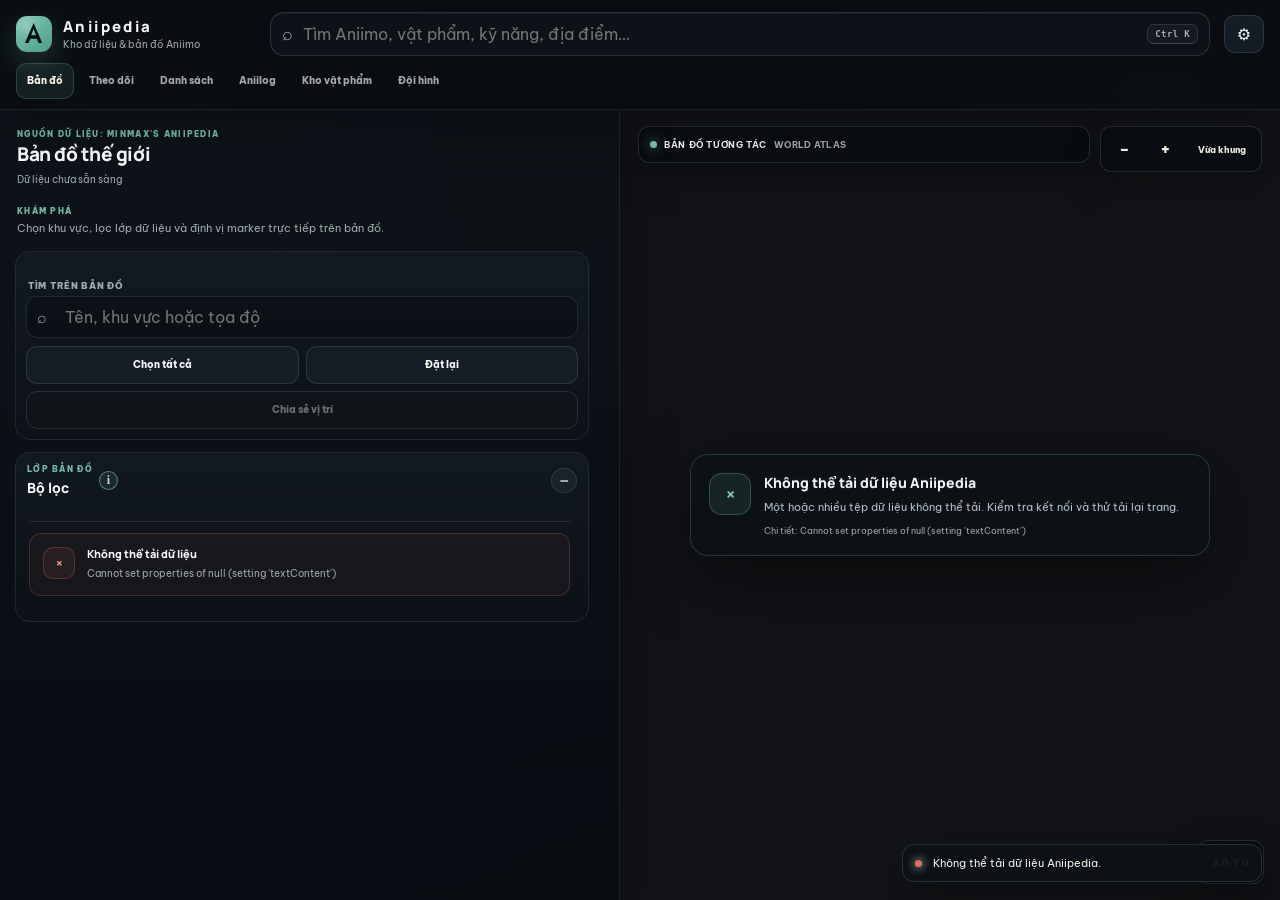
==== index.html @ fdbe6f99 "Add Aniimo Atlas VN" ====
<!doctype html>
<html lang="vi">
  <head>
    <meta charset="utf-8">
    <meta name="viewport" content="width=device-width, initial-scale=1">
    <meta name="theme-color" content="#0b0e13">
    <meta name="description" content="Aniipedia — Kho dữ liệu & bản đồ Aniimo">
    <title>Aniipedia</title>
    <script>
      (() => {
        // Resolve one stable site root for both GitHub Pages project sites
        // (https://owner.github.io/repository/) and root/custom-domain sites.
        // Do not derive the base from the current route: GitHub Pages can
        // serve index.html through 404.html while the browser remains on a
        // deep URL, which would otherwise make data/ and assets/ point at a
        // non-existent nested directory.
        const pathname = window.location.pathname || "/";
        const hostname = window.location.hostname || "";
        let sitePath = "/";

        if (window.location.protocol === "file:") {
          sitePath = pathname.endsWith("/")
            ? pathname
            : pathname.slice(0, pathname.lastIndexOf("/") + 1) || "/";
        } else if (/(^|\.)github\.io$/i.test(hostname)) {
          const firstSegment = pathname.split("/").filter(Boolean)[0] || "";
          sitePath = firstSegment ? `/${firstSegment}/` : "/";
        } else if (pathname.endsWith("/")) {
          sitePath = pathname;
        } else {
          sitePath = pathname.slice(0, pathname.lastIndexOf("/") + 1) || "/";
        }

        const baseHref = new URL(sitePath, window.location.origin).href;
        const base = document.createElement("base");
        base.href = baseHref;
        document.head.prepend(base);
        window.ANIIPEDIA_BASE_URL = baseHref;
        window.ANIIPEDIA_URL = (value) => {
          const raw = String(value ?? "");
          if (!raw || /^(?:[a-z][a-z0-9+.-]*:|\/\/|#|data:|blob:)/i.test(raw)) return raw;
          return new URL(raw.replace(/^\/+/, ""), baseHref).href;
        };
      })();
    </script>
    <link rel="preconnect" href="https://fonts.googleapis.com">
    <link rel="preconnect" href="https://fonts.gstatic.com" crossorigin>
    <link href="https://fonts.googleapis.com/css2?family=Be+Vietnam+Pro:wght@400;500;600;700;800&family=Manrope:wght@500;600;700;800&display=swap" rel="stylesheet">
    <link rel="stylesheet" href="./styles.css?v=20260919-0915-null-safe">
  </head>
  <body>
    <main id="appShell" class="app-shell">
      <header class="app-topbar">
        <div class="brand-lockup">
          <div class="brand-mark" aria-hidden="true">
            <svg viewBox="0 0 48 48" role="img" aria-label="Aniipedia">
              <path d="M24 4 7.5 42h7.1l3.2-8h12.4l3.2 8h7.1L24 4Zm0 11.3 4.6 11.8h-9.2L24 15.3Z" fill="currentColor"/>
            </svg>
          </div>
          <div class="brand-copy">
            <div class="brand-name">Aniipedia</div>
            <div class="brand-subtitle">Kho dữ liệu & bản đồ Aniimo</div>
          </div>
        </div>

        <div class="global-search-shell" id="globalSearchShell">
          <label class="visually-hidden" for="globalSearchInput">Tìm kiếm toàn hệ thống</label>
          <div class="global-search-field">
            <span class="global-search-icon" aria-hidden="true">⌕</span>
            <input id="globalSearchInput" type="search" autocomplete="off" placeholder="Tìm Aniimo, vật phẩm, kỹ năng, địa điểm…">
            <kbd>Ctrl K</kbd>
          </div>
          <div id="globalSearchResults" class="global-search-results" hidden></div>
        </div>

        <nav id="workspaceTabs" class="workspace-tabs" role="tablist" aria-label="Điều hướng chính">
          <button id="mapWorkspaceTab" class="workspace-tab" data-workspace-view="map" type="button" role="tab" aria-controls="mapWorkspace" aria-selected="true">
           <span>Bản đồ</span>
          </button>
          <button id="trackingWorkspaceTab" class="workspace-tab" data-workspace-view="tracking" type="button" role="tab" aria-controls="trackingWorkspace" aria-selected="false">
            <span>Theo dõi</span>
          </button>
          <button id="checklistWorkspaceTab" class="workspace-tab" data-workspace-view="checklist" type="button" role="tab" aria-controls="checklistWorkspace" aria-selected="false">
            <span>Danh sách</span>
          </button>
          <button id="aniilogWorkspaceTab" class="workspace-tab" data-workspace-view="aniilog" type="button" role="tab" aria-controls="catalogWorkspace" aria-selected="false">
            <span>Aniilog</span>
          </button>
          <button id="itemlogWorkspaceTab" class="workspace-tab" data-workspace-view="itemlog" type="button" role="tab" aria-controls="catalogWorkspace" aria-selected="false">
            <span>Kho vật phẩm</span>
          </button>
          <button id="teamWorkspaceTab" class="workspace-tab" data-workspace-view="team" type="button" role="tab" aria-controls="teamWorkspace" aria-selected="false">
            <span>Đội hình</span>
          </button>
        </nav>

        <div class="topbar-actions">
          
          <button id="settingsButton" class="topbar-action topbar-icon-button" type="button" aria-haspopup="dialog" aria-controls="settingsOverlay" aria-expanded="false" aria-label="Mở cài đặt" title="Cài đặt">⚙</button>
        </div>
      </header>

      <div class="app-body">
        <aside id="sidebar" class="sidebar" aria-label="Bảng điều khiển ngữ cảnh">
          <div class="context-head">
            <div>
              <div class="eyebrow">Nguồn dữ liệu: MinMax's Aniipedia</div>
              <h1 id="contextTitle">Bản đồ thế giới</h1>
              <p id="mapMeta" class="database-meta">Đang tải dữ liệu…</p>
            </div>
          </div>

          <div id="mapWorkspace" class="sidebar-workspace" role="tabpanel" aria-labelledby="mapWorkspaceTab">
            <section class="workspace-intro">
              <div class="section-kicker">KHÁM PHÁ</div>
              <p>Chọn khu vực, lọc lớp dữ liệu và định vị marker trực tiếp trên bản đồ.</p>
            </section>
            <section class="panel map-context-panel">
              <div id="mapTabs" class="map-tabs" role="tablist" aria-label="Các bản đồ"></div>
              <label class="search-label" for="searchInput">Tìm trên bản đồ</label>
              <div class="context-search">
                <span aria-hidden="true">⌕</span>
                <input id="searchInput" class="search" type="search" autocomplete="off" placeholder="Tên, khu vực hoặc tọa độ">
              </div>
              <div class="toolbar" aria-label="Bộ chọn marker">
                <button id="selectAllButton" type="button">Chọn tất cả</button>
                <button id="selectNoneButton" type="button">Đặt lại</button>
              </div>
              <button id="sharePinsButton" class="share-pins-button" type="button" disabled>Chia sẻ vị trí</button>
              <span id="sharePinsStatus" class="visually-hidden" role="status" aria-live="polite"></span>
              <p id="sharePinsNotice" class="share-pins-notice" role="status" aria-live="polite" hidden></p>
            </section>

            <section class="panel item-panel">
              <div class="panel-heading">
                <div class="filter-heading-title">
                  <div>
                    <div class="section-kicker">LỚP BẢN ĐỒ</div>
                    <h2>Bộ lọc</h2>
                  </div>
                  <button class="filter-shortcut-info" type="button" aria-label="Hướng dẫn bộ lọc" aria-describedby="filterShortcutTooltip">i</button>
                  <div id="filterShortcutTooltip" class="filter-shortcut-tooltip" role="tooltip">
                    <strong>Phím tắt bản đồ</strong>
                    <span>Nhấp đúp vào một lớp để chọn toàn bộ kết quả đang hiển thị.</span>
                    <span>Nhấp chuột phải vào marker để bỏ chọn và gỡ pin.</span>
                  </div>
                </div>
                <span id="filterCount" class="filter-count" aria-live="polite">Đang tải</span>
              </div>
              <div id="layerTabs" class="layer-tabs" role="tablist" aria-label="Các lớp marker"></div>
              <div id="itemList" class="item-list"><div class="data-state-card" data-state="loading"><div class="data-state-icon" aria-hidden="true">…</div><div><strong>Đang tải dữ liệu bản đồ</strong><p>Đang chuẩn bị các lớp marker và bộ lọc.</p></div></div></div>
            </section>
          </div>

          <section id="trackingWorkspace" class="tracking-workspace" role="tabpanel" aria-labelledby="trackingWorkspaceTab" hidden>
            <div class="workspace-intro">
              <div class="section-kicker">HỒI SINH</div>
              <p>Theo dõi các vật phẩm có thời gian hồi sinh và mở nhanh vị trí của chúng.</p>
            </div>
            <div class="panel-heading">
              <h2>Đang theo dõi</h2>
              <span id="trackingCount" class="filter-count" aria-live="polite">0 mục</span>
            </div>
            <div id="trackingList" class="tracking-list"></div>
          </section>

          <section id="checklistWorkspace" class="checklist-workspace" role="tabpanel" aria-labelledby="checklistWorkspaceTab" hidden>
            <div class="workspace-intro">
              <div class="section-kicker">TIẾN ĐỘ</div>
              <p>Đánh dấu Aniimo, Lumen và các mốc sưu tầm đã hoàn thành.</p>
            </div>
            <div class="panel-heading">
              <h2>Checklist</h2>
              <span id="checklistCount" class="filter-count" aria-live="polite">Đang tải</span>
            </div>
            <div id="checklistCategoryTabs" class="checklist-category-tabs" role="tablist" aria-label="Danh mục checklist"></div>
            <div id="luminChecklistTabs" class="lumin-checklist-tabs" role="tablist" aria-label="Nguồn checklist Lumen" hidden></div>
            <label class="search-label" for="checklistSearchInput">Tìm checklist</label>
            <div class="context-search"><span aria-hidden="true">⌕</span><input id="checklistSearchInput" class="search" type="search" autocomplete="off" placeholder="Aniimo, hình thái hoặc địa điểm"></div>
            <div id="checklistList" class="checklist-list" aria-live="polite"></div>
          </section>

          <section id="catalogWorkspace" class="catalog-workspace" role="tabpanel" aria-labelledby="aniilogWorkspaceTab" hidden>
            <div id="catalogSidebarContent" class="catalog-sidebar-content"></div>
          </section>

          <section id="teamWorkspace" class="team-workspace" role="tabpanel" aria-labelledby="teamWorkspaceTab" hidden>
            <div id="teamSidebarContent" class="team-sidebar-content"></div>
          </section>

          <section id="desktopSelectionPanel" class="panel detail-panel" aria-live="polite" hidden>
            <div class="panel-heading">
              <div>
                <div class="section-kicker">CHI TIẾT</div>
                <h2>Đang chọn</h2>
              </div>
              <div class="selection-heading-actions">
                <button id="selectionCatalogShortcut" class="selection-catalog-shortcut" type="button" hidden></button>
                <button id="desktopSelectionToggle" class="selection-minimize-button" type="button" aria-controls="selectionDetail" aria-expanded="true" aria-label="Thu gọn chi tiết" title="Thu gọn">−</button>
                <button id="selectionCloseButton" class="selection-close-button" type="button" aria-label="Đóng chi tiết" title="Đóng">×</button>
              </div>
            </div>
            <div id="selectionDetail" class="selection empty">Chưa chọn marker</div>
          </section>
        </aside>

        <button id="sidebarRestoreButton" class="sidebar-restore-button" type="button" aria-controls="sidebar" aria-expanded="false" aria-label="Hiện bảng điều khiển" title="Hiện bảng điều khiển" hidden><span aria-hidden="true">›</span></button>

        <section class="map-panel" aria-label="Bản đồ tương tác và thư viện dữ liệu">
          <div id="mapSurface" class="map-surface">
            <div id="appStartupNotice" class="app-startup-notice" role="status" aria-live="polite" hidden></div>
            <div class="map-top-overlay">
              <div class="map-context-chip"><span class="live-dot" aria-hidden="true"></span><strong>BẢN ĐỒ TƯƠNG TÁC</strong><span id="mapWorldLabel">WORLD ATLAS</span></div>
              <div class="map-toolbar">
                <button id="zoomOutButton" type="button" aria-label="Thu nhỏ">−</button>
                <button id="zoomInButton" type="button" aria-label="Phóng to">+</button>
                <button id="fitButton" type="button">Vừa khung</button>
              </div>
            </div>
            <div class="map-readout-cluster">
              <button id="undergroundPlanToggle" class="map-underground-plan-toggle" type="button" aria-label="Chọn khu vực ngầm" title="Chọn khu vực ngầm" hidden><span>Khu vực</span><strong id="undergroundPlanToggleLabel">Tất cả</strong></button>
              <button id="undergroundLayerToggle" class="map-layer-toggle" type="button" aria-pressed="false" aria-label="Hiện bản đồ ngầm" title="Bản đồ ngầm" hidden><img id="undergroundLayerToggleIcon" src="./assets/icons/map-layer-underground-off.png" alt=""></button>
              <div id="coordinateReadout" class="coordinate-readout">X 0, Y 0</div>
            </div>
            <div id="mapViewport" class="map-viewport">
              <div id="mapWorld" class="map-world">
                <div id="mapTiles" class="map-tiles" aria-hidden="true"></div>
                <img id="mapImage" class="map-image" alt="">
                <div id="mapUndergroundLayer" class="map-underground-layer" aria-hidden="true" hidden></div>
              </div>
              <div id="pinLayer" class="pin-layer"></div>
              <canvas id="pinCanvas" class="pin-canvas" aria-hidden="true"></canvas>
              <div id="pinTooltip" class="pin-tooltip" hidden></div>
            </div>
            <section id="mobileSelectionPanel" class="panel mobile-selection-panel is-minimized" aria-live="polite" hidden>
              <div class="panel-heading mobile-selection-heading">
                <h2>Đang chọn</h2>
                <div class="mobile-selection-actions">
                  <button id="mobileSelectionCatalogShortcut" class="selection-catalog-shortcut" type="button" hidden></button>
                  <button id="mobileSelectionToggle" class="mobile-selection-toggle" type="button" aria-controls="mobileSelectionDetail" aria-expanded="false" aria-label="Mở chi tiết" title="Mở chi tiết">+</button>
                  <button id="mobileSelectionCloseButton" class="selection-close-button mobile-selection-close-button" type="button" aria-label="Đóng chi tiết" title="Đóng">×</button>
                </div>
              </div>
              <div id="mobileSelectionDetail" class="selection empty">Chưa chọn marker</div>
            </section>
          </div>
          <section id="catalogPanel" class="catalog-panel" role="region" aria-live="polite" hidden></section>
          <section id="teamPanel" class="team-panel" role="region" aria-live="polite" hidden></section>
        </section>
      </div>
    </main>

    <div id="settingsOverlay" class="settings-overlay" hidden>
      <section class="settings-dialog" role="dialog" aria-modal="true" aria-labelledby="settingsTitle">
        <div class="settings-dialog-heading">
          <div><div class="section-kicker">HỆ THỐNG</div><h2 id="settingsTitle">Cài đặt</h2></div>
          <button id="settingsCloseButton" class="settings-close-button" type="button" aria-label="Đóng cài đặt" title="Đóng">×</button>
        </div>
        <div id="settingsContent" class="settings-content"></div>
      </section>
    </div>

    <div id="changelogOverlay" class="settings-overlay" hidden>
      <section class="settings-dialog changelog-dialog" role="dialog" aria-modal="true" aria-labelledby="changelogTitle">
        <div class="settings-dialog-heading">
          <div><div class="section-kicker">LỊCH SỬ</div><h2 id="changelogTitle">Lịch sử cập nhật</h2></div>
          <button id="changelogCloseButton" class="settings-close-button" type="button" aria-label="Đóng lịch sử cập nhật" title="Đóng">×</button>
        </div>
        <div id="changelogContent" class="changelog-content" aria-live="polite">Đang tải thay đổi từ GitHub…</div>
        <a class="changelog-history-link" href="https://github.com/donneeee/MinMax-Aniipedia/commits/main/" target="_blank" rel="noreferrer">Xem toàn bộ thay đổi trên GitHub</a>
      </section>
    </div>

    <div id="shortcutOverlay" class="shortcut-overlay" hidden>
      <section class="shortcut-dialog" role="dialog" aria-modal="true" aria-labelledby="shortcutTitle">
        <div class="settings-dialog-heading"><div><div class="section-kicker">TRỢ GIÚP</div><h2 id="shortcutTitle">Phím tắt</h2></div><button id="shortcutCloseButton" class="settings-close-button" type="button" aria-label="Đóng">×</button></div>
        <div class="shortcut-grid">
          <div><kbd>Ctrl K</kbd><span>Tìm kiếm toàn hệ thống</span></div>
          <div><kbd>Esc</kbd><span>Đóng bảng / cửa sổ</span></div>
          <div><kbd>+</kbd><span>Phóng to bản đồ</span></div>
          <div><kbd>−</kbd><span>Thu nhỏ bản đồ</span></div>
          <div><kbd>F</kbd><span>Căn vừa bản đồ</span></div>
          <div><kbd>?</kbd><span>Mở bảng phím tắt</span></div>
        </div>
      </section>
    </div>

    <div id="appToastRegion" class="app-toast-region" aria-live="polite" aria-atomic="true"></div>

    <script defer src="./app-config.js?v=20260919-0915-null-safe"></script>
    <script defer src="./localization.js?v=20260919-0915-null-safe"></script>
    <script defer src="./ui-enhancements.js?v=20260919-0915-null-safe"></script>
    <script defer src="./team-builder.js?v=20260919-0915-null-safe"></script>
    <script defer src="./app.js?v=20260919-0915-null-safe"></script>
  </body>
</html>
---- styles.css ----
:root {
  color-scheme: dark;
  font-family:
    Inter, ui-sans-serif, system-ui, -apple-system, BlinkMacSystemFont, "Segoe UI",
    sans-serif;
  --background: #111316;
  --background-2: #181716;
  --background-rgb: 17, 19, 22;
  --panel: #1a1f22;
  --panel-2: #22292d;
  --panel-rgb: 26, 31, 34;
  --line: #384248;
  --muted: #9faaad;
  --text: #f4f1e9;
  --accent: #7fc6b2;
  --accent-strong: #4f9d8c;
  --accent-rgb: 127, 198, 178;
  --accent-2: #e8bf63;
  --accent-2-rgb: 232, 191, 99;
  --danger: #e56f5f;
  --shadow: 0 18px 45px rgba(0, 0, 0, 0.35);
  background: var(--background);
  color: var(--text);
}

* {
  box-sizing: border-box;
}

html,
body {
  position: fixed;
  inset: 0;
  width: 100%;
  height: 100%;
  margin: 0;
  overflow: hidden;
}

body {
  left: 0;
  top: 0;
  overflow: hidden;
  background:
    radial-gradient(circle at 22% 0%, rgba(var(--accent-rgb), 0.13), transparent 28rem),
    radial-gradient(circle at 92% 95%, rgba(var(--accent-2-rgb), 0.07), transparent 34rem),
    linear-gradient(135deg, var(--background), var(--background-2) 48%, var(--background));
}

button,
input {
  font: inherit;
}

button {
  border: 1px solid var(--line);
  background: color-mix(in srgb, var(--panel-2) 88%, var(--text));
  color: var(--text);
  border-radius: 6px;
  min-height: 36px;
  padding: 0 12px;
  cursor: pointer;
}

button:hover,
button[aria-pressed="true"] {
  border-color: var(--accent);
  background: color-mix(in srgb, var(--accent) 18%, var(--panel-2));
}

.visually-hidden {
  position: absolute !important;
  width: 1px !important;
  height: 1px !important;
  overflow: hidden !important;
  clip: rect(0 0 0 0) !important;
  clip-path: inset(50%) !important;
  white-space: nowrap !important;
}

.app-shell {
  position: relative;
  display: grid;
  grid-template-columns: minmax(300px, 360px) minmax(0, 1fr);
  width: 100%;
  height: 100%;
  overflow: hidden;
}

.sidebar {
  position: relative;
  display: flex;
  min-height: 0;
  min-width: 0;
  max-height: 100%;
  flex-direction: column;
  gap: 12px;
  overflow-y: auto;
  overscroll-behavior: contain;
  border-right: 1px solid var(--line);
  background: rgba(var(--panel-rgb), 0.94);
  box-shadow: var(--shadow);
  padding: 16px;
  scrollbar-color: #506067 rgba(var(--background-rgb), 0.75);
  scrollbar-gutter: stable;
  scrollbar-width: thin;
  z-index: 5;
}

.brand {
  position: relative;
  padding-right: 44px;
}

/* Team Builder */
.team-workspace {
  overflow: hidden;
}

.team-sidebar-content {
  display: flex;
  min-height: 0;
  flex: 1 1 auto;
  flex-direction: column;
  gap: 10px;
}

.team-sidebar-heading,
.team-section-heading,
.team-rune-socket-header,
.team-skill-top,
.team-synergy-title {
  display: flex;
  align-items: center;
  justify-content: space-between;
  min-width: 0;
  gap: 10px;
}

.team-sidebar-heading h2,
.team-builder-header h1,
.team-member-copy h2 {
  margin: 0;
}

.team-sidebar-heading h2 {
  font-size: 17px;
}

.team-clear-button {
  width: auto;
  min-height: 30px;
  padding: 4px 10px;
  color: var(--muted);
  font-size: 12px;
}

.team-loadout-controls {
  display: grid;
  gap: 8px;
  padding: 9px;
  border: 1px solid var(--line);
  border-radius: 10px;
  background: rgba(var(--background-rgb), 0.34);
}

.team-loadout-field {
  display: grid;
  min-width: 0;
  gap: 5px;
}

.team-loadout-label {
  color: var(--muted);
  font-size: 10px;
  font-weight: 850;
  letter-spacing: 0.05em;
  text-transform: uppercase;
}

.team-loadout-select {
  width: 100%;
}

.team-loadout-actions {
  display: grid;
  grid-template-columns: repeat(3, minmax(0, 1fr));
  gap: 6px;
}

.team-loadout-action {
  min-width: 0;
  min-height: 31px;
  padding: 5px 7px;
  color: var(--muted);
  font-size: 11px;
  font-weight: 800;
}

.team-mode-switch {
  display: inline-grid;
  grid-template-columns: repeat(2, minmax(0, 1fr));
  min-width: min(100%, 320px);
  gap: 4px;
  padding: 4px;
  border: 1px solid var(--line);
  border-radius: 9px;
  background: rgba(var(--background-rgb), 0.42);
}

.team-mode-switch--compact {
  width: 100%;
}

.team-mode-button {
  min-height: 34px;
  border-color: transparent;
  background: transparent;
  color: var(--muted);
  font-weight: 800;
}

.team-mode-button[aria-selected="true"] {
  border-color: var(--accent);
  background: rgba(var(--accent-rgb), 0.18);
  color: var(--text);
}

.team-sidebar-description,
.team-section-copy,
.team-data-note,
.team-builder-header p,
.team-damage-preview p {
  margin: 0;
  color: var(--muted);
  line-height: 1.45;
}

.team-sidebar-description {
  font-size: 12px;
}

.team-sidebar-slots {
  display: grid;
  min-height: 0;
  gap: 8px;
  overflow: auto;
  overscroll-behavior: contain;
  padding-right: 3px;
}

.team-sidebar-slot {
  display: grid;
  gap: 8px;
  border: 1px solid var(--line);
  border-radius: 8px;
  background: rgba(var(--panel-rgb), 0.78);
  padding: 9px;
  cursor: pointer;
}

.team-sidebar-slot:hover,
.team-sidebar-slot:focus-visible,
.team-sidebar-slot.is-active {
  border-color: var(--accent);
  background: rgba(var(--accent-rgb), 0.13);
  outline: none;
}

.team-sidebar-slot-header,
.team-sidebar-slot-identity {
  display: flex;
  align-items: center;
  min-width: 0;
  gap: 8px;
}

.team-sidebar-slot-header {
  justify-content: space-between;
}

.team-sidebar-slot-role,
.team-sidebar-slot-stage {
  color: var(--muted);
  font-size: 10px;
  font-weight: 800;
  letter-spacing: 0.04em;
  text-transform: uppercase;
}

.team-sidebar-slot-stage {
  color: var(--accent-2);
}

.team-sidebar-slot-icon,
.team-overview-icon {
  display: grid;
  flex: 0 0 auto;
  place-items: center;
  border-radius: 7px;
  background: rgba(var(--background-rgb), 0.62);
  object-fit: contain;
}

.team-sidebar-slot-icon {
  width: 42px;
  height: 42px;
}

.team-sidebar-slot-icon--empty,
.team-overview-icon--empty {
  color: var(--muted);
  font-weight: 800;
}

.team-sidebar-slot-copy {
  display: grid;
  min-width: 0;
  gap: 2px;
}

.team-sidebar-slot-copy strong,
.team-sidebar-slot-copy small {
  overflow: hidden;
  text-overflow: ellipsis;
  white-space: nowrap;
}

.team-sidebar-slot-copy small {
  color: var(--muted);
  font-size: 11px;
}

.team-sidebar-select,
.team-select {
  width: 100%;
  min-width: 0;
  border: 1px solid var(--line);
  border-radius: 7px;
  background: var(--background);
  color: var(--text);
  padding: 8px 10px;
}

.team-panel {
  position: absolute;
  inset: 0;
  display: flex;
  min-width: 0;
  min-height: 0;
  flex: 1 1 auto;
  flex-direction: column;
  gap: 16px;
  overflow: auto;
  overscroll-behavior: contain;
  padding: clamp(16px, 2vw, 30px);
}

.team-panel[hidden] {
  display: none;
}

.team-builder-header {
  display: flex;
  align-items: flex-start;
  justify-content: space-between;
  gap: 24px;
}

.team-builder-header h1 {
  font-size: clamp(24px, 2.4vw, 34px);
}

.team-builder-header p {
  max-width: 800px;
  margin-top: 5px;
}

.team-overview,
.team-config-section,
.team-scenario,
.team-builder-empty,
.team-member-identity {
  border: 1px solid var(--line);
  border-radius: 10px;
  background: rgba(var(--panel-rgb), 0.9);
  padding: 16px;
}

.team-section-heading > div {
  color: var(--text);
  font-size: 16px;
  font-weight: 800;
}

.team-section-heading small {
  color: var(--muted);
  font-weight: 700;
}

.team-overview-grid {
  display: grid;
  grid-template-columns: repeat(4, minmax(0, 1fr));
  gap: 10px;
  margin-top: 12px;
}

.team-overview-card {
  display: flex;
  align-items: center;
  min-width: 0;
  min-height: 76px;
  gap: 10px;
  padding: 10px;
  text-align: left;
}

.team-overview-card.is-active {
  border-color: var(--accent);
  background: rgba(var(--accent-rgb), 0.14);
  box-shadow: inset 3px 0 0 var(--accent);
}

.team-overview-icon {
  width: 52px;
  height: 52px;
}

.team-overview-copy {
  display: grid;
  min-width: 0;
  gap: 2px;
}

.team-overview-copy > * {
  overflow: hidden;
  text-overflow: ellipsis;
  white-space: nowrap;
}

.team-overview-copy small,
.team-overview-copy span {
  color: var(--muted);
  font-size: 11px;
}

.team-member-configuration {
  display: grid;
  gap: 14px;
}

.team-member-identity {
  display: grid;
  grid-template-columns: auto minmax(0, 1fr) minmax(320px, 520px);
  align-items: center;
  gap: 14px;
  border-color: color-mix(in srgb, var(--accent) 55%, var(--line));
}

.team-member-icon {
  width: 70px;
  height: 70px;
  border-radius: 9px;
  background: var(--background);
  object-fit: contain;
}

.team-member-copy {
  min-width: 0;
}

.team-member-copy h2 {
  overflow: hidden;
  font-size: 25px;
  text-overflow: ellipsis;
  white-space: nowrap;
}

.team-eyebrow {
  margin: 0 0 3px;
  color: var(--accent-2);
  font-size: 11px;
  font-weight: 900;
  letter-spacing: 0.08em;
  text-transform: uppercase;
}

.team-member-meta {
  margin: 4px 0 0;
  color: var(--muted);
}

.team-field {
  display: grid;
  min-width: 0;
  gap: 5px;
}

.team-field-label {
  color: var(--muted);
  font-size: 11px;
  font-weight: 800;
  text-transform: uppercase;
}

.team-progression-fields {
  display: grid;
  grid-template-columns: repeat(2, minmax(0, 1fr));
  justify-self: end;
  width: min(100%, 520px);
  gap: 10px;
}

.team-share-wrap {
  display: grid;
  gap: 6px;
  margin-top: auto;
  padding-top: 8px;
}

.team-share-button {
  width: 100%;
  border-color: rgba(var(--accent-rgb), 0.72);
  background: rgba(var(--accent-rgb), 0.16);
  font-weight: 850;
}

.team-share-status {
  margin: 0;
  color: var(--muted);
  font-size: 11px;
  line-height: 1.35;
  overflow-wrap: anywhere;
}

.team-progression-config {
  display: grid;
  gap: 12px;
}

.team-potential-grid {
  display: grid;
  grid-template-columns: repeat(3, minmax(0, 1fr));
  gap: 10px;
}

.team-number-input {
  width: 100%;
}

.team-potential-field .team-field-label {
  display: flex;
  align-items: center;
  justify-content: space-between;
  gap: 8px;
}

.team-potential-result {
  color: var(--accent-2);
  font-size: 12px;
  font-weight: 900;
  letter-spacing: 0;
  text-transform: none;
  white-space: nowrap;
}

.team-derived-potential {
  display: grid;
  gap: 9px;
  border: 1px solid rgba(var(--accent-rgb), 0.55);
  border-radius: 8px;
  background: rgba(var(--accent-rgb), 0.08);
  padding: 11px 12px;
}

.team-derived-potential-heading {
  display: flex;
  align-items: center;
  justify-content: space-between;
  gap: 12px;
}

.team-derived-potential-total {
  color: var(--accent-2);
  font-weight: 850;
  white-space: nowrap;
}

.team-derived-potential-sources {
  display: flex;
  flex-wrap: wrap;
  gap: 7px;
}

.team-derived-potential-note {
  color: var(--muted);
  line-height: 1.4;
}

.team-subsection-heading {
  display: flex;
  align-items: center;
  justify-content: space-between;
  gap: 12px;
  padding-top: 2px;
}

.team-subsection-heading small {
  color: var(--muted);
}

.team-personality-grid {
  display: grid;
  grid-template-columns: repeat(2, minmax(0, 1fr));
  gap: 8px;
}

.team-personality-option {
  display: flex;
  align-items: flex-start;
  min-width: 0;
  gap: 8px;
  border: 1px solid var(--line);
  border-radius: 8px;
  background: rgba(var(--background-rgb), 0.3);
  padding: 9px 10px;
  cursor: pointer;
}

.team-personality-option.is-selected {
  border-color: rgba(var(--accent-rgb), 0.72);
  background: rgba(var(--accent-rgb), 0.12);
}

.team-personality-option input {
  margin-top: 2px;
}

.team-personality-copy {
  display: grid;
  min-width: 0;
  gap: 2px;
}

.team-personality-copy small {
  color: var(--muted);
  line-height: 1.3;
}

.team-level-field,
.team-stage-field {
  width: 100%;
}

.team-builder-columns {
  display: grid;
  grid-template-columns: minmax(0, 1.55fr) minmax(300px, 0.75fr);
  align-items: start;
  gap: 14px;
}

.team-builder-main-column {
  display: grid;
  min-width: 0;
  gap: 14px;
}

.team-field-grid {
  display: grid;
  grid-template-columns: repeat(2, minmax(0, 1fr));
  gap: 10px;
  margin-top: 12px;
}

.team-field--wide {
  grid-column: 1 / -1;
}

.team-skill-cards,
.team-rune-sockets,
.team-synergy-list {
  display: grid;
  gap: 9px;
  margin-top: 12px;
}

.team-skill-cards {
  grid-template-columns: repeat(3, minmax(0, 1fr));
}

.team-skill-summary,
.team-rune-socket,
.team-synergy-card {
  border: 1px solid var(--line);
  border-radius: 8px;
  background: rgba(var(--background-rgb), 0.36);
  padding: 10px;
}

.team-skill-summary {
  display: flex;
  min-width: 0;
  gap: 9px;
}

.team-skill-icon {
  width: 38px;
  height: 38px;
  flex: 0 0 auto;
  border-radius: 6px;
  background: var(--background);
  object-fit: contain;
}

.team-skill-copy {
  display: grid;
  min-width: 0;
  flex: 1 1 auto;
  gap: 5px;
}

.team-skill-top strong {
  overflow: hidden;
  text-overflow: ellipsis;
  white-space: nowrap;
}

.team-skill-copy small {
  color: var(--muted);
}

.team-skill-copy .team-skill-behavior {
  color: color-mix(in srgb, var(--accent) 42%, var(--text));
  font-weight: 750;
  line-height: 1.3;
}

.team-skill-mechanics {
  display: grid;
  gap: 7px;
  margin-top: 4px;
  padding-top: 8px;
  border-top: 1px solid var(--line);
}

.team-skill-mechanics-tags,
.team-skill-operations {
  display: flex;
  flex-wrap: wrap;
  align-items: center;
  gap: 6px;
}

.team-skill-mechanics-summary {
  display: grid;
  gap: 3px;
  margin: 0;
  padding-left: 18px;
  color: var(--muted);
  font-size: 11px;
  line-height: 1.4;
}

.team-skill-operations > strong {
  width: 100%;
  font-size: 11px;
}

.team-skill-operation {
  border: 1px solid var(--line);
  border-radius: 5px;
  background: rgba(var(--background-rgb), 0.36);
  padding: 3px 6px;
  color: var(--muted);
  font-size: 10px;
  font-weight: 750;
}

.team-skill-coefficients {
  display: grid;
  grid-template-columns: minmax(0, 1fr) auto;
  gap: 4px 10px;
  margin: 0;
  font-size: 11px;
}

.team-skill-coefficients dt {
  color: var(--muted);
}

.team-skill-coefficients dd {
  margin: 0;
  font-weight: 800;
  text-align: right;
}

.team-skill-caveat,
.team-skill-variant-note {
  margin: 0;
  color: var(--muted);
  font-size: 10px;
  line-height: 1.4;
}

.team-pill {
  display: inline-flex;
  align-items: center;
  width: fit-content;
  max-width: 100%;
  min-height: 22px;
  border: 1px solid rgba(var(--accent-rgb), 0.48);
  border-radius: 999px;
  background: rgba(var(--accent-rgb), 0.1);
  color: color-mix(in srgb, var(--accent) 30%, var(--text));
  padding: 2px 8px;
  font-size: 10px;
  font-weight: 800;
  line-height: 1.25;
}

.team-pill--stat {
  border-color: rgba(var(--accent-2-rgb), 0.56);
  background: rgba(var(--accent-2-rgb), 0.1);
  color: color-mix(in srgb, var(--accent-2) 34%, var(--text));
}

.team-pill.is-locked {
  border-style: dashed;
  opacity: 0.58;
}

.team-carried-level-field {
  width: min(100%, 240px);
  margin-top: 10px;
}

.team-equipment-effects,
.team-modifier-list,
.team-stage-bonuses {
  display: flex;
  flex-wrap: wrap;
  gap: 7px;
  margin-top: 10px;
}

.team-rune-sockets {
  grid-template-columns: repeat(2, minmax(0, 1fr));
}

.team-rune-socket {
  display: grid;
  min-width: 0;
  gap: 8px;
}

.team-rune-socket-header .team-pill {
  overflow: hidden;
  text-overflow: ellipsis;
  white-space: nowrap;
}

.team-rune-main {
  margin: 0;
  color: var(--accent-2);
  font-size: 12px;
  font-weight: 800;
}

.team-rune-roll-row {
  display: grid;
  grid-template-columns: minmax(0, 1fr) 92px;
  gap: 7px;
}

.team-stat-grid {
  display: grid;
  grid-template-columns: repeat(4, minmax(0, 1fr));
  gap: 8px;
  margin-top: 12px;
}

.team-stat-card {
  display: grid;
  gap: 3px;
  border-left: 3px solid var(--accent);
  border-radius: 5px;
  background: rgba(var(--background-rgb), 0.42);
  padding: 8px 10px;
}

.team-stat-label,
.team-stat-card small {
  color: var(--muted);
  font-size: 10px;
}

.team-stat-card .team-stat-range {
  color: var(--accent-2);
  font-weight: 800;
}

.team-stat-card strong {
  font-size: 18px;
}

.team-stage-bonuses {
  align-items: center;
}

.team-potential-summary {
  display: flex;
  flex-wrap: wrap;
  align-items: center;
  gap: 7px;
  margin-top: 10px;
}

.team-data-note {
  margin-top: 12px;
  font-size: 11px;
}

.team-scenario {
  position: sticky;
  top: 0;
}

.team-section-copy {
  margin-top: 7px;
  font-size: 12px;
}

.team-synergy-list {
  max-height: 58vh;
  overflow: auto;
  padding-right: 3px;
}

.team-synergy-card {
  display: grid;
  grid-template-columns: auto minmax(0, 1fr);
  align-items: start;
  gap: 9px;
  cursor: pointer;
}

.team-synergy-card.is-enabled {
  border-color: var(--accent);
  background: rgba(var(--accent-rgb), 0.13);
}

.team-synergy-card input {
  width: 17px;
  height: 17px;
  margin: 2px 0 0;
  accent-color: var(--accent);
}

.team-synergy-copy {
  display: grid;
  min-width: 0;
  gap: 6px;
}

.team-synergy-title strong {
  font-size: 12px;
}

.team-synergy-title small {
  color: var(--muted);
  font-size: 10px;
  text-align: right;
}

.team-synergy-description {
  color: var(--muted);
  font-size: 11px;
  line-height: 1.4;
}

.team-synergy-scope {
  width: fit-content;
  border: 1px solid rgba(var(--accent-rgb), 0.42);
  border-radius: 999px;
  background: rgba(var(--accent-rgb), 0.08);
  padding: 2px 7px;
  color: color-mix(in srgb, var(--accent) 36%, var(--text));
  font-size: 9px;
  font-weight: 800;
  line-height: 1.3;
}

.team-synergy-note {
  border-left: 2px solid color-mix(in srgb, var(--accent) 68%, transparent);
  padding-left: 7px;
  color: var(--text);
  font-size: 10px;
  line-height: 1.4;
}

.team-damage-preview {
  display: grid;
  gap: 5px;
  margin-top: 14px;
  border: 1px dashed color-mix(in srgb, var(--accent-2) 55%, var(--line));
  border-radius: 8px;
  background: rgba(var(--accent-2-rgb), 0.07);
  padding: 12px;
}

.team-damage-preview p:last-child {
  font-size: 11px;
}

.team-empty-copy,
.team-builder-empty p {
  margin: 6px 0 0;
  color: var(--muted);
}

.team-builder-empty {
  display: grid;
  min-height: 240px;
  place-content: center;
  text-align: center;
}

.team-loading {
  margin: auto;
  color: var(--muted);
  padding: 20px;
  text-align: center;
}

@media (max-width: 1180px) {
  .team-overview-grid {
    grid-template-columns: repeat(2, minmax(0, 1fr));
  }

  .team-builder-columns {
    grid-template-columns: 1fr;
  }

  .team-scenario {
    position: static;
  }

  .team-synergy-list {
    max-height: none;
  }
}

@media (max-width: 820px), (max-height: 540px) and (pointer: coarse) {
  .team-workspace {
    flex: 0 0 auto;
    overflow: visible;
  }

  .team-sidebar-content,
  .team-sidebar-slots {
    overflow: visible;
  }

  .team-sidebar-slots {
    grid-template-columns: repeat(2, minmax(0, 1fr));
  }

  .team-panel {
    overflow: visible;
    padding: 14px;
  }

  .team-builder-header,
  .team-member-identity {
    grid-template-columns: auto minmax(0, 1fr);
  }

  .team-builder-header {
    display: grid;
  }

  .team-member-identity {
    display: grid;
  }

  .team-progression-fields {
    grid-column: 1 / -1;
    justify-self: stretch;
    width: 100%;
  }

  .team-overview-grid,
  .team-field-grid,
  .team-rune-sockets,
  .team-stat-grid {
    grid-template-columns: repeat(2, minmax(0, 1fr));
  }

  .team-skill-cards {
    grid-template-columns: 1fr;
  }
}

@media (max-width: 560px) {
  .team-sidebar-slots,
  .team-overview-grid,
  .team-field-grid,
  .team-rune-sockets,
  .team-potential-grid,
  .team-personality-grid {
    grid-template-columns: 1fr;
  }

  .team-stat-grid {
    grid-template-columns: repeat(2, minmax(0, 1fr));
  }

  .team-member-identity {
    grid-template-columns: 56px minmax(0, 1fr);
  }

  .team-member-icon {
    width: 56px;
    height: 56px;
  }

  .team-member-copy h2 {
    font-size: 21px;
  }

  .team-progression-fields {
    grid-template-columns: 1fr;
  }

  .team-rune-roll-row {
    grid-template-columns: 1fr;
  }
}

.brand-copy {
  min-width: 0;
}

.brand h1 {
  margin: 0;
  font-size: 22px;
  line-height: 1.1;
  letter-spacing: 0;
}

.brand p {
  margin: 5px 0 0;
  color: var(--muted);
  font-size: 13px;
}

.brand .app-version {
  color: var(--accent-2);
  font-size: 12px;
  font-weight: 700;
}

.app-version-button {
  display: block;
  width: fit-content;
  min-width: 0;
  min-height: 0;
  margin: 5px 0 0;
  padding: 0;
  border: 0;
  border-radius: 2px;
  background: transparent;
  box-shadow: none;
  line-height: 1.2;
  cursor: pointer;
}

.app-version-button:hover,
.app-version-button:focus-visible {
  color: #ffe59a;
  text-decoration: underline;
  outline: none;
}

.brand .database-meta {
  max-width: 280px;
  line-height: 1.35;
}

.settings-gear-button {
  position: absolute;
  top: 0;
  right: -8px;
  display: inline-grid;
  width: 38px;
  min-width: 38px;
  min-height: 38px;
  flex: 0 0 auto;
  place-items: center;
  border-color: transparent;
  background: transparent;
  color: var(--muted);
  line-height: 0;
  padding: 0;
}

.sidebar-collapse-button {
  position: absolute;
  top: 50%;
  left: 0;
  z-index: 90;
  display: none;
  width: 42px;
  min-width: 42px;
  min-height: 74px;
  place-items: center;
  transform: translateY(-50%);
  border: 1px solid var(--accent);
  border-left: 0;
  border-radius: 0 10px 10px 0;
  background: color-mix(in srgb, var(--panel) 92%, var(--accent));
  box-shadow: 8px 0 24px rgba(0, 0, 0, 0.32);
  color: var(--text);
  padding: 0;
  font-size: 34px;
  line-height: 1;
}

.sidebar-collapse-button:hover,
.sidebar-collapse-button:focus-visible {
  border-color: var(--accent);
  background: rgba(var(--accent-rgb), 0.14);
  color: color-mix(in srgb, var(--accent) 28%, var(--text));
  outline: none;
}

.sidebar-restore-button {
  position: fixed;
  left: 0;
  top: 50%;
  z-index: 90;
  display: none;
  width: 42px;
  min-width: 42px;
  min-height: 74px;
  place-items: center;
  transform: translateY(-50%);
  border: 1px solid var(--accent);
  border-left: 0;
  border-radius: 0 10px 10px 0;
  background: color-mix(in srgb, var(--panel) 92%, var(--accent));
  box-shadow: 8px 0 24px rgba(0, 0, 0, 0.32);
  color: var(--text);
  padding: 0;
  font-size: 34px;
  line-height: 1;
}

@media (min-width: 821px) and (pointer: fine) {
  .app-shell {
    transition: grid-template-columns 180ms ease;
  }

  .sidebar {
    transition:
      opacity 140ms ease,
      transform 180ms ease;
  }

  .sidebar-collapse-button {
    display: inline-grid;
  }

  .app-shell.is-sidebar-collapsed {
    grid-template-columns: 0 minmax(0, 1fr);
  }

  .app-shell.is-sidebar-collapsed .sidebar-collapse-button {
    display: none;
  }

  .app-shell.is-sidebar-collapsed .sidebar {
    visibility: hidden;
    overflow: hidden;
    border-right: 0;
    opacity: 0;
    padding-right: 0;
    padding-left: 0;
    pointer-events: none;
    transform: translateX(-100%);
  }

  .app-shell.is-sidebar-collapsed .sidebar-restore-button:not([hidden]) {
    display: inline-grid;
  }
}

@media (prefers-reduced-motion: reduce) {
  .app-shell,
  .sidebar {
    transition: none !important;
  }
}

.settings-icon {
  width: 22px;
  height: 22px;
  stroke-width: 2.15;
}

.settings-gear-button:hover,
.settings-gear-button:focus-visible,
.settings-gear-button[aria-expanded="true"] {
  border-color: var(--accent);
  background: rgba(var(--accent-rgb), 0.14);
  color: color-mix(in srgb, var(--accent) 28%, var(--text));
  outline: none;
}

.panel {
  border: 1px solid var(--line);
  border-radius: 8px;
  background: rgba(var(--panel-rgb), 0.9);
  padding: 12px;
}

.workspace-tabs {
  display: flex;
  align-items: center;
  min-width: 0;
  gap: 3px;
  border-bottom: 1px solid rgba(80, 96, 103, 0.72);
  padding-bottom: 7px;
}

.workspace-tab {
  width: auto;
  min-width: 0;
  min-height: 38px;
  padding: 0 5px;
  border-color: transparent;
  background: transparent;
  color: var(--muted);
  font-size: 12px;
  font-weight: 700;
  white-space: nowrap;
}

.workspace-tab[aria-selected="true"] {
  border-color: var(--accent);
  background: rgba(var(--accent-rgb), 0.18);
  color: color-mix(in srgb, var(--accent) 28%, var(--text));
}

.workspace-tab:hover:not([aria-selected="true"]) {
  border-color: rgba(var(--accent-rgb), 0.62);
  background: rgba(var(--accent-rgb), 0.1);
}

.sidebar-workspace,
.tracking-workspace,
.checklist-workspace,
.catalog-workspace,
.team-workspace {
  display: flex;
  min-height: 0;
  flex: 1 1 auto;
  flex-direction: column;
  gap: 12px;
}

.sidebar-workspace[hidden],
.tracking-workspace[hidden],
.checklist-workspace[hidden],
.catalog-workspace[hidden],
.team-workspace[hidden] {
  display: none;
}

.search-label {
  display: block;
  margin-bottom: 6px;
  color: var(--muted);
  font-size: 12px;
  text-transform: uppercase;
}

.search {
  width: 100%;
  height: 40px;
  border: 1px solid var(--line);
  border-radius: 6px;
  background: var(--background);
  color: var(--text);
  padding: 0 11px;
  outline: none;
}

.search:focus {
  border-color: var(--accent);
}

.map-tabs {
  display: grid;
  grid-template-columns: repeat(2, minmax(0, 1fr));
  gap: 6px;
  margin-bottom: 10px;
}

.map-tab {
  width: 100%;
  min-width: 0;
  height: 44px;
  padding: 0 6px;
  border-color: rgba(80, 96, 103, 0.9);
  background: rgba(var(--background-rgb), 0.82);
  font-weight: 700;
  line-height: 1.15;
  white-space: normal;
}

.map-tab[aria-selected="true"] {
  border-color: var(--accent);
  background: rgba(var(--accent-rgb), 0.18);
  color: color-mix(in srgb, var(--accent) 28%, var(--text));
}

.toolbar,
.map-toolbar {
  display: flex;
  gap: 8px;
}

.toolbar {
  margin-top: 10px;
}

.toolbar button {
  flex: 1 1 0;
}

.share-pins-button {
  width: 100%;
  min-height: 34px;
  margin-top: 8px;
  border-color: rgba(var(--accent-rgb), 0.52);
  background: rgba(var(--accent-rgb), 0.12);
  color: color-mix(in srgb, var(--accent) 34%, var(--text));
  font-weight: 750;
}

.share-pins-button:hover:not(:disabled),
.share-pins-button:focus-visible:not(:disabled) {
  border-color: var(--accent);
  background: rgba(var(--accent-rgb), 0.22);
}

.share-pins-button:disabled {
  border-color: var(--line);
  background: rgba(var(--panel-rgb), 0.28);
  color: var(--muted);
  cursor: not-allowed;
  opacity: 0.62;
}

.share-pins-notice {
  margin: 7px 2px 0;
  color: var(--muted);
  font-size: 0.72rem;
  line-height: 1.35;
}

.share-pins-notice[data-tone="success"] {
  color: color-mix(in srgb, var(--accent) 65%, var(--text));
}

.share-pins-notice[data-tone="error"] {
  color: #ff9c9c;
}

.panel-heading {
  display: flex;
  align-items: center;
  justify-content: space-between;
  gap: 10px;
  margin-bottom: 10px;
}

.panel-heading h2 {
  margin: 0;
  font-size: 14px;
  letter-spacing: 0;
}

.filter-heading-title {
  position: relative;
  display: inline-flex;
  align-items: center;
  gap: 6px;
}

.filter-shortcut-info {
  display: grid;
  width: 19px;
  height: 19px;
  min-height: 0;
  place-items: center;
  border: 1px solid rgba(var(--accent-rgb), 0.58);
  border-radius: 50%;
  background: rgba(var(--accent-rgb), 0.1);
  color: color-mix(in srgb, var(--accent) 42%, var(--text));
  cursor: help;
  font-family: Georgia, serif;
  font-size: 12px;
  font-weight: 800;
  line-height: 1;
  padding: 0;
}

.filter-shortcut-info:hover,
.filter-shortcut-info:focus-visible {
  border-color: var(--accent);
  background: rgba(var(--accent-rgb), 0.2);
  outline: none;
}

.filter-shortcut-tooltip {
  position: absolute;
  z-index: 12;
  top: calc(100% + 8px);
  left: 0;
  display: none;
  width: min(244px, calc(100vw - 40px));
  gap: 7px;
  border: 1px solid rgba(var(--accent-rgb), 0.56);
  border-radius: 7px;
  background: color-mix(in srgb, var(--panel) 96%, black);
  box-shadow: var(--shadow);
  padding: 10px;
  color: var(--text);
  line-height: 1.35;
}

.filter-shortcut-tooltip strong {
  color: var(--accent);
  font-size: 12px;
}

.panel-heading .filter-shortcut-tooltip span {
  color: var(--muted);
  font-size: 11px;
}

.filter-shortcut-info:hover + .filter-shortcut-tooltip,
.filter-shortcut-info:focus-visible + .filter-shortcut-tooltip {
  display: grid;
}

.panel-heading span {
  color: var(--muted);
  font-size: 12px;
}

.filter-count {
  font-variant-numeric: tabular-nums;
  white-space: nowrap;
}

.item-panel {
  display: flex;
  min-height: min(260px, 34svh);
  flex-direction: column;
  flex: 1 1 auto;
}

.item-list {
  display: flex;
  min-height: 0;
  flex-direction: column;
  flex: 1 1 auto;
  gap: 7px;
  overflow: auto;
  padding-right: 2px;
}

.tracking-list {
  display: flex;
  min-height: 0;
  flex: 1 1 auto;
  flex-direction: column;
  gap: 8px;
  overflow: auto;
  padding-right: 2px;
}

.checklist-workspace {
  display: flex;
  min-height: 0;
  flex: 1 1 auto;
  flex-direction: column;
  gap: 10px;
}

.checklist-category-tabs {
  display: grid;
  grid-template-columns: repeat(2, minmax(0, 1fr));
  gap: 8px;
  margin-bottom: 12px;
}

.checklist-category-tab {
  display: grid;
  grid-template-columns: minmax(0, 1fr) auto;
  min-width: 0;
  min-height: 54px;
  align-items: center;
  gap: 8px;
  border-color: rgba(97, 124, 132, 0.9);
  background: rgba(39, 48, 52, 0.86);
  padding: 8px 10px;
  text-align: left;
}

.checklist-category-tab span {
  min-width: 0;
  overflow-wrap: normal;
  white-space: normal;
  line-height: 1.08;
  font-size: 14px;
  font-weight: 800;
}

.checklist-category-tab small {
  min-width: max-content;
  white-space: nowrap;
  color: var(--muted);
  font-size: 12px;
  font-variant-numeric: tabular-nums;
}

.checklist-category-tab[aria-selected="true"] {
  border-color: var(--accent);
  box-shadow: inset 0 -3px 0 rgba(var(--accent-rgb), 0.66);
  background: rgba(var(--accent-rgb), 0.2);
  color: color-mix(in srgb, var(--accent) 28%, var(--text));
}

.lumin-checklist-tabs {
  display: grid;
  grid-template-columns: repeat(3, minmax(0, 1fr));
  gap: 6px;
  border-top: 1px solid rgba(80, 96, 103, 0.66);
  padding-top: 10px;
}

.lumin-checklist-tab {
  display: flex;
  min-width: 0;
  min-height: 34px;
  align-items: center;
  justify-content: space-between;
  gap: 5px;
  border-color: rgba(80, 96, 103, 0.76);
  border-radius: 5px;
  background: rgba(18, 24, 27, 0.45);
  padding: 5px 8px;
  text-align: left;
}

.lumin-checklist-tab span,
.lumin-checklist-tab small {
  overflow: hidden;
  text-overflow: ellipsis;
  white-space: nowrap;
}

.lumin-checklist-tab span {
  font-size: 11px;
  font-weight: 750;
}

.lumin-checklist-tab small {
  color: var(--muted);
  font-size: 10px;
  font-variant-numeric: tabular-nums;
}

.lumin-checklist-tab[aria-selected="true"] {
  border-color: var(--accent);
  background: rgba(var(--accent-rgb), 0.13);
  color: color-mix(in srgb, var(--accent) 28%, var(--text));
}

.checklist-list {
  display: flex;
  min-height: 0;
  flex: 1 1 auto;
  flex-direction: column;
  gap: 10px;
  overflow: auto;
  overscroll-behavior: contain;
  padding-right: 2px;
}

.checklist-empty {
  color: var(--muted);
  font-size: 13px;
  padding: 10px 0;
}

.checklist-section,
.checklist-special-section {
  display: grid;
  gap: 7px;
}

.checklist-special-section {
  border-bottom: 1px solid rgba(80, 96, 103, 0.72);
  padding-bottom: 10px;
}

.checklist-section-heading {
  display: flex;
  align-items: center;
  justify-content: space-between;
  gap: 10px;
}

.checklist-section-heading strong {
  font-size: 13px;
}

.checklist-section-heading span,
.checklist-special-section p {
  color: var(--muted);
  font-size: 11px;
}

.checklist-special-section p {
  margin: 0;
  line-height: 1.35;
}

.checklist-section-rows {
  display: flex;
  flex-direction: column;
  gap: 6px;
}

.checklist-row {
  display: grid;
  grid-template-columns: 34px minmax(0, 1fr) auto;
  align-items: center;
  gap: 8px;
  border: 1px solid rgba(80, 96, 103, 0.72);
  border-radius: 7px;
  background: rgba(255, 255, 255, 0.025);
  padding: 6px;
}

.checklist-lumin-row {
  grid-template-columns: 34px minmax(0, 1fr);
  align-items: start;
  padding: 8px;
}

.checklist-lumin-row .checklist-icon {
  margin-top: 1px;
}

.checklist-lumin-row .checklist-text strong,
.checklist-lumin-row .checklist-text small {
  overflow: visible;
  text-overflow: clip;
  white-space: normal;
}

.checklist-lumin-row .checklist-text strong {
  line-height: 1.3;
}

.checklist-lumin-row .checklist-text small {
  margin-top: 2px;
  line-height: 1.35;
}

.checklist-lumin-row .checklist-states {
  grid-column: 2;
  justify-content: flex-start;
  margin-top: 3px;
}

.checklist-special-row {
  border-color: rgba(var(--accent-2-rgb), 0.42);
  background: rgba(var(--accent-2-rgb), 0.06);
}

.checklist-icon {
  width: 30px;
  height: 30px;
  object-fit: contain;
  border-radius: 5px;
  background: rgba(0, 0, 0, 0.24);
}

.checklist-text {
  min-width: 0;
}

.checklist-text strong,
.checklist-text small {
  display: block;
  overflow: hidden;
  text-overflow: ellipsis;
  white-space: nowrap;
}

.checklist-text strong {
  font-size: 12px;
}

.checklist-text small {
  color: var(--muted);
  font-size: 10px;
}

.checklist-states {
  display: flex;
  align-items: center;
  justify-content: flex-end;
  gap: 5px;
}

.checklist-toggle {
  display: inline-flex;
  min-height: 28px;
  align-items: center;
  gap: 4px;
  border: 1px solid rgba(80, 96, 103, 0.9);
  border-radius: 5px;
  background: rgba(var(--background-rgb), 0.72);
  color: var(--muted);
  cursor: pointer;
  font-size: 10px;
  font-weight: 700;
  padding: 0 6px;
  white-space: nowrap;
}

.checklist-toggle:has(input:checked) {
  border-color: var(--accent);
  background: rgba(var(--accent-rgb), 0.16);
  color: color-mix(in srgb, var(--accent) 28%, var(--text));
}

.checklist-toggle input {
  width: 14px;
  height: 14px;
  margin: 0;
  accent-color: var(--accent);
}

.checklist-locate {
  min-height: 28px;
  border: 1px solid rgba(105, 142, 153, 0.92);
  border-radius: 5px;
  background: rgba(31, 48, 54, 0.9);
  color: var(--text);
  cursor: pointer;
  font-size: 10px;
  font-weight: 700;
  padding: 0 7px;
  white-space: nowrap;
}

.checklist-locate:hover {
  border-color: var(--accent);
  background: rgba(var(--accent-rgb), 0.14);
  color: color-mix(in srgb, var(--accent) 28%, var(--text));
}

.tracking-empty {
  color: var(--muted);
  font-size: 13px;
  padding: 10px 0;
}

.sync-callout,
.settings-card {
  display: grid;
  gap: 9px;
  border: 1px solid var(--line);
  border-radius: 8px;
  background: rgba(var(--panel-rgb), 0.9);
  padding: 12px;
}

.sync-callout strong,
.settings-card strong {
  font-size: 14px;
}

.sync-callout p,
.settings-card p {
  margin: 0;
  color: var(--muted);
  font-size: 13px;
  line-height: 1.4;
}

.sync-callout button,
.settings-card button {
  width: 100%;
}

.sync-guide-link {
  display: inline-flex;
  min-height: 36px;
  align-items: center;
  justify-content: center;
  border: 1px solid var(--accent);
  border-radius: 6px;
  background: rgba(var(--accent-rgb), 0.13);
  color: color-mix(in srgb, var(--accent) 28%, var(--text));
  font-size: 13px;
  font-weight: 700;
  text-decoration: none;
  padding: 0 12px;
}

.sync-guide-link:hover,
.sync-guide-link:focus-visible {
  border-color: color-mix(in srgb, var(--accent) 70%, white);
  background: rgba(var(--accent-rgb), 0.22);
  outline: none;
}

.sync-error {
  border-color: rgba(229, 111, 95, 0.65);
}

.sync-error p {
  color: #ffc3ba;
}

.settings-content {
  display: grid;
  grid-template-rows: auto minmax(0, 1fr) auto;
  gap: 10px;
  min-height: 0;
  overflow: hidden;
}

.settings-tabs {
  z-index: 3;
  display: grid;
  grid-template-columns: repeat(2, minmax(0, 1fr));
  gap: 6px;
  margin: -4px -4px 2px;
  border-bottom: 1px solid var(--line);
  background: color-mix(in srgb, var(--panel) 96%, transparent);
  padding: 4px 4px 10px;
  backdrop-filter: blur(12px);
}

.settings-tab {
  min-height: 40px;
  border-color: transparent;
  background: transparent;
  color: var(--muted);
  font-size: 13px;
  font-weight: 800;
}

.settings-tab:hover,
.settings-tab:focus-visible {
  border-color: color-mix(in srgb, var(--accent) 55%, var(--line));
  background: color-mix(in srgb, var(--accent) 9%, var(--panel-2));
  color: var(--text);
}

.settings-tab[aria-selected="true"] {
  border-color: var(--accent);
  background: color-mix(in srgb, var(--accent) 16%, var(--panel-2));
  color: var(--text);
  box-shadow: inset 0 -3px 0 var(--accent);
}

.settings-tab-panel {
  display: grid;
  gap: 10px;
  min-width: 0;
  min-height: 0;
  overflow-y: auto;
  padding-right: 4px;
  scrollbar-gutter: stable;
}

.settings-overlay {
  position: fixed;
  z-index: 20;
  inset: 0;
  display: grid;
  place-items: center;
  background: rgba(5, 8, 9, 0.74);
  padding: 24px;
}

.settings-overlay[hidden] {
  display: none;
}

.settings-dialog {
  width: min(760px, 100%);
  max-height: min(720px, calc(100dvh - 48px));
  overflow: auto;
  border: 1px solid var(--line);
  border-radius: 8px;
  background: var(--panel);
  box-shadow: var(--shadow);
  padding: 16px;
}

#settingsOverlay .settings-dialog {
  display: grid;
  grid-template-rows: auto minmax(0, 1fr);
  width: min(820px, 100%);
  height: min(760px, calc(100dvh - 48px));
  max-height: calc(100dvh - 48px);
  overflow: hidden;
}

.settings-dialog-heading {
  display: flex;
  align-items: center;
  justify-content: space-between;
  gap: 16px;
  margin-bottom: 14px;
}

.settings-dialog-heading h2 {
  margin: 0;
  font-size: 18px;
}

.changelog-dialog {
  width: min(620px, 100%);
}

.changelog-content {
  display: grid;
  gap: 14px;
}

.changelog-release {
  border: 1px solid var(--line);
  border-radius: 7px;
  background: var(--panel-2);
  padding: 14px;
}

.changelog-release header {
  display: flex;
  align-items: baseline;
  justify-content: space-between;
  gap: 16px;
  color: var(--accent-2);
}

.changelog-release header a {
  color: var(--accent-2);
  font-weight: 700;
  text-decoration: none;
}

.changelog-release header a:hover,
.changelog-release header a:focus-visible {
  text-decoration: underline;
}

.changelog-release time {
  color: var(--muted);
  font-size: 12px;
}

.changelog-commit-sha {
  margin: 8px 0 0;
  color: var(--muted);
  font-family: ui-monospace, SFMono-Regular, Consolas, monospace;
  font-size: 12px;
}

.changelog-history-link {
  display: inline-block;
  margin-top: 14px;
  color: var(--accent);
}

.changelog-error {
  color: #ffc3ba;
}

.settings-close-button {
  display: inline-grid;
  width: 34px;
  min-width: 34px;
  min-height: 34px;
  place-items: center;
  padding: 0;
  font-size: 26px;
  line-height: 1;
}

.settings-account {
  display: grid;
  gap: 3px;
}

.settings-account small,
.settings-stat {
  color: var(--muted);
  font-size: 12px;
}

.settings-stats {
  display: grid;
  grid-template-columns: repeat(2, minmax(0, 1fr));
  gap: 7px;
}

.settings-stat {
  display: grid;
  gap: 2px;
  border: 1px solid rgba(80, 96, 103, 0.72);
  border-radius: 6px;
  padding: 8px;
}

.settings-stat strong {
  color: var(--text);
  font-size: 16px;
}

.settings-actions {
  display: grid;
  gap: 8px;
}

.settings-display-card {
  gap: 12px;
}

.settings-language-card {
  gap: 12px;
}

.settings-selection-placement-card {
  gap: 12px;
}

.settings-language-field {
  display: grid;
  grid-template-columns: minmax(0, 1fr) minmax(150px, auto);
  align-items: center;
  gap: 12px;
  color: var(--muted);
  font-size: 13px;
}

.settings-language-field select {
  min-height: 36px;
  border: 1px solid var(--line);
  border-radius: 6px;
  background: var(--panel-2);
  color: var(--text);
  padding: 0 30px 0 10px;
}

.settings-selection-placement-field {
  display: grid;
  grid-template-columns: minmax(0, 1fr) minmax(190px, auto);
  align-items: center;
  gap: 12px;
  color: var(--muted);
  font-size: 13px;
}

.settings-selection-placement-field select {
  min-height: 36px;
  border: 1px solid var(--line);
  border-radius: 6px;
  background: var(--panel-2);
  color: var(--text);
  padding: 0 30px 0 10px;
}

.settings-language-note {
  color: var(--muted);
  font-size: 12px;
  line-height: 1.35;
}

.settings-toggle {
  display: grid;
  grid-template-columns: 18px minmax(0, 1fr);
  align-items: center;
  gap: 10px;
  cursor: pointer;
}

.settings-toggle input {
  width: 18px;
  height: 18px;
  margin: 0;
  accent-color: var(--accent);
}

.settings-toggle span {
  display: grid;
  gap: 2px;
  min-width: 0;
}

.settings-toggle small {
  color: var(--muted);
  font-size: 12px;
  line-height: 1.35;
}

.settings-danger {
  border-color: rgba(229, 111, 95, 0.7);
  color: #ffc3ba;
}

.settings-danger:hover {
  border-color: var(--danger);
  background: rgba(229, 111, 95, 0.12);
}

.settings-theme-card {
  gap: 10px;
}

.theme-preset-grid {
  display: grid;
  grid-template-columns: repeat(2, minmax(0, 1fr));
  gap: 8px;
}

.theme-preset {
  display: grid;
  grid-template-columns: 48px minmax(0, 1fr);
  min-height: 62px;
  align-items: center;
  gap: 10px;
  background: color-mix(in srgb, var(--panel-2) 88%, var(--background));
  padding: 9px;
  text-align: left;
}

.theme-preset[aria-pressed="true"] {
  border-color: var(--accent);
  background: color-mix(in srgb, var(--accent) 15%, var(--panel-2));
  box-shadow: inset 3px 0 0 var(--accent);
}

.theme-preset img,
.theme-preview-assets img {
  filter: none !important;
  mix-blend-mode: normal !important;
  object-fit: contain;
}

.theme-preset img {
  width: 42px;
  height: 42px;
}

.theme-preset > span:last-child {
  display: grid;
  gap: 3px;
  min-width: 0;
}

.theme-preset small {
  color: var(--muted);
  font-size: 11px;
  line-height: 1.3;
}

.theme-preset-glyph {
  display: grid;
  width: 42px;
  height: 42px;
  place-items: center;
  border: 1px solid var(--line);
  border-radius: 50%;
  background: conic-gradient(from 45deg, var(--accent), var(--accent-2), var(--panel-2), var(--accent));
}

.theme-preset-glyph--default::after {
  content: "M";
  color: var(--text);
  font-weight: 900;
}

.theme-preset-glyph--custom::after {
  content: "+";
  display: grid;
  width: 24px;
  height: 24px;
  place-items: center;
  border-radius: 50%;
  background: var(--panel);
  color: var(--text);
  font-size: 20px;
}

.theme-preview {
  display: grid;
  gap: 7px;
  overflow: hidden;
  border: 1px solid var(--line);
  border-radius: 10px;
  background:
    radial-gradient(circle at 92% 0%, rgba(var(--accent-rgb), 0.2), transparent 13rem),
    linear-gradient(145deg, var(--background), var(--background-2));
  color: var(--text);
  padding: 10px;
  box-shadow: 0 12px 28px rgba(0, 0, 0, 0.2);
}

.theme-preview-header,
.theme-preview-nav,
.theme-preview-actions,
.theme-custom-heading {
  display: flex;
  align-items: center;
}

.theme-preview-header {
  justify-content: space-between;
  gap: 12px;
}

.theme-preview-header > div:first-child,
.theme-custom-heading {
  display: grid;
  gap: 2px;
}

.theme-preview-header small,
.theme-custom-heading small,
.theme-color-field small {
  color: var(--muted);
  font-size: 11px;
  line-height: 1.35;
}

.theme-preview-assets {
  display: flex;
  align-items: end;
}

.theme-preview-assets img {
  width: 42px;
  height: 42px;
  border-radius: 50%;
  background: var(--surfaceRaised, var(--panel-2));
}

.theme-preview-assets img + img {
  margin-left: -9px;
}

.theme-preview-nav {
  gap: 8px;
  border: 1px solid var(--line);
  border-radius: 8px;
  background: var(--panel);
  padding: 6px 9px;
}

.theme-preview-active {
  margin-left: auto;
  border-radius: 999px;
  background: color-mix(in srgb, var(--accent) 20%, var(--panel-2));
  color: var(--accent);
  font-size: 11px;
  font-weight: 800;
  padding: 4px 8px;
}

.theme-preview-motif {
  width: 22px;
  height: 22px;
  background: var(--accent);
  mask-position: center;
  mask-repeat: no-repeat;
  mask-size: contain;
}

.theme-preview[data-theme-motif="paw"] .theme-preview-motif,
html[data-theme-motif="paw"] .brand::after {
  mask-image: url("data:image/svg+xml,%3Csvg xmlns='http://www.w3.org/2000/svg' viewBox='0 0 64 64'%3E%3Cellipse cx='32' cy='42' rx='17' ry='14'/%3E%3Cellipse cx='13' cy='27' rx='7' ry='9' transform='rotate(-24 13 27)'/%3E%3Cellipse cx='26' cy='17' rx='7' ry='9' transform='rotate(-8 26 17)'/%3E%3Cellipse cx='39' cy='17' rx='7' ry='9' transform='rotate(8 39 17)'/%3E%3Cellipse cx='52' cy='27' rx='7' ry='9' transform='rotate(24 52 27)'/%3E%3C/svg%3E");
}

.theme-preview[data-theme-motif="armor"] .theme-preview-motif,
html[data-theme-motif="armor"] .brand::after {
  clip-path: polygon(50% 0, 92% 18%, 84% 72%, 50% 100%, 16% 72%, 8% 18%);
  mask-image: none;
}

.theme-preview[data-theme-motif="signal"] .theme-preview-motif,
.theme-preview[data-theme-motif="custom"] .theme-preview-motif {
  border-radius: 50%;
  box-shadow: inset 0 0 0 6px var(--panel), 0 0 12px rgba(var(--accent-rgb), 0.7);
}

.theme-preview-card {
  display: grid;
  grid-template-columns: minmax(0, 1fr) auto;
  gap: 5px 10px;
  border: 1px solid var(--line);
  border-radius: 8px;
  background: var(--panel-2);
  padding: 8px;
  box-shadow: 0 0 18px rgba(var(--accent-rgb), 0.08);
}

.theme-preview-card > strong,
.theme-preview-card > p,
.theme-preview-card > .theme-preview-divider,
.theme-preview-card > .theme-preview-actions {
  grid-column: 1 / -1;
}

.theme-preview-card p {
  margin: 0;
  color: var(--muted);
  font-size: 12px;
}

.theme-preview-badge {
  grid-column: 2;
  grid-row: 1;
  border: 1px solid color-mix(in srgb, var(--accent-2) 58%, var(--line));
  border-radius: 999px;
  background: color-mix(in srgb, var(--accent-2) 16%, var(--panel));
  color: var(--accent-2);
  font-size: 10px;
  font-weight: 800;
  padding: 3px 7px;
}

.theme-preview-divider {
  height: 2px;
  margin: 5px 0 2px;
  border-radius: 999px;
  background: linear-gradient(90deg, var(--line), var(--accent), var(--accent-strong), transparent);
}

.theme-preview-actions {
  gap: 7px;
}

.theme-preview-actions button {
  min-height: 30px;
  border-color: var(--accent);
  background: color-mix(in srgb, var(--accent) 20%, var(--panel));
  color: var(--text);
  font-size: 11px;
}

.theme-preview-actions .theme-preview-hover {
  border-color: var(--accent-strong);
  background: linear-gradient(135deg, var(--accent), var(--accent-strong));
  color: var(--background);
  font-weight: 800;
}

.theme-preview-swatches {
  display: grid;
  grid-template-columns: repeat(10, minmax(0, 1fr));
  gap: 4px;
}

.theme-preview-swatches span {
  height: 8px;
  border: 1px solid rgba(255, 255, 255, 0.16);
  border-radius: 999px;
}

.theme-preview-rarity {
  display: grid;
  gap: 6px;
  border-top: 1px solid var(--line);
  padding-top: 8px;
}

.theme-preview-rarity > small {
  color: var(--muted);
  font-size: 10px;
  font-weight: 800;
  letter-spacing: 0.04em;
  text-transform: uppercase;
}

.theme-preview-rarity > div {
  display: grid;
  grid-template-columns: repeat(4, minmax(0, 1fr));
  gap: 6px;
}

.theme-preview-rarity-chip {
  border: 1px solid rgb(var(--rarity-rgb));
  border-radius: 6px;
  background: rgba(var(--rarity-rgb), 0.11);
  color: var(--rarity-text);
  font-size: 10px;
  font-weight: 800;
  padding: 5px 3px;
  text-align: center;
  box-shadow: 0 0 10px rgba(var(--rarity-rgb), 0.22);
}

.theme-preview-rarity-chip--grey {
  --rarity-rgb: 188, 197, 204;
  --rarity-text: #e0e5e8;
}

.theme-preview-rarity-chip--blue {
  --rarity-rgb: 107, 184, 255;
  --rarity-text: #d9efff;
}

.theme-preview-rarity-chip--purple {
  --rarity-rgb: 193, 140, 255;
  --rarity-text: #f0e1ff;
}

.theme-preview-rarity-chip--gold {
  --rarity-rgb: 240, 199, 101;
  --rarity-text: #ffebb3;
}

.theme-custom-heading {
  align-items: start;
}

.theme-starter-actions,
.theme-apply-actions {
  display: grid;
  gap: 7px;
}

.theme-starter-actions {
  grid-template-columns: repeat(3, minmax(0, 1fr));
}

.theme-starter-actions button {
  min-height: 32px;
  padding: 0 8px;
  font-size: 11px;
}

.theme-color-editor {
  display: grid;
  grid-template-columns: repeat(2, minmax(0, 1fr));
  gap: 7px;
}

.theme-color-field {
  display: grid;
  grid-template-columns: minmax(0, 1fr) auto;
  align-items: center;
  gap: 8px;
  border: 1px solid var(--line);
  border-radius: 7px;
  background: color-mix(in srgb, var(--panel-2) 82%, var(--background));
  padding: 8px;
}

.theme-color-field > span:first-child {
  display: grid;
  gap: 2px;
  min-width: 0;
}

.theme-color-field strong {
  font-size: 12px;
}

.theme-color-controls {
  display: grid;
  grid-template-columns: 32px 78px;
  align-items: center;
  gap: 6px;
}

.theme-color-controls input[type="color"] {
  width: 32px;
  height: 32px;
  border: 0;
  border-radius: 6px;
  background: transparent;
  padding: 0;
  cursor: pointer;
}

.theme-color-controls input[type="text"] {
  width: 78px;
  min-height: 32px;
  border: 1px solid var(--line);
  border-radius: 6px;
  background: var(--panel);
  color: var(--text);
  font-family: ui-monospace, SFMono-Regular, Consolas, monospace;
  font-size: 11px;
  padding: 0 6px;
}

.theme-color-controls input[aria-invalid="true"] {
  border-color: var(--danger);
}

.theme-apply-actions {
  grid-template-columns: minmax(0, 1fr) minmax(0, 1.35fr);
}

.settings-theme-footer {
  position: relative;
  z-index: 4;
  border-top: 1px solid var(--line);
  background: var(--panel);
  padding-top: 10px;
}

.settings-theme-footer button {
  width: 100%;
}

.theme-apply-button {
  border-color: var(--accent);
  background: linear-gradient(135deg, color-mix(in srgb, var(--accent) 78%, var(--panel)), var(--accent-strong));
  color: var(--background);
  font-weight: 900;
}

.theme-apply-button:hover:not(:disabled) {
  border-color: var(--accent-2);
  background: linear-gradient(135deg, var(--accent), var(--accent-strong));
}

.theme-apply-actions button:disabled {
  cursor: default;
  opacity: 0.62;
}

.brand::after {
  content: "";
  position: absolute;
  top: 2px;
  right: 46px;
  display: none;
  width: 20px;
  height: 20px;
  background: var(--accent);
  opacity: 0.75;
  pointer-events: none;
}

html[data-theme-motif="paw"] .brand::after,
html[data-theme-motif="armor"] .brand::after {
  display: block;
}

html[data-theme="emberpup"] .sidebar {
  background-image:
    radial-gradient(circle at 22px 32px, rgba(var(--accent-2-rgb), 0.18) 0 2px, transparent 3px),
    radial-gradient(circle at 54px 68px, rgba(var(--accent-rgb), 0.12) 0 1px, transparent 3px);
  background-size: 86px 112px;
}

html[data-theme="pawney"] .sidebar {
  background-image:
    linear-gradient(150deg, transparent 0 74%, rgba(var(--accent-rgb), 0.07) 75% 76%, transparent 77%),
    linear-gradient(30deg, transparent 0 74%, rgba(var(--accent-2-rgb), 0.05) 75% 76%, transparent 77%);
  background-size: 84px 84px;
}

.tracking-card {
  display: grid;
  gap: 9px;
  border: 1px solid var(--line);
  border-radius: 8px;
  background: rgba(var(--panel-rgb), 0.9);
  padding: 10px;
}

.tracking-card-header {
  display: grid;
  grid-template-columns: 32px minmax(0, 1fr) auto;
  align-items: center;
  gap: 9px;
}

.tracking-icon {
  width: 32px;
  height: 32px;
  object-fit: contain;
}

.tracking-card-title {
  min-width: 0;
}

.tracking-card-title strong,
.tracking-card-title small {
  display: block;
  min-width: 0;
  overflow: hidden;
  text-overflow: ellipsis;
  white-space: nowrap;
}

.tracking-card-title small,
.tracking-status-label {
  color: var(--muted);
  font-size: 12px;
}

.tracking-remove {
  min-height: 28px;
  padding: 0 8px;
  color: var(--muted);
  font-size: 12px;
}

.tracking-status {
  display: grid;
  gap: 3px;
}

.tracking-countdown {
  color: var(--text);
  font-size: 15px;
  font-variant-numeric: tabular-nums;
  font-weight: 700;
}

.tracking-actions {
  display: flex;
  gap: 8px;
}

.tracking-actions button {
  flex: 1 1 0;
}

.track-selection-button {
  width: 100%;
}

 .layer-tabs {
  display: flex;
  gap: 8px;
  margin: 0 0 10px;
  padding: 2px 2px 8px;
  overflow-x: auto;
  overflow-y: hidden;
  overscroll-behavior-inline: contain;
  scrollbar-width: thin;
  scrollbar-color: rgba(var(--accent-rgb), .45) transparent;
  scroll-snap-type: x proximity;
}

.layer-tabs::-webkit-scrollbar {
  height: 6px;
}

.layer-tabs::-webkit-scrollbar-track {
  background: transparent;
}

.layer-tabs::-webkit-scrollbar-thumb {
  border-radius: 999px;
  background: rgba(var(--accent-rgb), .42);
}

.layer-tab {
  position: relative;
  flex: 0 0 auto;
  width: auto;
  min-width: 132px;
  min-height: 42px;
  display: flex;
  align-items: center;
  justify-content: flex-start;
  gap: 9px;
  border: 1px solid rgba(80, 96, 103, .9);
  border-radius: 12px;
  background: rgba(var(--background-rgb), .82);
  padding: 8px 12px;
  text-align: left;
  scroll-snap-align: start;
  white-space: nowrap;
}

.layer-tab::before {
  content: "";
  width: 8px;
  height: 8px;
  flex: 0 0 8px;
  border-radius: 50%;
  background: var(--accent);
  box-shadow: 0 0 0 3px rgba(var(--accent-rgb), .10);
}

.layer-tab::after {
  content: attr(data-layer-id);
  margin-left: auto;
  color: var(--muted);
  font-size: 10px;
  font-weight: 800;
  letter-spacing: .04em;
  text-transform: uppercase;
}

.layer-tab[aria-selected="true"] {
  border-color: var(--accent);
  background: rgba(var(--accent-rgb), .14);
  color: color-mix(in srgb, var(--accent) 28%, var(--text));
  box-shadow: inset 0 0 0 1px rgba(var(--accent-rgb), .08);
}

.layer-tab[hidden] {
  display: none;
}

.layer-tab > span:first-child {
  display: block;
  min-width: 0;
  overflow: hidden;
  font-size: 13px;
  font-weight: 700;
  text-overflow: ellipsis;
  white-space: nowrap;
}

.item-list {
  max-height: min(62vh, 720px);
  min-height: 180px;
  overflow-y: auto;
  overflow-x: hidden;
  padding: 2px 6px 10px 2px;
  scrollbar-gutter: stable;
  overscroll-behavior: contain;
  scrollbar-width: thin;
  scrollbar-color: rgba(var(--accent-rgb), .38) transparent;
}

.item-list::-webkit-scrollbar {
  width: 7px;
}

.item-list::-webkit-scrollbar-track {
  background: transparent;
}

.item-list::-webkit-scrollbar-thumb {
  border-radius: 999px;
  background: rgba(var(--accent-rgb), .36);
}

.layer-panel {
  display: flex;
  flex-direction: column;
  gap: 7px;
}

.layer-panel[hidden] {
  display: none;
}

.misc-group-section {
  display: grid;
  gap: 7px;
}

.misc-group-section[hidden] {
  display: none;
}

.misc-group-heading {
  display: flex;
  align-items: center;
  gap: 6px;
  width: 100%;
  margin: 4px 0 0;
  border: 0;
  border-radius: 4px;
  background: transparent;
  color: #b9c7ca;
  cursor: pointer;
  padding: 3px 2px;
  font-size: 10px;
  font-weight: 800;
  letter-spacing: 0.09em;
  line-height: 1;
  text-align: left;
  text-transform: uppercase;
}

.misc-group-heading::after {
  content: "";
  height: 1px;
  flex: 1 1 auto;
  background: rgba(105, 127, 133, 0.42);
  transition: background 120ms ease, height 120ms ease;
}

.misc-group-heading:hover,
.misc-group-heading:focus-visible {
  color: var(--text);
}

.misc-group-heading:hover::after,
.misc-group-heading:focus-visible::after {
  height: 2px;
  background: rgba(var(--accent-rgb), 0.74);
}

.misc-group-heading:focus-visible {
  outline: 1px solid rgba(var(--accent-rgb), 0.5);
  outline-offset: 1px;
}

.misc-group-heading-marker {
  width: 11px;
  flex: 0 0 11px;
  color: var(--accent);
  font-size: 13px;
  line-height: 0.8;
  text-align: center;
}

.misc-group-heading-title {
  flex: 0 0 auto;
}

.misc-group-content {
  display: grid;
  gap: 7px;
}

.misc-group-content[hidden] {
  display: none;
}

.item-row {
  position: relative;
  display: grid;
  grid-template-columns: 34px 1fr auto;
  align-items: center;
  gap: 9px;
  border: 1px solid transparent;
  border-radius: 7px;
  background: rgba(255, 255, 255, 0.035);
  color: var(--text);
  padding: 7px;
  text-align: left;
}

.item-row[hidden] {
  display: none;
}

.item-row-actions {
  display: inline-flex;
  align-items: center;
  justify-content: flex-end;
  gap: 4px;
}

.map-group-toggle {
  display: grid;
  width: 28px;
  height: 28px;
  place-items: center;
  border: 0;
  border-radius: 5px;
  background: transparent;
  color: var(--text);
  cursor: pointer;
  font-size: 22px;
  line-height: 1;
  padding: 0;
}

.map-group-toggle:hover,
.map-group-toggle:focus-visible {
  background: rgba(var(--accent-rgb), 0.12);
  color: var(--accent);
  outline: 1px solid rgba(var(--accent-rgb), 0.42);
}

.map-item-group {
  display: grid;
  gap: 7px;
}

.map-item-group[hidden] {
  display: none;
}

.map-group-row,
.item-spawn-child-row {
  position: relative;
  display: grid;
  grid-template-columns: 34px minmax(0, 1fr) auto;
  align-items: center;
  gap: 9px;
  width: 100%;
  border: 1px solid transparent;
  border-radius: 7px;
  background: rgba(255, 255, 255, 0.035);
  color: var(--text);
  cursor: pointer;
  padding: 7px;
  text-align: left;
}

.map-group-row:hover,
.item-spawn-child-row:hover {
  border-color: rgba(var(--accent-rgb), 0.5);
}

.map-group-row:not(.enabled):not(.partially-enabled),
.item-spawn-child-row:not(.enabled),
.item-row:not(.enabled):not(.partially-enabled) {
  opacity: 0.45;
}

.map-group-row.enabled,
.map-group-row.partially-enabled,
.item-spawn-child-row.enabled,
.item-row.partially-enabled {
  border-color: rgba(var(--accent-rgb), 0.62);
  background: rgba(var(--accent-rgb), 0.12);
}

.item-row.partially-enabled,
.map-group-row.partially-enabled {
  box-shadow: inset 3px 0 0 rgba(var(--accent-2-rgb), 0.82);
}

.map-item-children {
  display: grid;
  grid-template-columns: 12px minmax(0, 1fr);
  gap: 5px;
  min-width: 0;
  margin-left: 22px;
}

.map-group-collapse-rail {
  position: relative;
  width: 12px;
  min-height: 34px;
  border: 0;
  border-radius: 5px;
  background: transparent;
  cursor: pointer;
  padding: 0;
}

.map-group-collapse-rail::before {
  position: absolute;
  top: 0;
  bottom: 0;
  left: 5px;
  width: 2px;
  border-radius: 999px;
  background: rgba(var(--accent-rgb), 0.3);
  content: "";
  transition: width 120ms ease, background 120ms ease, left 120ms ease;
}

.map-group-collapse-rail:hover::before,
.map-group-collapse-rail:focus-visible::before {
  left: 4px;
  width: 4px;
  background: var(--accent);
}

.map-group-collapse-rail:focus-visible {
  outline: 1px solid rgba(var(--accent-rgb), 0.55);
}

.map-item-children-list {
  display: grid;
  gap: 7px;
  min-width: 0;
}

.item-icon-stack {
  position: relative;
  display: block;
  width: 30px;
  height: 30px;
}

.item-icon-stacked {
  position: absolute;
  width: 22px;
  height: 22px;
  border-radius: 5px;
  background: rgba(0, 0, 0, 0.32);
  object-fit: contain;
}

.item-icon-stacked:first-child {
  top: 0;
  left: 0;
}

.item-icon-stacked:last-child {
  right: 0;
  bottom: 0;
  box-shadow: 0 0 0 1px rgba(var(--panel-rgb), 0.9);
}

.map-group-child-row,
.item-spawn-child-row {
  min-width: 0;
}

.item-spawn-child-row[hidden] {
  display: none;
}

.item-row:hover {
  border-color: rgba(var(--accent-rgb), 0.5);
}

.item-row.elite-egg,
.map-group-row.elite-egg {
  border-color: rgba(214, 106, 240, 0.34);
  background: rgba(214, 106, 240, 0.08);
}

.item-row.alpha-egg,
.map-group-row.alpha-egg {
  border-color: rgba(123, 190, 255, 0.42);
  background: rgba(123, 190, 255, 0.08);
}

.item-row.aniimo-row {
  border-color: rgba(111, 199, 232, 0.34);
  background: rgba(111, 199, 232, 0.08);
}

.item-row.item-tier-grey {
  --item-tier-rgb: 188, 197, 204;
  --item-tier-text: #e0e5e8;
}

.item-row.item-tier-blue {
  --item-tier-rgb: 107, 184, 255;
  --item-tier-text: #d9efff;
}

.item-row.item-tier-purple {
  --item-tier-rgb: 193, 140, 255;
  --item-tier-text: #f0e1ff;
}

.item-row.item-tier-gold {
  --item-tier-rgb: 240, 199, 101;
  --item-tier-text: #ffebb3;
}

.item-row.item-tier-grey,
.item-row.item-tier-blue,
.item-row.item-tier-purple,
.item-row.item-tier-gold {
  border-color: rgba(var(--item-tier-rgb), 0.46);
  background: rgba(var(--item-tier-rgb), 0.075);
  box-shadow: inset 3px 0 0 rgba(var(--item-tier-rgb), 0.82);
}

.item-row.item-tier-grey:hover,
.item-row.item-tier-blue:hover,
.item-row.item-tier-purple:hover,
.item-row.item-tier-gold:hover {
  border-color: rgba(var(--item-tier-rgb), 0.84);
}

.item-row.item-tier-grey .item-icon,
.item-row.item-tier-blue .item-icon,
.item-row.item-tier-purple .item-icon,
.item-row.item-tier-gold .item-icon {
  box-shadow: 0 0 0 1px rgba(var(--item-tier-rgb), 0.44);
}

.item-row.item-tier-grey .item-count,
.item-row.item-tier-blue .item-count,
.item-row.item-tier-purple .item-count,
.item-row.item-tier-gold .item-count {
  background: rgba(var(--item-tier-rgb), 0.18);
  color: var(--item-tier-text);
}

.item-row.unplaced .item-count {
  min-width: 48px;
  background: rgba(159, 170, 173, 0.14);
  color: #d4dbdc;
}

.item-icon {
  width: 30px;
  height: 30px;
  object-fit: contain;
  border-radius: 5px;
  background: rgba(0, 0, 0, 0.25);
}

.icon-missing {
  border: 1px solid rgba(126, 148, 157, 0.42);
  background: rgba(126, 148, 157, 0.18);
}

.item-text {
  min-width: 0;
}

.item-text strong,
.item-text small {
  display: block;
  overflow: hidden;
  text-overflow: ellipsis;
  white-space: nowrap;
}

.item-text strong {
  font-size: 13px;
}

.item-text small {
  color: var(--muted);
  font-size: 11px;
}

.item-count {
  min-width: 28px;
  border-radius: 999px;
  background: rgba(var(--accent-2-rgb), 0.16);
  color: #ffe0a0;
  font-size: 12px;
  text-align: center;
  padding: 3px 6px;
}

.detail-panel {
  min-height: 0;
  max-height: min(280px, 34svh);
  flex: 0 0 auto;
  overflow-y: auto;
  overscroll-behavior: contain;
}

.detail-panel[hidden] {
  display: none;
}

.selection-heading-actions {
  display: flex;
  min-width: 0;
  align-items: center;
  justify-content: flex-end;
  gap: 7px;
}

.selection-close-button {
  display: grid;
  width: 28px;
  height: 28px;
  min-height: 0;
  flex: 0 0 auto;
  place-items: center;
  border-color: var(--line);
  background: rgba(var(--background-rgb), 0.48);
  color: var(--muted);
  padding: 0;
  font-size: 20px;
  line-height: 1;
}

.selection-minimize-button {
  display: grid;
  width: 28px;
  height: 28px;
  min-height: 0;
  flex: 0 0 auto;
  place-items: center;
  border-color: var(--line);
  background: rgba(var(--background-rgb), 0.48);
  color: var(--muted);
  padding: 0;
  font-size: 18px;
  line-height: 1;
}

.selection-minimize-button:hover,
.selection-minimize-button:focus-visible {
  border-color: var(--accent);
  background: rgba(var(--accent-rgb), 0.16);
  color: var(--text);
}

.selection-close-button:hover,
.selection-close-button:focus-visible {
  border-color: var(--accent);
  background: rgba(var(--accent-rgb), 0.16);
  color: var(--text);
}

.selection-catalog-shortcut {
  min-height: 28px;
  padding: 0 9px;
  border-color: color-mix(in srgb, var(--accent) 68%, var(--line));
  background: color-mix(in srgb, var(--accent) 15%, var(--panel-2));
  color: color-mix(in srgb, var(--accent) 28%, var(--text));
  font-size: 11px;
  font-weight: 800;
  line-height: 1;
  white-space: nowrap;
}

.selection-catalog-shortcut:hover,
.selection-catalog-shortcut:focus-visible {
  border-color: var(--accent);
  background: color-mix(in srgb, var(--accent) 25%, var(--panel-2));
}

.selection-catalog-shortcut[hidden] {
  display: none;
}

.mobile-selection-actions {
  display: flex;
  align-items: center;
  gap: 7px;
}

.mobile-selection-panel {
  display: none;
}

.desktop-selection-panel.is-map-overlay,
#desktopSelectionPanel.is-map-overlay {
  position: absolute;
  z-index: 6;
  width: clamp(360px, 25vw, 380px);
  max-width: calc(100% - 32px);
  max-height: min(68%, 540px);
  margin: 0;
  overflow-y: auto;
  background: rgba(var(--panel-rgb), 0.96);
  box-shadow: var(--shadow);
  backdrop-filter: blur(12px);
}

#desktopSelectionPanel.is-map-overlay[data-placement="top-left"],
#desktopSelectionPanel.is-map-overlay[data-placement="top-right"] {
  top: 62px;
}

#desktopSelectionPanel.is-map-overlay[data-placement="bottom-left"],
#desktopSelectionPanel.is-map-overlay[data-placement="bottom-right"] {
  bottom: 16px;
}

#desktopSelectionPanel.is-map-overlay[data-placement="top-left"],
#desktopSelectionPanel.is-map-overlay[data-placement="bottom-left"] {
  left: 16px;
}

#desktopSelectionPanel.is-map-overlay[data-placement="top-right"],
#desktopSelectionPanel.is-map-overlay[data-placement="bottom-right"] {
  right: 16px;
}

#desktopSelectionPanel.is-map-overlay[data-placement="floating"] {
  right: auto;
  bottom: auto;
}

#desktopSelectionPanel.is-floating-placement .panel-heading {
  cursor: grab;
  touch-action: none;
  user-select: none;
}

#desktopSelectionPanel.is-floating-placement .panel-heading button,
#desktopSelectionPanel.is-floating-placement .panel-heading a {
  cursor: pointer;
}

#desktopSelectionPanel.is-floating-placement.is-dragging .panel-heading {
  cursor: grabbing;
}

#desktopSelectionPanel.is-minimized {
  max-height: none;
  overflow: hidden;
}

#desktopSelectionPanel.is-minimized .panel-heading {
  margin-bottom: 8px;
}

#desktopSelectionPanel.is-minimized .selection > :not(.selection-title) {
  display: none;
}

#desktopSelectionPanel.is-minimized .selection-title {
  grid-template-columns: 36px minmax(0, 1fr) auto;
}

.selection-minimized-coordinates {
  display: none;
  grid-template-columns: repeat(3, minmax(44px, auto));
  align-items: center;
  gap: 0;
}

#desktopSelectionPanel.is-minimized .selection-minimized-coordinates {
  display: grid;
}

.selection-minimized-coordinate {
  display: grid;
  min-width: 44px;
  min-height: 40px;
  align-content: center;
  justify-items: center;
  gap: 4px;
  margin: 0;
  padding: 0 6px;
  border: 0;
  border-left: 1px solid color-mix(in srgb, var(--line) 72%, transparent);
  background: transparent;
  color: var(--text);
  font: inherit;
  line-height: 1;
}

.selection-minimized-coordinate:first-child {
  border-left: 0;
}

button.selection-minimized-coordinate {
  cursor: copy;
}

.selection-minimized-coordinate-label,
.selection-minimized-coordinate-value {
  min-width: 0;
  text-align: center;
}

.selection-minimized-coordinate-label {
  padding: 0;
  color: var(--muted);
  font-size: 10px;
  font-weight: 800;
  text-transform: uppercase;
}

.selection-minimized-coordinate-value {
  padding: 0;
  font-size: 12px;
}

button.selection-minimized-coordinate:hover .selection-minimized-coordinate-label,
button.selection-minimized-coordinate:hover .selection-minimized-coordinate-value,
button.selection-minimized-coordinate:focus-visible .selection-minimized-coordinate-label,
button.selection-minimized-coordinate:focus-visible .selection-minimized-coordinate-value {
  color: var(--accent);
}

button.selection-minimized-coordinate:focus-visible {
  outline: 1px solid var(--accent);
  outline-offset: -3px;
}

#desktopSelectionPanel.is-minimized .selection-title-copy {
  min-width: 0;
  overflow: hidden;
}

#desktopSelectionPanel.is-minimized .selection-name,
#desktopSelectionPanel.is-minimized .selection-subtitle-text {
  display: block;
  overflow: hidden;
  text-overflow: ellipsis;
  white-space: nowrap;
}

#desktopSelectionPanel.is-minimized .selection-subtitle {
  min-width: 0;
  flex-wrap: nowrap;
  overflow: hidden;
}

#desktopSelectionPanel.is-sidebar-placement.is-minimized .selection-title {
  grid-template-columns: 36px minmax(0, 1fr);
}

#desktopSelectionPanel.is-sidebar-placement.is-minimized .selection-minimized-coordinates {
  grid-column: 1 / -1;
  width: 100%;
}

.selection {
  display: grid;
  gap: 8px;
  font-size: 13px;
}

.selection.empty {
  color: var(--muted);
}

.selection-title {
  display: grid;
  grid-template-columns: 36px 1fr;
  gap: 10px;
  align-items: center;
}

.selection-title img {
  width: 36px;
  height: 36px;
  object-fit: contain;
}

.selection-title strong {
  display: block;
}

.selection-name {
  justify-self: start;
  max-width: 100%;
}

.selection-title small {
  color: var(--muted);
}

.selection-subtitle {
  display: flex;
  align-items: center;
  flex-wrap: wrap;
  gap: 6px;
  min-height: 20px;
  line-height: 1.2;
}

.selection-subtitle-text {
  min-width: 0;
}

.selection-underground {
  display: inline-flex;
  align-items: center;
  gap: 5px;
  white-space: nowrap;
}

.selection-title .selection-underground-icon {
  box-sizing: border-box;
  width: 20px;
  height: 20px;
  flex: 0 0 20px;
  margin: 0;
  padding: 2px;
  border: 1px solid rgba(176, 181, 191, 0.92);
  border-radius: 50%;
  background: rgba(52, 57, 67, 0.96);
  object-fit: contain;
  filter:
    drop-shadow(0 0 1px rgba(0, 0, 0, 0.9))
    drop-shadow(0 1px 1px rgba(0, 0, 0, 0.75));
}

.detail-grid {
  display: grid;
  grid-template-columns: auto 1fr;
  gap: 5px 12px;
  color: var(--muted);
}

.detail-grid span:nth-child(even) {
  color: var(--text);
  text-align: right;
}

.detail-value {
  justify-self: end;
}

.copyable-detail {
  margin: -2px -4px;
  border-radius: 4px;
  cursor: copy;
  padding: 2px 4px;
  transition:
    background 120ms ease,
    color 120ms ease,
    opacity 130ms ease;
}

.copyable-detail:hover,
.copyable-detail:focus-visible {
  background: rgba(var(--accent-rgb), 0.14);
  color: color-mix(in srgb, var(--accent) 28%, var(--text));
  outline: none;
}

.copyable-detail.copied {
  background: rgba(var(--accent-2-rgb), 0.2);
  color: #ffe0a0;
}

.copyable-detail.returning {
  opacity: 0.35;
}

.map-panel {
  position: relative;
  min-width: 0;
  min-height: 0;
  contain: layout paint;
  overflow: hidden;
  background: var(--background);
}

.map-surface {
  position: absolute;
  inset: 0;
}

.map-surface[hidden] {
  display: none;
}

.catalog-panel {
  position: absolute;
  inset: 0;
  display: grid;
  grid-template-rows: auto auto;
  align-content: start;
  gap: 18px;
  overflow: auto;
  overscroll-behavior: contain;
  background: var(--background);
  padding: clamp(20px, 3vw, 40px);
}

.catalog-panel[hidden] {
  display: none;
}

.catalog-heading {
  display: flex;
  align-items: flex-start;
  justify-content: space-between;
  gap: 16px;
}

.catalog-heading h1 {
  margin: 0;
  font-size: clamp(24px, 3vw, 34px);
  line-height: 1;
}

.catalog-heading p {
  margin: 7px 0 0;
  color: var(--muted);
  font-size: 13px;
}

.catalog-preview-badge,
.catalog-quality {
  border: 1px solid rgba(var(--accent-rgb), 0.55);
  border-radius: 999px;
  background: rgba(var(--accent-rgb), 0.12);
  color: color-mix(in srgb, var(--accent) 28%, var(--text));
  font-size: 12px;
  font-weight: 700;
  padding: 6px 9px;
  white-space: nowrap;
}

.catalog-workspace {
  overflow: hidden;
}

.catalog-sidebar-content {
  display: flex;
  min-height: 0;
  flex: 1 1 auto;
  flex-direction: column;
  gap: 10px;
  overflow: hidden;
}

.catalog-sidebar-heading {
  margin-bottom: 0;
}

.catalog-heading-actions {
  align-items: center;
  display: inline-flex;
  gap: 8px;
}

.catalog-filter-toggle {
  display: grid;
  place-items: center;
  width: 32px;
  height: 32px;
  padding: 0;
  border: 0;
  border-radius: 50%;
  outline: none;
  background: transparent;
  color: var(--text);
  cursor: pointer;
}

.catalog-filter-toggle:hover,
.catalog-filter-toggle:focus-visible {
  background: rgba(var(--accent-rgb), 0.1);
  color: color-mix(in srgb, var(--accent) 28%, var(--text));
}

.catalog-filter-toggle-symbol {
  position: relative;
  display: block;
  width: 16px;
  height: 16px;
}

.catalog-filter-toggle-symbol::before,
.catalog-filter-toggle-symbol::after {
  position: absolute;
  top: 50%;
  left: 50%;
  width: 14px;
  height: 2px;
  border-radius: 1px;
  background: currentColor;
  content: "";
  transform: translate(-50%, -50%);
  transition: opacity 120ms ease, transform 120ms ease;
}

.catalog-filter-toggle-symbol::after {
  transform: translate(-50%, -50%) rotate(90deg);
}

.catalog-filter-toggle-symbol.is-open::after {
  opacity: 0;
  transform: translate(-50%, -50%) rotate(90deg) scaleX(0);
}

.catalog-workspace .catalog-index {
  min-height: 0;
  flex: 1 1 0;
  grid-template-columns: 1fr;
  scrollbar-gutter: stable;
}

.catalog-sidebar-empty {
  margin: 0;
}

.catalog-category-group {
  display: grid;
  gap: 6px;
}

.catalog-category-label {
  margin: 0;
  color: var(--muted);
  font-size: 12px;
  font-weight: 700;
  text-transform: uppercase;
}

.catalog-category-label--source {
  margin-top: 8px;
  padding-top: 12px;
  border-top: 1px solid rgba(80, 96, 103, 0.56);
}

.catalog-category-toolbar {
  display: grid;
  grid-template-columns: repeat(2, minmax(0, 1fr));
  gap: 6px;
}

.catalog-category-button {
  align-items: center;
  display: inline-flex;
  gap: 6px;
  justify-content: center;
  min-height: 32px;
  border-color: rgba(80, 96, 103, 0.9);
  background: rgba(var(--background-rgb), 0.82);
  font-size: 12px;
  font-weight: 700;
  overflow: hidden;
  padding: 0 8px;
  text-overflow: ellipsis;
  white-space: nowrap;
}

.catalog-category-button-icon {
  width: 18px;
  height: 18px;
  flex: 0 0 18px;
  padding: 3px;
  border-radius: 50%;
  background: color-mix(in srgb, var(--catalog-role-color, var(--accent)) 64%, #101719);
  object-fit: contain;
}

.catalog-category-button[aria-pressed="true"] {
  border-color: var(--accent);
  background: rgba(var(--accent-rgb), 0.18);
  color: color-mix(in srgb, var(--accent) 28%, var(--text));
}

.catalog-category-select,
.catalog-sort-select {
  width: 100%;
  min-height: 36px;
  border: 1px solid rgba(80, 96, 103, 0.9);
  border-radius: 6px;
  outline: none;
  background: rgba(var(--background-rgb), 0.82);
  color: var(--text);
  font: inherit;
  font-size: 13px;
  font-weight: 700;
  padding: 0 9px;
}

.catalog-category-select:focus,
.catalog-sort-select:focus {
  border-color: var(--accent);
}

.aniilog-filter-panel {
  display: grid;
  min-height: 0;
  align-content: start;
  gap: 2px;
  max-height: min(46dvh, 460px);
  overflow-x: hidden;
  overflow-y: scroll;
  overscroll-behavior: contain;
  -webkit-overflow-scrolling: touch;
  touch-action: pan-y;
  padding: 0 5px 2px 0;
  scrollbar-gutter: stable;
  scrollbar-color: #60737c var(--background);
  scrollbar-width: thin;
}

.aniilog-filter-panel::-webkit-scrollbar {
  width: 10px;
}

.aniilog-filter-panel::-webkit-scrollbar-track {
  background: var(--background);
  border-radius: 5px;
}

.aniilog-filter-panel::-webkit-scrollbar-thumb {
  background: #60737c;
  border: 2px solid var(--background);
  border-radius: 5px;
}

.aniilog-filter-panel::-webkit-scrollbar-thumb:hover {
  background: #79909a;
}

.aniilog-filter-section {
  display: grid;
  border-bottom: 1px solid rgba(67, 79, 85, 0.62);
  padding: 2px 0;
}

.aniilog-filter-section:last-of-type {
  border-bottom: 0;
}

.aniilog-filter-section-toggle {
  display: grid;
  grid-template-columns: minmax(0, 1fr) auto 22px;
  align-items: center;
  gap: 6px;
  width: 100%;
  min-height: 34px;
  border: 0;
  border-radius: 5px;
  background: transparent;
  color: var(--text);
  cursor: pointer;
  padding: 0 4px;
  text-align: left;
}

.aniilog-filter-section-toggle:hover,
.aniilog-filter-section-toggle:focus-visible {
  background: rgba(var(--accent-rgb), 0.08);
  outline: none;
}

.aniilog-filter-section-title {
  color: var(--muted);
  font-size: 12px;
  font-weight: 800;
  text-transform: uppercase;
}

.aniilog-filter-section-count {
  color: var(--accent);
  font-size: 11px;
  font-weight: 800;
}

.aniilog-filter-section-symbol {
  position: relative;
  display: block;
  width: 22px;
  height: 22px;
  color: var(--text);
}

.aniilog-filter-section-symbol::before,
.aniilog-filter-section-symbol::after {
  position: absolute;
  top: 50%;
  left: 50%;
  width: 12px;
  height: 2px;
  border-radius: 1px;
  background: currentColor;
  content: "";
  transform: translate(-50%, -50%);
  transition: opacity 120ms ease, transform 120ms ease;
}

.aniilog-filter-section-symbol::after {
  transform: translate(-50%, -50%) rotate(90deg);
}

.aniilog-filter-section-symbol.is-open::after {
  opacity: 0;
  transform: translate(-50%, -50%) rotate(90deg) scaleX(0);
}

.aniilog-filter-section-body,
.aniilog-filter-builder {
  display: grid;
  gap: 6px;
}

.aniilog-filter-section-body {
  padding: 1px 4px 7px;
}

.aniilog-filter-add-row {
  display: grid;
  grid-template-columns: minmax(0, 1fr) minmax(76px, 0.62fr) auto;
  gap: 6px;
}

.aniilog-filter-add-row--simple {
  grid-template-columns: minmax(0, 1fr) auto;
}

.aniilog-filter-add {
  min-width: 48px;
  min-height: 32px;
  border: 1px solid rgba(var(--accent-rgb), 0.75);
  border-radius: 6px;
  background: rgba(var(--accent-rgb), 0.12);
  color: color-mix(in srgb, var(--accent) 28%, var(--text));
  cursor: pointer;
  font: inherit;
  font-size: 11px;
  font-weight: 800;
}

.aniilog-filter-add:disabled {
  border-color: rgba(80, 96, 103, 0.65);
  background: rgba(var(--background-rgb), 0.55);
  color: var(--muted);
  cursor: default;
  opacity: 0.6;
}

.aniilog-filter-active-rules {
  display: flex;
  flex-wrap: wrap;
  gap: 5px;
}

.aniilog-filter-active-rules:empty {
  display: none;
}

.aniilog-filter-rule {
  align-items: center;
  display: inline-flex;
  gap: 5px;
  max-width: 100%;
  min-height: 27px;
  border: 1px solid var(--aniilog-filter-color, var(--accent));
  border-radius: 999px;
  outline: none;
  background: color-mix(in srgb, var(--aniilog-filter-color, var(--accent)) 17%, rgba(var(--background-rgb), 0.9));
  color: #f4fffc;
  cursor: pointer;
  font: inherit;
  font-size: 11px;
  font-weight: 700;
  overflow: hidden;
  padding: 0 5px 0 7px;
  text-overflow: ellipsis;
  white-space: nowrap;
}

.aniilog-filter-rule:hover,
.aniilog-filter-rule:focus-visible {
  border-color: color-mix(in srgb, var(--aniilog-filter-color, var(--accent)) 72%, #ffffff);
}

.aniilog-filter-rule-icon {
  width: 15px;
  height: 15px;
  flex: 0 0 15px;
  padding: 2px;
  border-radius: 50%;
  background: color-mix(in srgb, var(--aniilog-filter-color, var(--accent)) 28%, rgba(var(--background-rgb), 0.85));
  object-fit: contain;
}

.aniilog-filter-rule-remove {
  display: grid;
  place-items: center;
  width: 17px;
  height: 17px;
  border-radius: 50%;
  background: rgba(0, 0, 0, 0.22);
  font-size: 11px;
  line-height: 1;
}

.aniilog-stat-filter-add-row {
  display: grid;
  grid-template-columns: minmax(0, 1fr) 48px minmax(58px, 0.55fr) auto;
  gap: 6px;
}

.aniilog-filter-select,
.aniilog-filter-input {
  width: 100%;
  min-height: 32px;
  border: 1px solid rgba(80, 96, 103, 0.9);
  border-radius: 6px;
  outline: none;
  background: rgba(var(--background-rgb), 0.82);
  color: var(--text);
  font: inherit;
  font-size: 12px;
  font-weight: 700;
  padding: 0 8px;
}

.aniilog-filter-select:focus,
.aniilog-filter-input:focus {
  border-color: var(--accent);
}

.aniilog-filter-input {
  font-weight: 600;
}

.aniilog-filter-clear {
  min-height: 32px;
  border: 1px solid rgba(var(--accent-rgb), 0.75);
  border-radius: 6px;
  background: rgba(var(--accent-rgb), 0.12);
  color: color-mix(in srgb, var(--accent) 28%, var(--text));
  cursor: pointer;
  font: inherit;
  font-size: 12px;
  font-weight: 800;
}

.aniilog-filter-clear:hover,
.aniilog-filter-clear:focus-visible {
  border-color: var(--accent);
}

@media (max-width: 820px) {
  .aniilog-filter-panel {
    max-height: min(52dvh, 460px);
  }
}

.catalog-search-label,
.catalog-sort-label {
  display: grid;
  gap: 6px;
  color: var(--muted);
  font-size: 12px;
  font-weight: 700;
  text-transform: uppercase;
}

.catalog-search {
  width: 100%;
  min-height: 38px;
  border: 1px solid var(--line);
  border-radius: 6px;
  outline: none;
  background: var(--background);
  color: var(--text);
  padding: 0 10px;
}

.catalog-search:focus {
  border-color: var(--accent);
}

.catalog-index {
  display: block;
  position: relative;
  min-height: 0;
  overflow-y: auto;
  overscroll-behavior: contain;
  padding-right: 4px;
}

.catalog-index-virtual {
  position: relative;
  width: 100%;
  min-height: 64px;
}

.catalog-index-row {
  display: grid;
  grid-template-columns: 42px minmax(0, 1fr);
  align-items: center;
  min-height: 64px;
  gap: 10px;
  width: 100%;
  border-color: var(--line);
  background: rgba(var(--panel-rgb), 0.72);
  padding: 8px;
  text-align: left;
}

.catalog-index-row--virtual {
  position: absolute;
  top: 0;
  right: 4px;
  left: 0;
  height: 64px;
  min-height: 64px;
}

.catalog-index-row[aria-pressed="true"] {
  border-color: var(--accent);
  background: rgba(var(--accent-rgb), 0.15);
}

.catalog-index-row--tier-grey {
  --catalog-tier-rgb: 188, 197, 204;
  --catalog-tier-text: #e0e5e8;
}

.catalog-index-row--tier-blue {
  --catalog-tier-rgb: 107, 184, 255;
  --catalog-tier-text: #d9efff;
}

.catalog-index-row--tier-purple {
  --catalog-tier-rgb: 193, 140, 255;
  --catalog-tier-text: #f0e1ff;
}

.catalog-index-row--tier-gold {
  --catalog-tier-rgb: 240, 199, 101;
  --catalog-tier-text: #ffebb3;
}

.catalog-index-row--tier-green {
  --catalog-tier-rgb: 123, 198, 107;
  --catalog-tier-text: #d7f8d0;
}

.catalog-index-row--tier-prismatic {
  --catalog-tier-rgb: 120, 220, 216;
  --catalog-tier-text: #d4fffc;
}

.catalog-index-row--tiered {
  border-color: rgba(var(--catalog-tier-rgb), 0.46);
  background: rgba(var(--catalog-tier-rgb), 0.075);
  box-shadow: inset 3px 0 0 rgba(var(--catalog-tier-rgb), 0.82);
}

.catalog-index-row--tiered:hover,
.catalog-index-row--tiered[aria-pressed="true"] {
  border-color: rgba(var(--catalog-tier-rgb), 0.84);
}

.catalog-index-row--tiered[aria-pressed="true"] {
  background: rgba(var(--catalog-tier-rgb), 0.16);
}

.catalog-index-row--tiered .catalog-index-icon {
  box-shadow: 0 0 0 1px rgba(var(--catalog-tier-rgb), 0.44);
}

.catalog-index-row--tiered .catalog-index-copy small {
  color: var(--catalog-tier-text);
}

.catalog-index-icon {
  width: 42px;
  height: 42px;
  border-radius: 6px;
  background: rgba(var(--background-rgb), 0.45);
  object-fit: contain;
}

.catalog-index-copy {
  display: grid;
  min-width: 0;
  gap: 3px;
}

.catalog-index-copy strong,
.catalog-index-copy small {
  overflow: hidden;
  text-overflow: ellipsis;
  white-space: nowrap;
}

.catalog-index-copy strong {
  font-size: 14px;
}

.catalog-index-copy small {
  color: var(--muted);
  font-size: 12px;
}

body.catalog-view-active .sidebar .detail-panel {
  display: none;
}

.catalog-record {
  display: grid;
  min-width: 0;
  gap: 18px;
  border: 1px solid var(--line);
  background: rgba(var(--panel-rgb), 0.9);
  padding: clamp(16px, 2vw, 24px);
}

/* Carry preset motifs through the workspace while keeping game art unobscured. */
html[data-theme="emberpup"] .map-panel,
html[data-theme="emberpup"] .catalog-panel {
  background-color: var(--background);
  background-image:
    radial-gradient(circle at 28px 38px, rgba(var(--accent-2-rgb), 0.09) 0 1.5px, transparent 2.75px),
    radial-gradient(circle at 76px 94px, rgba(var(--accent-rgb), 0.065) 0 1px, transparent 2.5px);
  background-size: 112px 142px;
}

html[data-theme="emberpup"] .catalog-record {
  background-color: rgba(var(--panel-rgb), 0.92);
  background-image:
    radial-gradient(circle at 30px 42px, rgba(var(--accent-2-rgb), 0.055) 0 1.25px, transparent 2.5px),
    radial-gradient(circle at 82px 104px, rgba(var(--accent-rgb), 0.04) 0 1px, transparent 2.25px);
  background-size: 124px 156px;
}

html[data-theme="pawney"] .map-panel,
html[data-theme="pawney"] .catalog-panel {
  background-color: var(--background);
  background-image:
    linear-gradient(150deg, transparent 0 74%, rgba(var(--accent-rgb), 0.055) 75% 76%, transparent 77%),
    linear-gradient(30deg, transparent 0 74%, rgba(var(--accent-2-rgb), 0.04) 75% 76%, transparent 77%);
  background-size: 118px 118px;
}

html[data-theme="pawney"] .catalog-record {
  background-color: rgba(var(--panel-rgb), 0.92);
  background-image:
    linear-gradient(150deg, transparent 0 74%, rgba(var(--accent-rgb), 0.035) 75% 76%, transparent 77%),
    linear-gradient(30deg, transparent 0 74%, rgba(var(--accent-2-rgb), 0.025) 75% 76%, transparent 77%);
  background-size: 132px 132px;
}

.catalog-itemlog-record {
  align-self: start;
  align-content: start;
  gap: 14px;
}

.catalog-identity {
  display: flex;
  align-items: center;
  min-width: 0;
  gap: 14px;
}

.catalog-sticky-indicator {
  display: none;
}

.catalog-identity > div {
  min-width: 0;
}

.catalog-hero-icon {
  width: 76px;
  height: 76px;
  flex: 0 0 auto;
  border-radius: 8px;
  background: var(--background);
  object-fit: contain;
  padding: 6px;
}

.catalog-eyebrow {
  margin: 0;
  color: var(--accent-2);
  font-size: 13px;
  font-weight: 700;
}

.catalog-identity h2 {
  margin: 3px 0 0;
  font-size: 24px;
  line-height: 1.1;
}

.catalog-subtitle {
  margin: 5px 0 0;
  color: var(--muted);
  font-size: 14px;
}

.catalog-quality {
  margin-left: auto;
}

.catalog-quality--legendary {
  border-color: rgba(var(--accent-2-rgb), 0.75);
  background: rgba(var(--accent-2-rgb), 0.16);
  color: #ffe0a0;
}

.catalog-quality--rare {
  border-color: rgba(142, 184, 244, 0.75);
  background: rgba(142, 184, 244, 0.16);
  color: #d9e7ff;
}

.catalog-quality--epic {
  border-color: rgba(193, 140, 255, 0.78);
  background: rgba(193, 140, 255, 0.16);
  color: #e4ccff;
}

.catalog-quality--prismatic {
  border-color: rgba(120, 220, 216, 0.78);
  background: rgba(120, 220, 216, 0.15);
  color: #d4fffc;
}

.catalog-quality--uncommon {
  border-color: rgba(123, 198, 107, 0.76);
  background: rgba(123, 198, 107, 0.14);
  color: #d7f8d0;
}

.catalog-quality--normal {
  border-color: rgba(159, 170, 173, 0.65);
  background: rgba(159, 170, 173, 0.12);
  color: #d8e0e1;
}

.catalog-description {
  max-width: 72ch;
  margin: 0;
  color: #d6ddde;
  font-size: 15px;
  line-height: 1.55;
}

.catalog-itemlog-record .catalog-description {
  max-width: 90ch;
}

.catalog-aniilog-record .catalog-description {
  width: 100%;
  max-width: none;
  white-space: normal;
  word-break: normal;
  overflow-wrap: normal;
}

.catalog-core-effect {
  max-width: 72ch;
  margin: 0;
  color: #d6ddde;
  font-size: 15px;
  line-height: 1.55;
}

.catalog-obtain-list,
.catalog-requirements-list,
.catalog-carried-effects {
  display: grid;
  gap: 8px;
  max-width: 72ch;
}

.catalog-expedition-list {
  display: grid;
  gap: 8px;
}

.catalog-expedition-row {
  display: grid;
  grid-template-columns: minmax(130px, 1.2fr) minmax(100px, 0.9fr) minmax(115px, 1fr) auto;
  align-items: center;
  gap: 8px 12px;
  padding: 10px 12px;
  border: 1px solid rgba(104, 149, 157, 0.48);
  border-radius: 7px;
  background: rgba(34, 50, 53, 0.48);
}

.catalog-expedition-row strong {
  color: var(--text);
}

.catalog-expedition-trip,
.catalog-expedition-kind {
  color: var(--muted);
}

.catalog-expedition-kind {
  display: flex;
  flex-wrap: wrap;
  align-items: center;
  gap: 5px 8px;
}

.catalog-expedition-confidence {
  padding: 2px 6px;
  border: 1px solid rgba(130, 175, 181, 0.5);
  border-radius: 999px;
  color: #c8dadd;
  font-size: 0.68rem;
  font-weight: 750;
  line-height: 1.2;
  white-space: nowrap;
}

.catalog-expedition-confidence.is-in-game-observed {
  border-color: rgba(91, 203, 164, 0.72);
  color: #baf5df;
}

.catalog-expedition-confidence.is-tier-rule-inferred {
  border-color: rgba(217, 172, 85, 0.62);
  color: #efd598;
}

.catalog-expedition-quantity {
  justify-self: end;
  color: color-mix(in srgb, var(--accent) 28%, var(--text));
  font-weight: 800;
  white-space: nowrap;
}

@media (max-width: 980px) {
  .catalog-expedition-row {
    grid-template-columns: minmax(0, 1fr) auto;
  }

  .catalog-expedition-kind {
    grid-column: 1;
  }

  .catalog-expedition-quantity {
    grid-column: 2;
    grid-row: 2;
  }
}

.catalog-itemlog-record .catalog-obtain-list,
.catalog-itemlog-record .catalog-requirements-list,
.catalog-itemlog-record .catalog-carried-effects {
  grid-template-columns: repeat(auto-fit, minmax(220px, 1fr));
  max-width: none;
}

.catalog-itemlog-record .catalog-facts {
  grid-template-columns: repeat(auto-fit, minmax(180px, 1fr));
  max-width: 1100px;
}

.catalog-obtain-row,
.catalog-requirement-row,
.catalog-carried-effect {
  display: grid;
  min-width: 0;
  gap: 4px;
  border-left: 2px solid rgba(var(--accent-rgb), 0.55);
  background: rgba(var(--background-rgb), 0.42);
  padding: 8px 10px;
}

.catalog-requirement-row {
  border-left-color: rgba(236, 190, 91, 0.75);
}

.catalog-obtain-row strong,
.catalog-requirement-row strong,
.catalog-carried-effect strong {
  font-size: 14px;
}

.catalog-obtain-row p,
.catalog-requirement-row p,
.catalog-carried-effect p {
  margin: 0;
  color: #d6ddde;
  font-size: 14px;
  line-height: 1.45;
}

.catalog-enrichment-note {
  margin: -3px 0 0;
  color: var(--muted);
  font-size: 13px;
}

.catalog-item-reference-grid,
.catalog-choice-grid,
.catalog-quality-rate-grid,
.catalog-shop-grid,
.catalog-recipe-grid,
.catalog-used-in-grid,
.catalog-progression-use-grid {
  display: grid;
  grid-template-columns: repeat(auto-fit, minmax(min(100%, 220px), 1fr));
  gap: 8px;
}

.catalog-item-reference-grid--costs {
  grid-template-columns: repeat(auto-fit, minmax(min(100%, 145px), 1fr));
}

.catalog-item-reference {
  display: flex;
  align-items: center;
  gap: 6px;
  min-width: 0;
  min-height: 34px;
  border: 1px solid rgba(var(--accent-rgb), 0.32);
  border-radius: 6px;
  background: rgba(var(--background-rgb), 0.46);
  padding: 7px 9px;
  overflow-wrap: anywhere;
  color: var(--text);
  font: inherit;
  font-size: 13px;
  font-weight: 700;
  text-align: left;
}

.catalog-item-reference-amount {
  flex: 0 0 auto;
  color: var(--accent-2);
  font-variant-numeric: tabular-nums;
}

.catalog-item-reference-name {
  min-width: 0;
  overflow-wrap: anywhere;
}

button.catalog-item-reference {
  width: 100%;
}

.catalog-item-reference.is-linked {
  cursor: pointer;
}

.catalog-item-reference.is-linked:hover,
.catalog-item-reference.is-linked:focus-visible {
  border-color: rgba(var(--accent-rgb), 0.8);
  background: rgba(var(--accent-rgb), 0.13);
  color: var(--accent);
}

.catalog-choice-card,
.catalog-shop-card,
.catalog-recipe-card,
.catalog-used-in-row,
.catalog-progression-use-card {
  display: grid;
  align-content: start;
  min-width: 0;
  gap: 7px;
  border-left: 3px solid rgba(var(--accent-rgb), 0.58);
  border-radius: 7px;
  background: rgba(var(--panel-rgb), 0.52);
  padding: 10px 11px;
}

.catalog-choice-card > strong,
.catalog-shop-card > strong,
.catalog-recipe-card > strong,
.catalog-used-in-row > strong,
.catalog-progression-use-card > strong {
  color: var(--accent-2);
  font-size: 13px;
}

.catalog-choice-card .catalog-item-reference {
  margin-top: 1px;
}

.catalog-shop-card p,
.catalog-progression-use-card p {
  margin: 0;
  color: var(--muted);
  font-size: 13px;
  line-height: 1.4;
}

.catalog-shop-card small,
.catalog-recipe-card small,
.catalog-used-in-row small {
  color: var(--muted);
  font-size: 11px;
  line-height: 1.35;
}

.catalog-quality-rate {
  display: flex;
  align-items: center;
  justify-content: space-between;
  gap: 12px;
  min-width: 0;
  border: 1px solid rgba(159, 170, 173, 0.55);
  border-radius: 6px;
  background: rgba(var(--background-rgb), 0.46);
  padding: 8px 10px;
}

.catalog-quality-rate--rare { border-color: rgba(87, 173, 230, 0.78); }
.catalog-quality-rate--epic { border-color: rgba(174, 105, 224, 0.78); }
.catalog-quality-rate--legendary { border-color: rgba(224, 183, 77, 0.82); }

.catalog-quality-rate span {
  color: var(--text);
  font-weight: 800;
}

.catalog-recipe-output,
.catalog-recipe-ingredients {
  display: grid;
  min-width: 0;
  gap: 5px;
}

.catalog-recipe-output > span,
.catalog-recipe-ingredients > span {
  color: var(--muted);
  font-size: 11px;
  font-weight: 750;
  text-transform: uppercase;
  letter-spacing: 0.04em;
}

.catalog-recipe-ingredients .catalog-item-reference + .catalog-item-reference {
  margin-top: 2px;
}

.catalog-used-in {
  border: 1px solid rgba(var(--accent-rgb), 0.32);
  border-radius: 7px;
  background: rgba(var(--background-rgb), 0.32);
  overflow: clip;
}

.catalog-used-in > summary,
.catalog-progression-use-card summary {
  cursor: pointer;
  color: var(--text);
  font-size: 13px;
  font-weight: 800;
}

.catalog-used-in > summary {
  padding: 10px 12px;
}

.catalog-used-in[open] > summary {
  border-bottom: 1px solid rgba(var(--accent-rgb), 0.25);
}

.catalog-used-in-grid {
  padding: 10px;
}

.catalog-progression-use-card > span {
  color: var(--muted);
  font-size: 13px;
}

.catalog-progression-use-card details p {
  margin-top: 6px;
}

.catalog-carried-effect-heading {
  display: flex;
  align-items: baseline;
  justify-content: space-between;
  gap: 10px;
}

.catalog-carried-effect-heading span {
  flex: 0 0 auto;
  color: var(--accent-2);
  font-size: 12px;
  font-weight: 700;
}

.catalog-rune-section {
  display: grid;
  gap: 12px;
}

.catalog-rune-layout-intro {
  display: flex;
  flex-wrap: wrap;
  align-items: baseline;
  gap: 5px 12px;
  color: var(--muted);
}

.catalog-rune-layout-intro strong {
  color: var(--text);
}

.catalog-rune-slots {
  display: grid;
  grid-template-columns: repeat(6, minmax(104px, 1fr));
  gap: 8px;
}

.catalog-rune-slot {
  position: relative;
  display: grid;
  min-width: 0;
  min-height: 112px;
  align-content: start;
  justify-items: center;
  gap: 5px;
  padding: 10px 8px;
  overflow: hidden;
  border: 1px solid rgba(var(--accent-rgb), 0.34);
  border-radius: 8px;
  background: rgba(var(--background-rgb), 0.48);
  text-align: center;
}

.catalog-rune-slot.is-random {
  border-style: dashed;
  background: linear-gradient(145deg, rgba(var(--accent-rgb), 0.12), rgba(var(--background-rgb), 0.46));
}

.catalog-rune-slot.is-unavailable {
  opacity: 0.46;
  filter: grayscale(0.55);
}

.catalog-rune-slot-number {
  justify-self: start;
  color: var(--muted);
  font-size: 11px;
  font-weight: 800;
  letter-spacing: 0.04em;
  text-transform: uppercase;
}

.catalog-rune-slot-marks {
  display: flex;
  min-height: 28px;
  align-items: center;
  justify-content: center;
  gap: 7px;
}

.catalog-rune-slot strong {
  overflow-wrap: anywhere;
  font-size: 13px;
}

.catalog-rune-slot small {
  color: var(--muted);
  font-size: 11px;
}

.catalog-rune-slot-lock {
  display: grid;
  width: 27px;
  height: 27px;
  place-items: center;
  border: 1px solid var(--line);
  border-radius: 50%;
  color: var(--muted);
  font-weight: 900;
}

.catalog-rune-shape {
  display: inline-block;
  width: 25px;
  height: 25px;
  flex: 0 0 auto;
  border: 2px solid color-mix(in srgb, var(--accent) 70%, white);
  background: color-mix(in srgb, var(--accent) 34%, transparent);
  box-shadow: 0 0 9px rgba(var(--accent-rgb), 0.2);
}

.catalog-rune-shape--diamond {
  width: 20px;
  height: 20px;
  margin: 3px;
  transform: rotate(45deg);
  border-radius: 3px;
}

.catalog-rune-shape--square {
  border-radius: 5px;
}

.catalog-rune-shape--circle {
  border-radius: 50%;
}

.catalog-rune-shape.is-small {
  width: 20px;
  height: 20px;
}

.catalog-rune-shape--diamond.is-small {
  width: 16px;
  height: 16px;
}

.catalog-rune-shape.is-tiny {
  width: 13px;
  height: 13px;
  border-width: 1px;
  box-shadow: none;
}

.catalog-rune-shape--diamond.is-tiny {
  width: 10px;
  height: 10px;
  margin: 2px;
}

.catalog-rune-counts {
  display: flex;
  flex-wrap: wrap;
  gap: 6px;
}

.catalog-rune-counts > span {
  display: inline-flex;
  align-items: center;
  gap: 7px;
  padding: 5px 9px;
  border: 1px solid rgba(var(--accent-rgb), 0.35);
  border-radius: 999px;
  color: var(--text);
  background: rgba(var(--background-rgb), 0.4);
  font-size: 12px;
  font-weight: 750;
}

.catalog-rune-reference {
  border-top: 1px solid var(--line);
  padding-top: 10px;
}

.catalog-rune-reference summary {
  width: fit-content;
  cursor: pointer;
  color: var(--accent-2);
  font-size: 13px;
  font-weight: 850;
}

.catalog-rune-reference[open] summary {
  margin-bottom: 10px;
}

.catalog-rune-pools {
  display: grid;
  grid-template-columns: repeat(auto-fit, minmax(250px, 1fr));
  gap: 8px;
}

.catalog-rune-pool {
  display: grid;
  align-content: start;
  grid-template-rows: max-content max-content;
  gap: 9px;
  min-width: 0;
  padding: 10px;
  border: 1px solid rgba(var(--accent-rgb), 0.3);
  border-radius: 8px;
  background: rgba(var(--background-rgb), 0.42);
}

.catalog-rune-pool > header {
  display: flex;
  flex-wrap: wrap;
  align-items: center;
  justify-content: space-between;
  gap: 6px 12px;
}

.catalog-rune-pool > header > span {
  color: var(--muted);
  font-size: 11px;
  font-weight: 700;
}

.catalog-rune-pool-identity {
  display: flex;
  align-items: center;
  gap: 10px;
}

.catalog-rune-pool-identity > div {
  display: grid;
  gap: 2px;
}

.catalog-rune-pool-identity small {
  color: var(--muted);
}

.catalog-rune-rolls {
  display: flex;
  flex-wrap: wrap;
  gap: 5px;
}

.catalog-rune-rolls > span {
  display: inline-flex;
  align-items: center;
  gap: 6px;
  padding: 4px 7px;
  border-radius: 5px;
  background: rgba(var(--surface-rgb), 0.72);
  color: var(--muted);
  font-size: 11px;
}

.catalog-rune-rolls > span.is-rare {
  border: 1px solid rgba(122, 184, 255, 0.72);
  background: linear-gradient(115deg, rgba(55, 179, 244, 0.2), rgba(195, 91, 245, 0.2));
  box-shadow: 0 0 8px rgba(114, 179, 255, 0.14);
}

.catalog-rune-roll-rarity {
  border-radius: 999px;
  background: linear-gradient(115deg, #4fc8ff, #bf68f0);
  color: #101722;
  font-size: 9px;
  font-weight: 900;
  letter-spacing: 0.04em;
  line-height: 1;
  padding: 3px 5px;
  text-transform: uppercase;
}

.catalog-rune-rolls strong {
  color: var(--text);
  font-size: inherit;
}

.catalog-rune-roll-availability {
  padding-left: 6px;
  border-left: 1px solid rgba(var(--accent-rgb), 0.3);
  color: var(--muted);
  font-size: 9px;
  font-weight: 750;
  white-space: nowrap;
}

.catalog-rune-note {
  margin: 8px 0 0;
  color: var(--muted);
  font-size: 12px;
  line-height: 1.45;
}

.catalog-rune-facts {
  max-width: none;
  grid-template-columns: repeat(auto-fit, minmax(150px, 1fr));
}

.catalog-gizmo-section {
  gap: 12px;
}

.catalog-gizmo-intro {
  display: flex;
  flex-wrap: wrap;
  align-items: baseline;
  gap: 5px 12px;
  color: var(--muted);
  font-size: 13px;
}

.catalog-gizmo-intro strong {
  color: var(--accent-2);
  font-size: 14px;
}

.catalog-gizmo-stages {
  display: grid;
  grid-template-columns: minmax(0, 1fr);
  gap: 8px;
  max-width: 1180px;
}

.catalog-gizmo-stage {
  position: relative;
  display: grid;
  grid-template-columns: minmax(112px, 0.22fr) minmax(0, 1fr);
  min-width: 0;
  gap: 12px;
  border: 1px solid rgba(var(--accent-rgb), 0.3);
  border-radius: 8px;
  background: rgba(var(--background-rgb), 0.48);
  padding: 11px 13px;
}

.catalog-gizmo-stage::before {
  position: absolute;
  top: -9px;
  left: 27px;
  width: 2px;
  height: 9px;
  background: rgba(var(--accent-rgb), 0.55);
  content: "";
}

.catalog-gizmo-stage:first-child::before {
  content: none;
}

.catalog-gizmo-stage.is-final {
  border-color: rgba(var(--accent-2-rgb), 0.64);
  background: linear-gradient(115deg, rgba(var(--accent-2-rgb), 0.12), rgba(var(--background-rgb), 0.52));
  box-shadow: 0 0 12px rgba(var(--accent-2-rgb), 0.08);
}

.catalog-gizmo-stage > header {
  display: flex;
  align-items: center;
  align-self: start;
  gap: 9px;
}

.catalog-gizmo-stage h4 {
  margin: 0;
  font-size: 14px;
}

.catalog-gizmo-layer {
  display: grid;
  width: 28px;
  height: 28px;
  flex: 0 0 auto;
  place-items: center;
  border: 1px solid rgba(var(--accent-rgb), 0.58);
  border-radius: 50%;
  background: rgba(var(--accent-rgb), 0.12);
  color: var(--text);
  font-size: 12px;
  font-weight: 850;
}

.catalog-gizmo-stage.is-final .catalog-gizmo-layer {
  border-color: rgba(var(--accent-2-rgb), 0.72);
  background: rgba(var(--accent-2-rgb), 0.16);
  color: var(--accent-2);
}

.catalog-gizmo-stage ul {
  display: grid;
  gap: 5px;
  margin: 0;
  padding-left: 20px;
  color: #d6ddde;
  font-size: 13px;
  line-height: 1.45;
}

.catalog-gizmo-alpha {
  display: grid;
  max-width: 1180px;
  gap: 10px;
  border-top: 1px solid rgba(var(--accent-rgb), 0.24);
  padding-top: 12px;
}

.catalog-gizmo-alpha > header,
.catalog-gizmo-modifier-header {
  display: flex;
  flex-wrap: wrap;
  align-items: baseline;
  justify-content: space-between;
  gap: 5px 12px;
}

.catalog-gizmo-alpha h4,
.catalog-gizmo-alpha h5 {
  margin: 0;
}

.catalog-gizmo-alpha > header span,
.catalog-gizmo-modifier-header span {
  color: var(--muted);
  font-size: 12px;
}

.catalog-gizmo-alpha-levels {
  display: grid;
  grid-template-columns: repeat(4, minmax(0, 1fr));
  gap: 7px;
}

.catalog-gizmo-alpha-level {
  display: grid;
  gap: 3px;
  border: 1px solid rgba(var(--accent-rgb), 0.3);
  border-radius: 7px;
  background: rgba(var(--accent-rgb), 0.07);
  padding: 9px 10px;
}

.catalog-gizmo-alpha-level strong {
  color: var(--accent-2);
  font-size: 13px;
}

.catalog-gizmo-alpha-level span {
  color: var(--text);
  font-size: 12px;
  line-height: 1.35;
}

.catalog-gizmo-modifiers {
  display: grid;
  grid-template-columns: repeat(3, minmax(0, 1fr));
  gap: 7px;
}

.catalog-gizmo-modifier {
  display: grid;
  align-content: start;
  gap: 5px;
  border-left: 3px solid rgba(var(--accent-2-rgb), 0.72);
  border-radius: 6px;
  background: rgba(var(--panel-rgb), 0.56);
  padding: 9px 11px;
}

.catalog-gizmo-modifier h5 {
  color: var(--accent-2);
  font-size: 13px;
}

.catalog-gizmo-modifier p {
  margin: 0;
  color: var(--text);
  font-size: 12px;
  line-height: 1.4;
}

@media (max-width: 720px) {
  .catalog-gizmo-stage {
    grid-template-columns: minmax(0, 1fr);
  }

  .catalog-gizmo-alpha-levels,
  .catalog-gizmo-modifiers {
    grid-template-columns: minmax(0, 1fr);
  }
}

@media (max-width: 1100px) {
  .catalog-rune-slots {
    grid-template-columns: repeat(3, minmax(104px, 1fr));
  }
}

@media (max-width: 620px) {
  .catalog-rune-slots {
    grid-template-columns: repeat(2, minmax(0, 1fr));
  }

  .catalog-rune-pools {
    grid-template-columns: minmax(0, 1fr);
  }
}

.catalog-facts {
  display: grid;
  grid-template-columns: repeat(auto-fit, minmax(150px, 1fr));
  gap: 8px;
  margin: 0;
}

.catalog-fact {
  display: grid;
  min-width: 0;
  gap: 3px;
  border-left: 2px solid rgba(var(--accent-rgb), 0.55);
  padding: 4px 8px;
}

.catalog-fact dt {
  color: var(--muted);
  font-size: 12px;
}

.catalog-fact dd {
  margin: 0;
  overflow-wrap: anywhere;
  color: var(--text);
  font-size: 14px;
  font-weight: 700;
}

.catalog-section {
  display: grid;
  min-width: 0;
  gap: 10px;
}

.catalog-utility-grid {
  display: grid;
  grid-template-columns: repeat(auto-fit, minmax(min(100%, 260px), 1fr));
  align-items: start;
  gap: 14px;
}

.catalog-section h3 {
  margin: 0;
  font-size: 15px;
}

.catalog-section-heading {
  position: relative;
  display: flex;
  min-width: 0;
  align-items: center;
  gap: 7px;
}

.catalog-section-info {
  position: relative;
  flex: 0 0 auto;
}

.catalog-section-info-button {
  display: grid;
  width: 19px;
  height: 19px;
  place-items: center;
  border: 1px solid rgba(var(--accent-rgb), 0.58);
  border-radius: 50%;
  background: rgba(var(--accent-rgb), 0.1);
  color: color-mix(in srgb, var(--accent) 42%, var(--text));
  cursor: help;
  font-family: Georgia, serif;
  font-size: 12px;
  font-weight: 800;
  line-height: 1;
  list-style: none;
  user-select: none;
}

.catalog-section-info-button::-webkit-details-marker {
  display: none;
}

.catalog-section-info-button:hover,
.catalog-section-info-button:focus-visible,
.catalog-section-info[open] .catalog-section-info-button {
  border-color: var(--accent);
  background: rgba(var(--accent-rgb), 0.2);
  outline: none;
}

.catalog-section-info-tooltip {
  position: absolute;
  z-index: 18;
  top: calc(100% + 8px);
  left: -8px;
  display: none;
  width: min(360px, calc(100vw - 48px));
  gap: 8px;
  border: 1px solid rgba(var(--accent-rgb), 0.56);
  border-radius: 8px;
  background: color-mix(in srgb, var(--panel) 97%, black);
  box-shadow: var(--shadow);
  padding: 11px 12px;
  color: var(--text);
  font-size: 12px;
  line-height: 1.42;
}

.catalog-section-info-tooltip p {
  margin: 0;
}

.catalog-section-info:hover .catalog-section-info-tooltip,
.catalog-section-info:focus-within .catalog-section-info-tooltip,
.catalog-section-info[open] .catalog-section-info-tooltip {
  display: grid;
}

.catalog-form-grid {
  display: grid;
  grid-template-columns: repeat(auto-fit, minmax(210px, 1fr));
  gap: 8px;
}

.catalog-form-card {
  display: grid;
  grid-template-columns: 48px minmax(0, 1fr);
  min-width: 0;
  gap: 10px;
  border: 1px solid rgba(80, 96, 103, 0.72);
  border-radius: 7px;
  background: rgba(var(--background-rgb), 0.58);
  padding: 10px;
}

.catalog-form-icon {
  width: 48px;
  height: 48px;
  border-radius: 6px;
  background: rgba(var(--background-rgb), 0.48);
  object-fit: contain;
}

.catalog-form-card > div {
  min-width: 0;
}

.catalog-form-card strong {
  display: block;
  font-size: 14px;
}

.catalog-form-card p {
  display: -webkit-box;
  margin: 4px 0 0;
  overflow: hidden;
  color: var(--muted);
  font-size: 12px;
  line-height: 1.35;
  -webkit-box-orient: vertical;
  -webkit-line-clamp: 3;
}

.catalog-form-card small {
  display: block;
  margin-top: 6px;
  color: var(--accent-2);
  font-size: 11px;
}

.catalog-aniilog-record {
  align-content: start;
}

.catalog-identity-actions {
  display: flex;
  align-items: center;
  gap: 8px;
  margin-left: auto;
}

.catalog-identity-actions .catalog-quality {
  margin-left: 0;
}

.catalog-locate-button {
  min-height: 36px;
  border-color: rgba(var(--accent-rgb), 0.68);
  background: rgba(var(--accent-rgb), 0.1);
  color: color-mix(in srgb, var(--accent) 28%, var(--text));
  font-size: 13px;
  font-weight: 700;
  white-space: nowrap;
}

.catalog-locate-button:disabled {
  cursor: not-allowed;
  opacity: 0.48;
}

.catalog-tags {
  display: flex;
  flex-wrap: wrap;
  gap: 6px;
  margin-top: 8px;
}

.catalog-tag {
  display: inline-flex;
  min-height: 24px;
  align-items: center;
  gap: 5px;
  border: 1px solid rgba(105, 121, 128, 0.76);
  border-radius: 999px;
  background: rgba(22, 28, 31, 0.82);
  color: #d7e1e2;
  padding: 2px 8px;
  font-size: 12px;
  font-weight: 700;
  white-space: nowrap;
}

.catalog-tag-icon {
  width: 17px;
  height: 17px;
  flex: 0 0 17px;
  border-radius: 50%;
  background: var(--catalog-tag-color, #7fc6b2);
  padding: 2px;
  object-fit: contain;
  filter: drop-shadow(0 1px 2px rgba(0, 0, 0, 0.52));
}

.catalog-role-tag,
.catalog-element-tag {
  border-color: color-mix(in srgb, var(--catalog-tag-color, #7fc6b2) 76%, #c9d4d6);
  background: color-mix(in srgb, var(--catalog-tag-color, #7fc6b2) 20%, rgba(16, 21, 24, 0.92));
  color: color-mix(in srgb, var(--catalog-tag-color, #7fc6b2) 34%, #ffffff);
}

.catalog-element-tag.element-fire { border-color: rgba(229, 111, 95, 0.8); color: #ffd5cd; }
.catalog-element-tag.element-water { border-color: rgba(87, 164, 230, 0.8); color: #d3edff; }
.catalog-element-tag.element-ice { border-color: rgba(133, 215, 239, 0.8); color: #d9f9ff; }
.catalog-element-tag.element-electric { border-color: rgba(var(--accent-2-rgb), 0.86); color: #ffe5a8; }
.catalog-element-tag.element-grass { border-color: rgba(109, 188, 112, 0.82); color: #dbffce; }
.catalog-element-tag.element-wind { border-color: rgba(117, 199, 216, 0.82); color: #d2fbff; }
.catalog-element-tag.element-rock { border-color: rgba(197, 164, 104, 0.86); color: #f5e1b7; }
.catalog-element-tag.element-metal { border-color: rgba(178, 191, 205, 0.86); color: #e7eef5; }
.catalog-element-tag.element-poison { border-color: rgba(180, 116, 208, 0.86); color: #f2d9ff; }
.catalog-element-tag.element-psychic { border-color: rgba(202, 124, 202, 0.86); color: #ffd9fb; }
.catalog-element-tag.element-dark { border-color: rgba(143, 122, 205, 0.88); color: #e4dcff; }
.catalog-element-tag.element-holy { border-color: rgba(245, 220, 135, 0.88); color: #fff3c0; }
.catalog-element-tag.element-normal { border-color: rgba(159, 170, 173, 0.75); color: #edf2f2; }

.catalog-stat-comparison {
  display: grid;
  grid-template-columns: repeat(auto-fit, minmax(138px, 1fr));
  gap: 8px;
}

.catalog-stat-card {
  display: grid;
  min-width: 0;
  gap: 7px;
  border: 1px solid color-mix(in srgb, var(--catalog-stat-color) 68%, var(--line));
  border-radius: 7px;
  background: color-mix(in srgb, var(--catalog-stat-color) 14%, rgba(var(--background-rgb), 0.78));
  padding: 10px;
  text-align: center;
}

.catalog-stat-card h4 {
  margin: 0;
  color: color-mix(in srgb, var(--catalog-stat-color) 86%, var(--text));
  font-size: 12px;
  line-height: 1.2;
}

.catalog-stat-heading {
  display: flex;
  min-height: 22px;
  align-items: center;
  justify-content: center;
  gap: 6px;
}

.catalog-stat-icon {
  width: 22px;
  height: 22px;
  flex: 0 0 22px;
  object-fit: contain;
}

.catalog-stat-value {
  color: var(--text);
  font-size: 22px;
  line-height: 1;
}

.catalog-stat-bar {
  display: flex;
  height: 8px;
  overflow: hidden;
  border: 1px solid color-mix(in srgb, var(--catalog-stat-color) 56%, transparent);
  border-radius: 999px;
  background: rgba(var(--background-rgb), 0.6);
}

.catalog-stat-bar span {
  display: block;
  min-width: 2px;
  border-radius: inherit;
  background: var(--catalog-stat-color);
  box-shadow: 0 0 8px color-mix(in srgb, var(--catalog-stat-color) 62%, transparent);
}

.catalog-stat-range {
  color: var(--muted);
  font-size: 11px;
  line-height: 1;
}

.catalog-ability-grid {
  display: grid;
  grid-template-columns: repeat(auto-fit, minmax(245px, 1fr));
  gap: 8px;
}

.catalog-ability-grid--compact {
  grid-template-columns: repeat(auto-fit, minmax(min(100%, 245px), 360px));
  justify-content: start;
}

.catalog-ability-card {
  display: block;
  min-width: 0;
  border: 1px solid rgba(80, 96, 103, 0.72);
  border-radius: 7px;
  background: rgba(var(--background-rgb), 0.58);
  padding: 10px;
}

.catalog-ability-grid--compact .catalog-ability-card {
  max-width: 360px;
}

.catalog-ability-icon {
  width: 48px;
  height: 48px;
  border-radius: 6px;
  background: rgba(var(--background-rgb), 0.48);
  object-fit: contain;
}

.catalog-ability-copy {
  min-width: 0;
}

.catalog-ability-header {
  display: grid;
  grid-template-columns: 48px minmax(0, 1fr);
  align-items: start;
  gap: 10px;
  margin-bottom: 6px;
}

.catalog-ability-card--upgradeable .catalog-ability-header {
  grid-template-columns: 48px minmax(0, 1fr) auto;
}

.catalog-ability-header-copy {
  min-width: 0;
}

.catalog-ability-heading {
  display: flex;
  min-width: 0;
  align-items: center;
  flex-wrap: wrap;
  gap: 6px;
}

.catalog-ability-header .catalog-ability-badges {
  margin-top: 5px;
}

.catalog-ability-card strong {
  display: block;
  font-size: 14px;
}

.catalog-core-skill-badge {
  display: inline-flex;
  min-height: 22px;
  align-items: center;
  gap: 4px;
  border: 1px solid rgba(255, 208, 82, 0.88);
  border-radius: 4px;
  background: linear-gradient(180deg, #f7c958, #d99a27);
  padding: 1px 6px 1px 3px;
  color: #fff;
  box-shadow: 0 0 8px rgba(246, 190, 61, 0.2);
  font-size: 11px;
  font-weight: 800;
  line-height: 1;
}

.catalog-core-skill-badge img {
  width: 18px;
  height: 18px;
  flex: 0 0 18px;
  object-fit: contain;
}

.catalog-skill-level-button {
  align-self: start;
  padding: 1px 0;
  border: 0;
  color: #f5c85d;
  background: transparent;
  font: inherit;
  font-size: 12px;
  font-weight: 800;
  line-height: 1.25;
  white-space: nowrap;
  cursor: pointer;
}

.catalog-skill-level-button:hover,
.catalog-skill-level-button:focus-visible {
  color: #fff1a8;
  text-decoration: underline;
}

.catalog-ability-card--upgraded {
  border-color: rgba(132, 212, 255, 0.72);
  background:
    linear-gradient(135deg, rgba(108, 124, 255, 0.09), rgba(79, 213, 230, 0.04) 55%, rgba(var(--background-rgb), 0.58));
  box-shadow:
    0 0 0 1px rgba(150, 130, 255, 0.22),
    0 0 14px rgba(122, 180, 255, 0.18);
}

.catalog-skill-unlock {
  display: flex;
  align-items: center;
  gap: 7px;
  margin-top: 9px;
  padding-top: 9px;
  border-top: 1px solid color-mix(in srgb, var(--line) 72%, var(--accent));
  color: var(--muted);
  font-size: 12px;
  line-height: 1.35;
}

.catalog-skill-unlock-icons {
  display: flex;
  flex: none;
}

.catalog-skill-unlock-icon {
  width: 25px;
  height: 25px;
  flex: 0 0 25px;
  object-fit: contain;
}

.catalog-ability-card p {
  margin: 4px 0 0;
  color: var(--muted);
  font-size: 12px;
  line-height: 1.42;
}

.catalog-ability-card small {
  display: block;
  margin-top: 6px;
  color: var(--accent-2);
  font-size: 11px;
}

.catalog-skill-analysis {
  margin-top: 9px;
  border: 1px solid color-mix(in srgb, var(--line) 76%, var(--accent));
  border-radius: 6px;
  background: color-mix(in srgb, rgba(var(--background-rgb), 0.82) 86%, var(--accent) 14%);
  overflow: hidden;
}

.catalog-skill-analysis > summary {
  display: flex;
  min-height: 34px;
  align-items: center;
  justify-content: space-between;
  gap: 8px;
  padding: 6px 8px;
  cursor: pointer;
  list-style: none;
}

.catalog-skill-analysis > summary::-webkit-details-marker {
  display: none;
}

.catalog-skill-analysis > summary::before {
  content: "+";
  flex: 0 0 auto;
  color: var(--accent);
  font-size: 15px;
  font-weight: 900;
  line-height: 1;
}

.catalog-skill-analysis[open] > summary::before {
  content: "−";
}

.catalog-skill-analysis-title {
  margin-right: auto;
  color: var(--text);
  font-size: 11px;
  font-weight: 800;
}

.catalog-skill-scope {
  max-width: 58%;
  border: 1px solid rgba(142, 155, 165, 0.55);
  border-radius: 999px;
  background: rgba(115, 126, 134, 0.16);
  padding: 3px 7px;
  color: var(--muted);
  font-size: 10px;
  font-weight: 800;
  line-height: 1.15;
  text-align: right;
}

.catalog-skill-scope--yes {
  border-color: color-mix(in srgb, var(--accent) 70%, #ffffff);
  background: color-mix(in srgb, var(--accent) 18%, transparent);
  color: color-mix(in srgb, var(--accent) 42%, #ffffff);
}

.catalog-skill-scope--conditional {
  border-color: rgba(232, 191, 99, 0.66);
  background: rgba(232, 191, 99, 0.12);
  color: #f2d487;
}

.catalog-skill-scope--self-only {
  border-color: rgba(119, 167, 237, 0.62);
  background: rgba(85, 133, 205, 0.14);
  color: #bcd7ff;
}

.catalog-skill-analysis-body {
  display: grid;
  gap: 9px;
  padding: 9px;
  border-top: 1px solid color-mix(in srgb, var(--line) 76%, var(--accent));
}

.catalog-skill-analysis-facts {
  display: grid;
  grid-template-columns: repeat(2, minmax(0, 1fr));
  gap: 6px;
  margin: 0;
}

.catalog-skill-analysis-facts > div {
  min-width: 0;
  border-left: 2px solid color-mix(in srgb, var(--accent) 72%, transparent);
  padding-left: 7px;
}

.catalog-skill-analysis-facts dt {
  color: var(--muted);
  font-size: 9px;
  font-weight: 700;
  letter-spacing: 0.04em;
  text-transform: uppercase;
}

.catalog-skill-analysis-facts dd {
  margin: 2px 0 0;
  color: var(--text);
  font-size: 11px;
  font-weight: 700;
  line-height: 1.3;
}

.catalog-ability-card .catalog-skill-main-dps-note {
  margin: 0;
  border-radius: 5px;
  background: color-mix(in srgb, var(--accent) 9%, transparent);
  padding: 7px 8px;
  color: var(--text);
}

.catalog-skill-analysis-group > strong {
  color: var(--accent-2);
  font-size: 10px;
  letter-spacing: 0.04em;
  text-transform: uppercase;
}

.catalog-skill-analysis-group ul {
  display: grid;
  gap: 4px;
  margin: 5px 0 0;
  padding-left: 16px;
  color: var(--muted);
  font-size: 11px;
  line-height: 1.38;
}

@media (max-width: 620px) {
  .catalog-skill-analysis-facts {
    grid-template-columns: 1fr;
  }

  .catalog-skill-scope {
    max-width: 52%;
  }
}

.catalog-ability-badges {
  display: flex;
  flex-wrap: wrap;
  gap: 5px;
  margin-top: 6px;
}

.catalog-ability-badge {
  display: inline-flex;
  align-items: center;
  gap: 4px;
  min-height: 22px;
  border: 1px solid rgba(130, 153, 165, 0.58);
  border-radius: 4px;
  padding: 2px 7px;
  color: #e9eff2;
  font-size: 11px;
  font-weight: 700;
  line-height: 1;
}

.catalog-ability-badge--category,
.catalog-ability-badge--category-physical {
  border-color: rgba(91, 153, 230, 0.78);
  background: rgba(53, 101, 164, 0.38);
  color: #dcecff;
}

.catalog-ability-badge--category-magical {
  border-color: rgba(199, 100, 244, 0.86);
  background: rgba(150, 49, 195, 0.58);
  color: #f8e8ff;
}

.catalog-ability-badge--type {
  border-color: rgba(164, 150, 205, 0.72);
  background: rgba(83, 74, 116, 0.42);
}

.catalog-ability-badge--element {
  border-color: color-mix(in srgb, var(--catalog-ability-element-color, var(--accent-2)) 74%, #c8d2d5);
  background: color-mix(in srgb, var(--catalog-ability-element-color, var(--accent-2)) 20%, rgba(16, 21, 24, 0.92));
  color: color-mix(in srgb, var(--catalog-ability-element-color, var(--accent-2)) 30%, #ffffff);
}

.catalog-ability-badge-icon {
  width: 14px;
  height: 14px;
  flex: 0 0 14px;
  border-radius: 50%;
  background: var(--catalog-ability-element-color, var(--accent-2));
  padding: 2px;
  object-fit: contain;
}

.catalog-ability-facts {
  display: grid;
  grid-template-columns: repeat(2, minmax(0, 1fr));
  gap: 5px;
  margin-top: 8px;
}

.catalog-ability-fact {
  display: flex;
  min-width: 0;
  align-items: baseline;
  justify-content: space-between;
  gap: 8px;
  border-radius: 4px;
  background: rgba(44, 50, 59, 0.66);
  padding: 4px 7px;
  color: var(--muted);
  font-size: 11px;
}

.catalog-ability-fact strong {
  flex: 0 0 auto;
  color: var(--text);
  font-size: 12px;
}

.catalog-ability-fact--cooldown {
  border: 1px solid rgba(var(--accent-rgb), 0.44);
  background: rgba(58, 94, 86, 0.34);
}

.catalog-level-grid {
  display: grid;
  grid-template-columns: repeat(auto-fit, minmax(140px, 1fr));
  gap: 8px;
}

.catalog-level-grid--compact {
  grid-template-columns: repeat(auto-fit, minmax(min(100%, 180px), 340px));
  justify-content: start;
}

.catalog-level-card {
  display: flex;
  min-width: 0;
  align-items: center;
  justify-content: space-between;
  gap: 10px;
  border: 1px solid rgba(80, 96, 103, 0.72);
  border-radius: 7px;
  background: rgba(var(--background-rgb), 0.58);
  padding: 9px 10px;
}

.catalog-level-grid--compact .catalog-level-card {
  max-width: 340px;
}

.catalog-level-card strong {
  overflow: hidden;
  text-overflow: ellipsis;
  white-space: nowrap;
  font-size: 13px;
}

.catalog-level-card span {
  flex: 0 0 auto;
  color: var(--accent-2);
  font-size: 12px;
  font-weight: 700;
}

.catalog-homeland-grid {
  grid-template-columns: repeat(auto-fit, minmax(min(100%, 190px), 1fr));
  width: 100%;
}

.catalog-level-grid--compact .catalog-homeland-card {
  display: grid;
  grid-template-columns: 30px minmax(0, 1fr) auto;
  max-width: none;
  gap: 8px;
  border-color: color-mix(in srgb, var(--catalog-homeland-color, var(--accent-2)) 66%, var(--line));
  background: color-mix(in srgb, var(--catalog-homeland-color, var(--accent-2)) 16%, rgba(14, 19, 22, 0.94));
  padding: 6px 8px;
  box-shadow: inset 3px 0 0 color-mix(in srgb, var(--catalog-homeland-color, var(--accent-2)) 82%, #ffffff);
}

.catalog-homeland-icon-shell {
  display: grid;
  width: 28px;
  height: 28px;
  place-items: center;
  border-radius: 50%;
  background: var(--catalog-homeland-color, var(--accent-2));
  box-shadow: 0 2px 5px rgba(0, 0, 0, 0.34);
}

.catalog-homeland-icon {
  width: 20px;
  height: 20px;
  object-fit: contain;
  filter: drop-shadow(0 1px 1px rgba(0, 0, 0, 0.42));
}

.catalog-homeland-card strong {
  color: color-mix(in srgb, var(--catalog-homeland-color, var(--accent-2)) 28%, #ffffff);
}

.catalog-homeland-card .catalog-homeland-level {
  color: color-mix(in srgb, var(--catalog-homeland-color, var(--accent-2)) 64%, #ffffff);
}

.catalog-location-list {
  display: grid;
  grid-template-columns: minmax(0, 1fr);
  min-width: 0;
  width: min(100%, 980px);
  max-width: 980px;
  gap: 7px;
}

.catalog-location-section {
  min-width: 0;
  max-width: 100%;
  overflow-x: clip;
  gap: 8px;
  border-bottom: 1px solid rgba(80, 96, 103, 0.52);
  padding-bottom: 14px;
}

.catalog-evolution-section {
  min-width: 0;
  max-width: 100%;
  overflow-x: clip;
  padding-top: 2px;
}

.catalog-location-entry {
  min-width: 0;
  max-width: 100%;
  border: 1px solid rgba(80, 96, 103, 0.72);
  border-radius: 7px;
  background: rgba(var(--background-rgb), 0.48);
  padding: 9px 10px;
}

.catalog-location-summary {
  display: flex;
  min-width: 0;
  max-width: 100%;
  align-items: baseline;
  flex-wrap: wrap;
  gap: 2px 7px;
  padding: 1px 0;
}

.catalog-location-entry summary {
  cursor: pointer;
  list-style: none;
}

.catalog-location-entry summary::-webkit-details-marker {
  display: none;
}

.catalog-location-entry summary::after {
  order: 3;
  width: 20px;
  height: 20px;
  margin-left: auto;
  border: 1px solid rgba(var(--accent-rgb), 0.42);
  border-radius: 4px;
  background: rgba(58, 94, 86, 0.24);
  color: var(--accent-2);
  content: "+";
  font-size: 12px;
  font-weight: 700;
  line-height: 18px;
  text-align: center;
}

.catalog-location-entry[open] .catalog-location-summary {
  margin-bottom: 6px;
}

.catalog-location-entry[open] summary::after {
  content: "-";
}

.catalog-location-name {
  min-width: 0;
  overflow-wrap: anywhere;
  font-size: 14px;
}

.catalog-location-meta {
  min-width: 0;
  max-width: 100%;
  color: var(--muted);
  font-size: 12px;
  line-height: 1.38;
  overflow-wrap: anywhere;
}

.catalog-location-chip-list {
  display: grid;
  grid-template-columns: repeat(auto-fit, minmax(min(100%, 205px), 1fr));
  gap: 6px;
  min-width: 0;
  max-width: 940px;
  margin: 9px 0 0;
  padding: 0;
  color: var(--muted);
  font-size: 12px;
  line-height: 1.45;
  list-style: none;
}

.catalog-location-chip {
  display: flex;
  min-width: 0;
  min-height: 34px;
  align-items: center;
  border: 1px solid rgba(80, 96, 103, 0.6);
  border-radius: 5px;
  background: rgba(var(--background-rgb), 0.3);
  padding: 6px 8px;
  overflow-wrap: anywhere;
}

.catalog-location-chip::before {
  display: inline-block;
  flex: 0 0 auto;
  width: 4px;
  height: 4px;
  margin: 0 7px 0 1px;
  border-radius: 50%;
  background: var(--accent-2);
  content: "";
}

@media (max-width: 520px) {
  .catalog-location-chip-list {
    grid-template-columns: minmax(0, 1fr);
  }
}

.catalog-boss-section-note {
  margin: -2px 0 0;
  color: var(--muted);
  font-size: 13px;
  line-height: 1.42;
}

.catalog-boss-grid {
  display: grid;
  grid-template-columns: repeat(auto-fit, minmax(320px, 1fr));
  gap: 10px;
}

.catalog-boss-variant {
  display: grid;
  min-width: 0;
  gap: 12px;
  border: 1px solid rgba(104, 124, 134, 0.76);
  border-radius: 7px;
  background: rgba(var(--background-rgb), 0.58);
  padding: 12px;
}

.catalog-boss-header {
  display: grid;
  grid-template-columns: 54px minmax(0, 1fr) auto;
  align-items: center;
  gap: 10px;
}

.catalog-boss-locate-button {
  align-self: center;
}

.catalog-boss-icon {
  width: 54px;
  height: 54px;
  border-radius: 6px;
  background: rgba(var(--background-rgb), 0.5);
  object-fit: contain;
}

.catalog-boss-header > div {
  min-width: 0;
}

.catalog-boss-eyebrow,
.catalog-boss-reward-heading,
.catalog-boss-tier-label {
  margin: 0;
  color: var(--accent-2);
  font-size: 11px;
  font-weight: 700;
  letter-spacing: 0;
  text-transform: uppercase;
}

.catalog-boss-header h4 {
  margin: 2px 0 0;
  overflow-wrap: anywhere;
  font-size: 17px;
}

.catalog-boss-meta {
  display: flex;
  flex-wrap: wrap;
  gap: 4px 10px;
  margin-top: 5px;
  color: var(--muted);
  font-size: 12px;
  line-height: 1.38;
}

.catalog-boss-meta span + span {
  border-left: 1px solid rgba(105, 121, 128, 0.66);
  padding-left: 10px;
}

.catalog-boss-rewards {
  display: grid;
  gap: 8px;
}

.catalog-boss-tier {
  display: grid;
  min-width: 0;
  gap: 8px;
  margin: 0;
}

.catalog-boss-drop-grid {
  display: grid;
  grid-template-columns: repeat(auto-fit, minmax(138px, 1fr));
  gap: 7px;
}

.catalog-boss-drop {
  display: grid;
  grid-template-columns: 34px minmax(0, 1fr);
  min-width: 0;
  align-items: center;
  gap: 7px;
  border: 1px solid rgba(80, 96, 103, 0.72);
  border-radius: 5px;
  background: rgba(var(--background-rgb), 0.38);
  padding: 5px;
}

.catalog-boss-drop-icon {
  width: 34px;
  height: 34px;
  border-radius: 4px;
  background: rgba(var(--background-rgb), 0.5);
  object-fit: contain;
}

.catalog-boss-drop > div {
  display: grid;
  min-width: 0;
  gap: 1px;
}

.catalog-boss-drop strong {
  overflow: hidden;
  text-overflow: ellipsis;
  white-space: nowrap;
  font-size: 12px;
}

.catalog-boss-drop span {
  color: var(--accent-2);
  font-size: 11px;
  font-weight: 700;
}

.catalog-boss-tier-details {
  border-top: 1px solid rgba(80, 96, 103, 0.72);
  padding-top: 10px;
}

.catalog-boss-tier-details summary {
  cursor: pointer;
  color: color-mix(in srgb, var(--accent) 28%, var(--text));
  font-size: 13px;
  font-weight: 700;
}

.catalog-boss-tier-list {
  display: grid;
  gap: 8px;
  margin-top: 10px;
}

.catalog-boss-tier-list .catalog-boss-tier {
  border: 1px solid rgba(80, 96, 103, 0.72);
  border-radius: 6px;
  background: rgba(var(--background-rgb), 0.26);
  padding: 9px;
}

.catalog-requirement-list,
.catalog-evolution-requirements {
  display: grid;
  gap: 5px;
  margin: 0;
  padding-left: 18px;
  color: #d6ddde;
  font-size: 13px;
  line-height: 1.42;
}

.catalog-evolution-flow {
  display: flex;
  align-items: stretch;
  flex-wrap: wrap;
  gap: 8px;
}

.catalog-evolution-node {
  display: grid;
  min-width: min(100%, 184px);
  flex: 1 1 184px;
  gap: 7px;
  border: 1px solid rgba(80, 96, 103, 0.72);
  border-radius: 7px;
  background: rgba(var(--background-rgb), 0.58);
  padding: 9px;
}

.catalog-evolution-node.is-current {
  border-color: rgba(var(--accent-rgb), 0.74);
  background: rgba(var(--accent-rgb), 0.11);
}

.catalog-evolution-label {
  margin: 0;
  color: var(--muted);
  font-size: 11px;
  font-weight: 700;
  text-transform: uppercase;
}

.catalog-evolution-link {
  display: grid;
  grid-template-columns: 40px minmax(0, 1fr);
  width: 100%;
  min-height: 48px;
  align-items: center;
  gap: 8px;
  border-color: rgba(80, 96, 103, 0.72);
  background: rgba(var(--background-rgb), 0.42);
  padding: 4px;
  text-align: left;
}

.catalog-evolution-icon {
  width: 40px;
  height: 40px;
  border-radius: 5px;
  object-fit: contain;
}

.catalog-evolution-link span {
  display: grid;
  min-width: 0;
  gap: 2px;
}

.catalog-evolution-link strong,
.catalog-evolution-link small {
  overflow: hidden;
  text-overflow: ellipsis;
  white-space: nowrap;
}

.catalog-evolution-link strong {
  font-size: 13px;
}

.catalog-evolution-link small {
  color: var(--muted);
  font-size: 11px;
}

.catalog-evolution-arrow {
  display: grid;
  min-width: 24px;
  place-items: center;
  color: var(--accent);
  font-size: 22px;
  font-weight: 700;
}

.catalog-progression-research-grid {
  display: grid;
  grid-template-columns: repeat(auto-fit, minmax(min(100%, 520px), 1fr));
  align-items: start;
  gap: 18px;
  border-top: 1px solid rgba(80, 96, 103, 0.72);
  padding-top: 16px;
}

.catalog-progression-section,
.catalog-research-section {
  gap: 12px;
}

.catalog-progression-intro {
  display: flex;
  align-items: baseline;
  flex-wrap: wrap;
  gap: 4px 10px;
  color: var(--muted);
  font-size: 13px;
  line-height: 1.45;
}

.catalog-progression-intro strong {
  color: var(--accent-2);
  font-size: 14px;
}

.catalog-progression-materials {
  display: grid;
  grid-template-columns: repeat(auto-fit, minmax(190px, 1fr));
  gap: 7px;
}

.catalog-progression-material {
  display: grid;
  grid-template-columns: 38px minmax(0, 1fr);
  align-items: center;
  gap: 8px;
  min-width: 0;
  border: 1px solid rgba(80, 96, 103, 0.68);
  border-radius: 6px;
  background: rgba(var(--background-rgb), 0.52);
  padding: 7px;
}

.catalog-progression-material > div,
.catalog-progression-material-chip > span {
  display: grid;
  min-width: 0;
  gap: 1px;
}

.catalog-progression-material small {
  color: var(--muted);
  font-size: 10px;
  font-weight: 700;
  text-transform: uppercase;
}

.catalog-progression-material strong,
.catalog-progression-material-chip strong {
  overflow: hidden;
  text-overflow: ellipsis;
  white-space: nowrap;
  font-size: 12px;
}

.catalog-progression-material-icon {
  width: 38px;
  height: 38px;
  border-radius: 5px;
  background: rgba(var(--background-rgb), 0.56);
  object-fit: contain;
}

.catalog-progression-stages {
  display: grid;
  grid-template-columns: minmax(0, 1fr);
  align-items: start;
  gap: 8px;
}

.catalog-research-intro {
  display: flex;
  align-items: center;
  justify-content: space-between;
  gap: 8px;
  color: var(--muted);
  font-size: 12px;
}

.catalog-research-intro strong {
  border: 1px solid rgba(157, 129, 236, 0.5);
  border-radius: 999px;
  background: rgba(126, 93, 218, 0.12);
  padding: 4px 8px;
  color: #cfc1ff;
  font-size: 10px;
  white-space: nowrap;
}

.catalog-research-topics {
  display: grid;
  gap: 7px;
}

.catalog-research-topic {
  display: grid;
  grid-template-columns: 38px minmax(0, 1fr);
  align-items: center;
  gap: 9px;
  min-width: 0;
  border: 1px solid rgba(98, 84, 166, 0.64);
  border-left: 3px solid #8067df;
  border-radius: 7px;
  background: linear-gradient(90deg, rgba(96, 76, 171, 0.13), rgba(var(--background-rgb), 0.55) 38%);
  padding: 8px 9px;
}

.catalog-research-topic-icon {
  display: grid;
  width: 38px;
  height: 38px;
  place-items: center;
  border-radius: 50%;
  background: rgba(126, 100, 215, 0.15);
  color: #bdaeff;
}

.catalog-research-topic-icon.is-catch {
  background: rgba(86, 145, 214, 0.14);
  color: #9bcaff;
}

.catalog-research-topic-icon.is-evolve,
.catalog-research-topic-icon.is-cultivate {
  background: rgba(105, 179, 148, 0.14);
  color: #9fe1c5;
}

.catalog-research-topic-icon svg {
  width: 23px;
  height: 23px;
  fill: none;
  stroke: currentColor;
  stroke-linecap: round;
  stroke-linejoin: round;
  stroke-width: 1.8;
}

.catalog-research-topic-content {
  display: grid;
  min-width: 0;
  gap: 6px;
}

.catalog-research-topic-title {
  color: var(--text);
  font-size: 13px;
  line-height: 1.25;
  overflow-wrap: anywhere;
}

.catalog-research-milestones {
  display: flex;
  min-width: 0;
  align-items: center;
  flex-wrap: wrap;
  gap: 5px;
}

.catalog-research-milestone {
  display: inline-flex;
  align-items: center;
  overflow: hidden;
  border: 1px solid rgba(102, 116, 125, 0.68);
  border-radius: 4px;
  background: rgba(var(--background-rgb), 0.5);
  font-size: 10px;
}

.catalog-research-milestone b {
  min-width: 28px;
  padding: 3px 5px;
  color: var(--text);
  text-align: center;
}

.catalog-research-milestone span {
  border-left: 1px solid rgba(102, 116, 125, 0.5);
  background: rgba(126, 100, 215, 0.14);
  padding: 3px 5px;
  color: #cfc1ff;
  font-weight: 700;
}

.catalog-research-bonus {
  display: inline-flex;
  align-items: center;
  gap: 4px;
  border: 1px solid rgba(var(--accent-2-rgb), 0.5);
  border-radius: 4px;
  background: rgba(var(--accent-2-rgb), 0.08);
  padding: 2px 6px 2px 2px;
  color: #f1d791;
  font-size: 10px;
  font-weight: 700;
}

.catalog-research-bonus-icon {
  width: 22px;
  height: 22px;
  border-radius: 3px;
  object-fit: contain;
}

.catalog-research-level-rewards {
  display: grid;
  gap: 6px;
  border-top: 1px solid rgba(80, 96, 103, 0.58);
  padding-top: 9px;
}

.catalog-research-level-rewards > strong {
  color: var(--accent-2);
  font-size: 10px;
  letter-spacing: 0.04em;
  text-transform: uppercase;
}

.catalog-research-level-rewards > div {
  display: grid;
  grid-template-columns: repeat(2, minmax(0, 1fr));
  gap: 5px;
}

.catalog-research-level-rewards span {
  border: 1px solid rgba(157, 129, 236, 0.42);
  border-radius: 5px;
  background: rgba(126, 93, 218, 0.1);
  padding: 5px 7px;
  color: #d5caff;
  font-size: 10px;
  font-weight: 700;
  text-align: center;
}

.catalog-progression-stage {
  min-width: 0;
  border: 1px solid rgba(80, 96, 103, 0.72);
  border-radius: 7px;
  background: rgba(var(--background-rgb), 0.58);
  overflow: clip;
}

.catalog-progression-stage[open] {
  border-color: rgba(var(--accent-rgb), 0.64);
}

.catalog-progression-stage > summary {
  display: grid;
  grid-template-columns: 34px minmax(0, 1fr) auto 20px;
  align-items: center;
  gap: 8px;
  min-height: 56px;
  padding: 8px 9px;
  cursor: pointer;
  list-style: none;
}

.catalog-progression-stage > summary::-webkit-details-marker {
  display: none;
}

.catalog-progression-stage > summary::after {
  color: var(--accent-2);
  content: "+";
  font-size: 18px;
  font-weight: 700;
  text-align: center;
}

.catalog-progression-stage[open] > summary::after {
  content: "-";
}

.catalog-progression-stage-number {
  display: grid;
  width: 34px;
  height: 34px;
  place-items: center;
  border: 1px solid rgba(var(--accent-rgb), 0.7);
  border-radius: 50%;
  background: rgba(var(--accent-rgb), 0.13);
  color: color-mix(in srgb, var(--accent) 28%, var(--text));
  font-size: 14px;
  font-weight: 800;
}

.catalog-progression-stage-copy {
  display: grid;
  min-width: 0;
  gap: 2px;
}

.catalog-progression-stage-copy strong {
  font-size: 14px;
}

.catalog-progression-stage-copy small {
  color: var(--muted);
  font-size: 11px;
}

.catalog-progression-stage-bonus {
  max-width: 150px;
  border: 1px solid rgba(var(--accent-2-rgb), 0.46);
  border-radius: 999px;
  background: rgba(var(--accent-2-rgb), 0.1);
  padding: 4px 7px;
  color: #f1d791;
  font-size: 10px;
  font-weight: 700;
  line-height: 1.25;
  text-align: center;
}

.catalog-progression-stage-body {
  display: grid;
  gap: 12px;
  border-top: 1px solid rgba(80, 96, 103, 0.62);
  padding: 10px;
}

.catalog-progression-advance,
.catalog-progression-training {
  display: grid;
  gap: 7px;
}

.catalog-progression-advance h5,
.catalog-progression-training h5 {
  margin: 0;
  color: var(--accent-2);
  font-size: 10px;
  letter-spacing: 0.04em;
  text-transform: uppercase;
}

.catalog-progression-costs {
  display: flex;
  min-width: 0;
  align-items: center;
  flex-wrap: wrap;
  gap: 6px;
}

.catalog-progression-cost-group {
  display: flex;
  min-width: 0;
  align-items: center;
  gap: 5px;
}

.catalog-progression-cost-alternative {
  color: var(--muted);
  font-size: 10px;
  font-weight: 700;
  text-transform: uppercase;
}

.catalog-progression-material-chip {
  display: grid;
  grid-template-columns: 30px minmax(0, 1fr);
  min-width: 0;
  max-width: 210px;
  align-items: center;
  gap: 6px;
  border: 1px solid rgba(80, 96, 103, 0.62);
  border-radius: 5px;
  background: rgba(var(--background-rgb), 0.38);
  padding: 4px 6px 4px 4px;
}

.catalog-progression-material-chip .catalog-progression-material-icon {
  width: 30px;
  height: 30px;
}

.catalog-progression-material-chip small {
  color: var(--accent-2);
  font-size: 10px;
  font-weight: 700;
}

.catalog-progression-training-rows {
  display: grid;
  gap: 6px;
}

.catalog-progression-training-row {
  display: grid;
  grid-template-columns: 58px minmax(100px, 1fr) minmax(150px, auto);
  align-items: center;
  gap: 7px;
  min-width: 0;
  border-top: 1px solid rgba(80, 96, 103, 0.44);
  padding-top: 6px;
}

.catalog-progression-training-row:first-child {
  border-top: 0;
  padding-top: 0;
}

.catalog-progression-training-row > strong {
  font-size: 11px;
}

.catalog-progression-training-row > span:not(.catalog-progression-costs) {
  color: var(--muted);
  font-size: 11px;
  line-height: 1.35;
}

.catalog-progression-maximum {
  margin: 0;
  color: var(--muted);
  font-size: 12px;
}

.catalog-effect-list {
  display: grid;
  gap: 7px;
  margin: 0;
  padding-left: 20px;
  color: var(--text);
  font-size: 14px;
}

.catalog-empty-detail,
.catalog-empty {
  margin: 0;
  color: var(--muted);
  font-size: 14px;
  line-height: 1.5;
}

.catalog-empty {
  border: 1px dashed var(--line);
  border-radius: 8px;
  padding: 18px;
}

.catalog-view-active .sidebar .detail-panel {
  display: none;
}

/* Preserve the filter list on short desktop viewports by containing Selection. */
@media (min-width: 821px) and (max-height: 1080px) {
  .sidebar {
    gap: 8px;
    padding: 12px;
  }

  .brand h1 {
    font-size: 20px;
  }

  .brand p {
    margin-top: 3px;
  }

  .workspace-tabs {
    padding-bottom: 5px;
  }

  .workspace-tab {
    min-height: 32px;
  }

  .sidebar-workspace {
    gap: 8px;
  }

  .panel {
    padding: 10px;
  }

  .map-tabs {
    margin-bottom: 8px;
  }

  .map-tab {
    height: 40px;
  }

  .toolbar {
    margin-top: 8px;
  }

  .panel-heading,
  .layer-tabs {
    margin-bottom: 8px;
  }

  .item-panel {
    min-height: min(200px, 28svh);
    overflow: hidden;
  }

  .item-panel .item-list {
    min-height: 0;
  }

  .item-row {
    gap: 7px;
    padding: 6px;
  }

  .sidebar .detail-panel {
    max-height: min(172px, 19svh);
  }
}

@media (min-width: 821px) and (max-height: 800px) {
  .brand .database-meta {
    display: none;
  }

  .map-tabs {
    margin-bottom: 5px;
  }

  .map-tab {
    height: 34px;
    min-height: 34px;
  }

  .search-label {
    margin-bottom: 3px;
    font-size: 10px;
  }

  .search {
    height: 34px;
  }

  .toolbar {
    margin-top: 6px;
  }

  .toolbar button,
  .share-pins-button {
    min-height: 32px;
  }

  .share-pins-button {
    margin-top: 6px;
  }

  .item-panel {
    min-height: min(160px, 24svh);
  }

  .sidebar .detail-panel {
    max-height: min(124px, 15svh);
  }
}

.map-toolbar {
  position: absolute;
  top: 16px;
  left: 16px;
  z-index: 4;
}

.map-readout-cluster {
  position: absolute;
  right: 16px;
  top: 16px;
  z-index: 4;
  display: flex;
  align-items: stretch;
  gap: 8px;
}

.coordinate-readout {
  border: 1px solid var(--line);
  border-radius: 6px;
  background: rgba(var(--background-rgb), 0.82);
  color: var(--text);
  font-size: 13px;
  padding: 9px 11px;
}

.map-layer-toggle {
  display: grid;
  place-items: center;
  width: 40px;
  min-height: 38px;
  padding: 5px;
  border: 1px solid var(--line);
  border-radius: 7px;
  background: rgba(var(--background-rgb), 0.84);
  box-shadow: var(--shadow);
  color: var(--text);
  cursor: pointer;
}

.map-layer-toggle:hover,
.map-layer-toggle:focus-visible,
.map-layer-toggle[aria-pressed="true"] {
  border-color: var(--accent);
  background: color-mix(in srgb, var(--surface-raised) 88%, var(--accent) 12%);
}

.map-layer-toggle img {
  display: block;
  width: 26px;
  height: 26px;
  object-fit: contain;
  pointer-events: none;
}

.map-layer-toggle[hidden] {
  display: none;
}

.map-underground-plan-toggle {
  display: grid;
  grid-template-columns: auto auto;
  align-items: center;
  gap: 5px;
  min-height: 38px;
  padding: 5px 9px;
  border: 1px solid var(--line);
  border-radius: 7px;
  background: rgba(var(--background-rgb), 0.84);
  box-shadow: var(--shadow);
  color: var(--muted);
  font-size: 11px;
  cursor: pointer;
}

.map-underground-plan-toggle strong {
  color: var(--text);
  font-size: 12px;
}

.map-underground-plan-toggle:hover,
.map-underground-plan-toggle:focus-visible {
  border-color: var(--accent);
  background: color-mix(in srgb, var(--surface-raised) 88%, var(--accent) 12%);
}

.map-underground-plan-toggle[hidden] {
  display: none;
}

.map-viewport {
  position: absolute;
  inset: 0;
  contain: layout paint;
  overflow: hidden;
  cursor: grab;
  touch-action: none;
}

.map-viewport.dragging {
  cursor: grabbing;
}

.map-world {
  position: absolute;
  left: 0;
  top: 0;
  width: 1024px;
  height: 1024px;
  contain: layout paint;
  overflow: hidden;
  transform-origin: 0 0;
  will-change: transform;
}

.map-tiles,
.map-image {
  position: absolute;
  inset: 0;
  width: 100%;
  height: 100%;
}

.map-tiles {
  overflow: hidden;
  background: var(--background);
  z-index: 1;
}

.map-tiles[hidden] {
  display: none;
}

.map-tile {
  position: absolute;
  display: block;
  user-select: none;
  -webkit-user-drag: none;
}

.map-image {
  object-fit: fill;
  z-index: 0;
  user-select: none;
  -webkit-user-drag: none;
}

.map-image[hidden] {
  display: none;
}

.map-underground-layer {
  position: absolute;
  inset: 0;
  z-index: 2;
  overflow: hidden;
  pointer-events: none;
  background: rgb(5 9 13 / 56%);
}

.map-underground-layer[hidden] {
  display: none;
}

.map-underground-plan {
  position: absolute;
  inset: 0;
  opacity: 1;
}

.map-underground-plan[hidden] {
  display: none;
}

.map-underground-tile {
  position: absolute;
  display: block;
  max-width: none;
  user-select: none;
  -webkit-user-drag: none;
}

.pin-layer {
  position: absolute;
  inset: 0;
  width: 100%;
  height: 100%;
  pointer-events: none;
  z-index: 2;
  overflow: hidden;
}

.pin-canvas {
  position: absolute;
  inset: 0;
  z-index: 3;
  width: 100%;
  height: 100%;
  pointer-events: none;
}

.pin-canvas[hidden],
.pin-tooltip[hidden] {
  display: none;
}

.pin-tooltip {
  position: absolute;
  z-index: 4;
  max-width: 210px;
  border: 1px solid var(--line);
  border-radius: 5px;
  background: rgba(var(--panel-rgb), 0.94);
  color: var(--text);
  font-size: 11px;
  line-height: 1.25;
  padding: 5px 7px;
  pointer-events: none;
}

.pin {
  position: absolute;
  --pin-size: 30px;
  --pin-hit-size: 44px;
  --pin-label-offset: 21px;
  left: 0;
  top: 0;
  width: var(--pin-hit-size);
  height: var(--pin-hit-size);
  min-height: 0;
  border: 0;
  background: transparent;
  box-shadow: none;
  cursor: pointer;
  pointer-events: auto;
  padding: 0;
  touch-action: none;
}

.pin-body {
  position: absolute;
  inset: 0;
  display: grid;
  width: var(--pin-size);
  height: var(--pin-size);
  margin: auto;
  place-items: center;
  transform-origin: center;
  transition: transform 120ms ease;
}

.pin:hover,
.pin.selected {
  z-index: 3;
}

.pin:hover .pin-body,
.pin.selected .pin-body {
  transform: scale(1.14);
}

.pin.pin-elite-egg,
.pin.pin-alpha-egg {
  --pin-size: 32px;
  --pin-label-offset: 22px;
}

.pin.pin-underground {
  --pin-size: 26px;
  --pin-label-offset: 19px;
}

.pin.pin-physical-reward-source {
  --pin-size: 32px;
  --pin-label-offset: 22px;
}

.pin-icon {
  width: 100%;
  height: 100%;
  object-fit: contain;
  pointer-events: none;
  user-select: none;
  -webkit-user-drag: none;
  filter:
    drop-shadow(0 0 2px rgba(0, 0, 0, 0.85))
    drop-shadow(0 2px 2px rgba(0, 0, 0, 0.55));
}

.pin-underground-badge {
  position: absolute;
  top: -4px;
  right: -4px;
  z-index: 2;
  box-sizing: border-box;
  width: 18px;
  height: 18px;
  padding: 2px;
  border: 1px solid rgba(176, 181, 191, 0.92);
  border-radius: 50%;
  background: rgba(52, 57, 67, 0.96);
  object-fit: contain;
  pointer-events: none;
  user-select: none;
  -webkit-user-drag: none;
  filter:
    drop-shadow(0 0 2px rgba(0, 0, 0, 0.9))
    drop-shadow(0 1px 1px rgba(0, 0, 0, 0.75));
}

.pin-completion-badge {
  position: absolute;
  right: -4px;
  bottom: -4px;
  z-index: 2;
  display: grid;
  box-sizing: border-box;
  width: 13px;
  height: 13px;
  place-items: center;
  border: 1px solid rgba(224, 255, 246, 0.95);
  border-radius: 50%;
  background: #2c8c75;
  color: #ffffff;
  font-size: 10px;
  font-weight: 800;
  line-height: 1;
  pointer-events: none;
  text-shadow: 0 1px 1px rgba(0, 0, 0, 0.4);
}

.pin.hidden {
  display: none;
}

.pin-label {
  position: absolute;
  left: calc(50% + var(--pin-label-offset));
  top: 50%;
  display: none;
  width: max-content;
  max-width: 180px;
  border: 1px solid var(--line);
  border-radius: 5px;
  background: rgba(var(--panel-rgb), 0.92);
  color: var(--text);
  font-size: 11px;
  line-height: 1.2;
  padding: 5px 7px;
  pointer-events: none;
  transform: translateY(-50%);
}

.pin:hover .pin-label,
.pin.selected .pin-label {
  display: block;
}

@media (max-width: 820px) {
  html,
  body {
    position: static;
    inset: auto;
    width: 100%;
    min-height: 100%;
    height: auto;
    overflow-x: hidden;
    overflow-y: auto;
  }

  .app-shell {
    display: flex;
    width: 100%;
    max-width: 100vw;
    min-height: 100dvh;
    height: auto;
    flex-direction: column;
    overflow: visible;
  }

  .sidebar {
    order: 2;
    width: 100%;
    max-width: 100vw;
    min-height: 0;
    max-height: none;
    overflow: visible;
    overscroll-behavior: auto;
    border-right: 0;
    border-top: 1px solid var(--line);
    box-shadow: none;
    padding: 12px 12px calc(12px + env(safe-area-inset-bottom));
  }

  .map-panel {
    order: 1;
    width: 100%;
    max-width: 100vw;
    min-height: 340px;
    height: clamp(340px, 46vh, 520px);
    height: clamp(340px, 46svh, 520px);
    flex: 0 0 auto;
    contain: layout;
  }

  .map-panel.catalog-active {
    min-height: 0;
    height: auto;
    overflow: visible;
  }

  .map-panel.catalog-active .catalog-panel {
    position: static;
    width: 100%;
    max-width: 100%;
    min-height: min(620px, calc(100dvh - 24px));
    overflow: visible;
    padding: 20px 12px;
  }

  .map-panel.catalog-active .team-panel {
    position: static;
    width: 100%;
    max-width: 100%;
    min-height: min(620px, calc(100dvh - 24px));
    overflow: visible;
    padding: 14px 12px 24px;
  }

  .catalog-panel,
  .catalog-heading,
  .catalog-record,
  .catalog-itemlog-record,
  .catalog-section,
  .catalog-itemlog-record .catalog-facts,
  .catalog-itemlog-record .catalog-obtain-list,
  .catalog-itemlog-record .catalog-requirements-list,
  .catalog-itemlog-record .catalog-carried-effects {
    width: 100%;
    max-width: 100%;
    min-width: 0;
  }

  .catalog-heading {
    flex-wrap: wrap;
  }

  .catalog-itemlog-record,
  .catalog-itemlog-record .catalog-fact,
  .catalog-itemlog-record .catalog-obtain-row,
  .catalog-itemlog-record .catalog-requirement-row,
  .catalog-itemlog-record .catalog-carried-effect {
    max-width: 100%;
    min-width: 0;
  }

  .catalog-itemlog-record .catalog-facts {
    grid-template-columns: repeat(2, minmax(0, 1fr));
    grid-auto-flow: row;
  }

  .catalog-itemlog-record .catalog-obtain-list,
  .catalog-itemlog-record .catalog-requirements-list,
  .catalog-itemlog-record .catalog-carried-effects {
    grid-template-columns: minmax(0, 1fr);
  }

  .catalog-obtain-row,
  .catalog-requirement-row,
  .catalog-carried-effect,
  .catalog-itemlog-record .catalog-fact dt,
  .catalog-itemlog-record .catalog-fact dd,
  .catalog-itemlog-record .catalog-identity > div {
    overflow-wrap: anywhere;
  }

  .map-viewport,
  .map-world {
    contain: layout;
  }

  .map-world {
    will-change: auto;
  }

  .pin {
    --pin-size: 26px;
    --pin-hit-size: 46px;
  }

  .pin.pin-elite-egg,
  .pin.pin-alpha-egg {
    --pin-size: 28px;
    --pin-label-offset: 20px;
  }

  .pin.pin-underground {
    --pin-size: 24px;
    --pin-label-offset: 18px;
  }

  .pin.pin-physical-reward-source {
    --pin-size: 28px;
    --pin-label-offset: 20px;
  }

  .sidebar-workspace,
  .tracking-workspace,
  .checklist-workspace,
  .catalog-workspace,
  .item-panel {
    min-height: 0;
    flex: 0 0 auto;
  }

  .sidebar .detail-panel {
    display: none;
  }

  #desktopSelectionPanel {
    display: none !important;
  }

  .workspace-tabs,
  .map-tabs {
    width: 100%;
    max-width: 100%;
    min-width: 0;
  }

  .workspace-tab {
    min-width: 0;
    padding-right: 2px;
    padding-left: 2px;
    font-size: 11px;
  }

  .workspace-tabs {
    display: grid;
    grid-template-columns: repeat(3, minmax(0, 1fr));
    gap: 4px;
  }

  .map-tab {
    min-width: 0;
    padding-right: 4px;
    padding-left: 4px;
    font-size: 12px;
  }

  .item-list,
  .tracking-list,
  .checklist-list {
    min-height: 0;
    max-height: min(46dvh, 380px);
    flex: 0 0 auto;
    overscroll-behavior: contain;
  }

  .checklist-row {
    grid-template-columns: 34px minmax(0, 1fr);
  }

  .checklist-states {
    grid-column: 2;
    justify-content: flex-start;
    flex-wrap: wrap;
  }

  .catalog-index {
    grid-template-columns: repeat(2, minmax(0, 1fr));
    max-height: min(46dvh, 380px);
  }

  body.catalog-view-active .sidebar {
    order: 1;
  }

  body.catalog-view-active .map-panel {
    order: 2;
  }

  .catalog-workspace {
    flex: 0 0 auto;
    overflow: visible;
  }

  .catalog-sidebar-content {
    flex: 0 0 auto;
  }

  .catalog-workspace .catalog-index {
    max-height: min(46dvh, 380px);
    flex: 0 0 auto;
    grid-template-columns: 1fr;
  }

  .catalog-workspace .catalog-index-row {
    grid-template-columns: 42px minmax(0, 1fr);
    justify-items: stretch;
    min-height: 64px;
    text-align: left;
  }

  .catalog-workspace .catalog-index-icon {
    width: 42px;
    height: 42px;
  }

  .catalog-workspace .catalog-index-copy {
    width: auto;
  }

  .catalog-workspace .catalog-index-copy strong,
  .catalog-workspace .catalog-index-copy small {
    text-align: left;
  }

  .catalog-index-row {
    grid-template-columns: 1fr;
    justify-items: center;
    min-height: 76px;
    text-align: center;
  }

  .catalog-index-icon {
    width: 36px;
    height: 36px;
  }

  .catalog-index-copy {
    width: 100%;
  }

  .catalog-index-copy strong,
  .catalog-index-copy small {
    text-align: center;
  }

  .catalog-identity {
    align-items: flex-start;
  }

  .catalog-hero-icon {
    width: 64px;
    height: 64px;
  }

  .catalog-identity h2 {
    font-size: 22px;
  }

  .catalog-quality {
    align-self: flex-start;
    margin-left: auto;
  }

  .catalog-form-grid {
    grid-template-columns: 1fr;
  }

  .catalog-ability-grid,
  .catalog-boss-grid {
    grid-template-columns: 1fr;
  }

  .catalog-utility-grid {
    grid-template-columns: 1fr;
    gap: 18px;
  }

  .catalog-boss-drop-grid {
    grid-template-columns: repeat(2, minmax(0, 1fr));
  }

  .catalog-identity-actions {
    align-self: flex-start;
  }

  .catalog-locate-button {
    padding: 0 9px;
  }

  .catalog-boss-header {
    grid-template-columns: 46px minmax(0, 1fr);
  }

  .catalog-boss-icon {
    width: 46px;
    height: 46px;
  }

  .catalog-boss-locate-button {
    grid-column: 1 / -1;
    width: 100%;
  }

  .catalog-evolution-flow {
    display: grid;
    grid-template-columns: 1fr;
  }

  .catalog-evolution-arrow {
    min-height: 20px;
    transform: rotate(90deg);
  }

  .catalog-progression-stages {
    grid-template-columns: minmax(0, 1fr);
  }

  .catalog-progression-stage > summary {
    grid-template-columns: 34px minmax(0, 1fr) 20px;
  }

  .catalog-progression-stage-bonus {
    grid-column: 2 / 3;
    justify-self: start;
    max-width: none;
  }

  .catalog-progression-stage > summary::after {
    grid-column: 3;
    grid-row: 1 / span 2;
  }

  .catalog-progression-training-row {
    grid-template-columns: 58px minmax(0, 1fr);
  }

  .catalog-progression-training-row .catalog-progression-costs {
    grid-column: 1 / -1;
  }

  .settings-overlay {
    align-items: end;
    padding: 12px;
  }

  #settingsOverlay .settings-dialog {
    width: 100%;
    height: calc(100dvh - 24px);
    max-height: calc(100dvh - 24px);
  }

  .theme-preset-grid,
  .theme-color-editor {
    grid-template-columns: minmax(0, 1fr);
  }

  .theme-starter-actions {
    grid-template-columns: minmax(0, 1fr);
  }

  .mobile-selection-panel {
    position: absolute;
    right: 12px;
    bottom: 12px;
    left: 12px;
    z-index: 5;
    display: block;
    max-height: min(68%, 460px);
    margin: 0;
    overflow-y: auto;
    overscroll-behavior: contain;
    background: rgba(var(--panel-rgb), 0.96);
    box-shadow: var(--shadow);
  }

  .mobile-selection-panel[hidden] {
    display: none !important;
  }

  .mobile-selection-panel.is-minimized {
    left: 12px;
    width: auto;
    max-width: none;
    min-height: 0;
    padding: 10px 12px;
    overflow: hidden;
  }

  .mobile-selection-panel.is-minimized .mobile-selection-heading {
    position: absolute;
    top: 9px;
    right: 10px;
    z-index: 1;
    margin: 0;
  }

  .mobile-selection-panel.is-minimized .selection {
    display: grid;
    padding-right: 228px;
  }

  .mobile-selection-panel.is-minimized .selection > :not(.selection-title) {
    display: none;
  }

  .mobile-selection-heading h2 {
    font-size: 13px;
  }

  .mobile-selection-panel.is-minimized .mobile-selection-heading h2 {
    display: none;
  }

  .mobile-selection-toggle {
    display: inline-grid;
    width: 44px;
    min-width: 44px;
    min-height: 44px;
    place-items: center;
    padding: 0;
    font-size: 20px;
    line-height: 1;
  }

  .mobile-selection-close-button {
    width: 44px;
    height: 44px;
    min-width: 44px;
  }
}

@media (min-width: 821px) and (max-height: 540px) and (pointer: coarse) {
  #desktopSelectionPanel {
    display: none !important;
  }

  .mobile-selection-panel {
    position: absolute;
    right: 12px;
    bottom: 12px;
    left: 12px;
    z-index: 7;
    display: block;
    max-height: calc(100% - 24px);
    margin: 0;
    overflow-y: auto;
    overscroll-behavior: contain;
    background: rgba(var(--panel-rgb), 0.96);
    box-shadow: var(--shadow);
  }

  .mobile-selection-panel[hidden] {
    display: none !important;
  }

  .mobile-selection-panel.is-minimized {
    left: auto;
    width: min(440px, calc(100% - 24px));
    min-height: 0;
    padding: 10px 12px;
    overflow: hidden;
  }

  .mobile-selection-panel.is-minimized .mobile-selection-heading {
    position: absolute;
    top: 9px;
    right: 10px;
    z-index: 1;
    margin: 0;
  }

  .mobile-selection-panel.is-minimized .mobile-selection-heading h2,
  .mobile-selection-panel.is-minimized .selection > :not(.selection-title) {
    display: none;
  }

  .mobile-selection-panel.is-minimized .selection {
    display: grid;
    padding-right: 228px;
  }

  .mobile-selection-toggle,
  .mobile-selection-close-button {
    width: 44px;
    height: 44px;
    min-width: 44px;
    min-height: 44px;
  }
}

@media (max-width: 520px) {
  .settings-selection-placement-field {
    grid-template-columns: minmax(0, 1fr);
  }

  .catalog-itemlog-record .catalog-facts {
    grid-template-columns: minmax(0, 1fr);
  }

  .catalog-identity {
    display: grid;
    grid-template-columns: 64px minmax(0, 1fr);
  }

  .catalog-quality {
    grid-column: 1 / -1;
    justify-self: start;
    margin-left: 0;
  }
}

@media (min-width: 821px) and (max-height: 540px) and (pointer: coarse) {
  html,
  body,
  .app-shell {
    height: 100dvh;
  }

  .app-shell {
    grid-template-columns: minmax(270px, 34vw) minmax(0, 1fr);
  }

  .sidebar {
    height: 100dvh;
    max-height: 100dvh;
    overflow-x: hidden;
    overflow-y: auto;
    overscroll-behavior-y: contain;
    -webkit-overflow-scrolling: touch;
    touch-action: pan-y;
  }

  .catalog-workspace,
  .catalog-sidebar-content {
    min-height: auto;
    flex: 0 0 auto;
    overflow: visible;
  }

  .catalog-workspace .catalog-index {
    height: max(160px, calc(100dvh - 250px));
    min-height: 160px;
    max-height: 220px;
    flex: 0 0 auto;
    overflow-x: hidden;
    overflow-y: auto;
    -webkit-overflow-scrolling: touch;
    touch-action: pan-y;
  }

  .catalog-panel {
    overflow-x: hidden;
    overflow-y: auto;
    overscroll-behavior: contain;
    -webkit-overflow-scrolling: touch;
    touch-action: pan-y;
    padding: 14px;
  }

  .team-panel {
    overflow-x: hidden;
    overflow-y: auto;
    overscroll-behavior: contain;
    -webkit-overflow-scrolling: touch;
    touch-action: pan-y;
    padding: 14px;
  }

  .catalog-panel,
  .catalog-heading,
  .catalog-record,
  .catalog-itemlog-record,
  .catalog-section,
  .catalog-itemlog-record .catalog-facts,
  .catalog-itemlog-record .catalog-obtain-list,
  .catalog-itemlog-record .catalog-requirements-list,
  .catalog-itemlog-record .catalog-carried-effects {
    width: 100%;
    max-width: 100%;
    min-width: 0;
  }

  .catalog-heading {
    flex-wrap: wrap;
  }

  .catalog-record {
    padding: 14px;
  }

  .catalog-itemlog-record .catalog-facts {
    grid-template-columns: repeat(2, minmax(0, 1fr));
  }

  .catalog-itemlog-record .catalog-obtain-list,
  .catalog-itemlog-record .catalog-requirements-list,
  .catalog-itemlog-record .catalog-carried-effects,
  .catalog-gizmo-alpha-levels,
  .catalog-gizmo-modifiers,
  .catalog-utility-grid,
  .catalog-ability-grid,
  .catalog-boss-grid,
  .catalog-rune-pools,
  .catalog-form-grid,
  .catalog-progression-stages {
    grid-template-columns: minmax(0, 1fr);
  }

  .catalog-itemlog-record .catalog-fact,
  .catalog-itemlog-record .catalog-obtain-row,
  .catalog-itemlog-record .catalog-requirement-row,
  .catalog-itemlog-record .catalog-carried-effect,
  .catalog-itemlog-record .catalog-identity > div {
    min-width: 0;
    overflow-wrap: anywhere;
  }

  .catalog-gizmo-stage {
    grid-template-columns: minmax(0, 1fr);
  }

  .catalog-rune-slots {
    grid-template-columns: repeat(2, minmax(0, 1fr));
  }
}

@media (max-width: 820px), (max-height: 540px) and (pointer: coarse) {
  .catalog-mobile-sticky-identity {
    position: fixed;
    display: grid;
    grid-template-columns: 48px minmax(0, 1fr) auto;
    left: var(--catalog-sticky-left, 12px);
    top: env(safe-area-inset-top, 0px);
    z-index: 80;
    width: var(--catalog-sticky-width, calc(100vw - 24px));
    max-width: calc(100vw - 24px);
    pointer-events: none;
    transition:
      border-color 140ms ease,
      background-color 140ms ease,
      box-shadow 140ms ease,
      padding 140ms ease;
  }

  .catalog-mobile-sticky-identity.is-stuck {
    gap: 10px;
    border: 1px solid rgba(var(--accent-rgb), 0.78);
    border-radius: 9px;
    background: rgba(var(--panel-rgb), 0.97);
    box-shadow:
      0 -36px 0 rgba(var(--panel-rgb), 1),
      inset 0 3px 0 rgba(var(--accent-rgb), 0.88),
      0 10px 28px rgba(var(--background-rgb), 0.72);
    padding: 9px 10px;
    backdrop-filter: blur(14px);
  }

  .catalog-mobile-sticky-identity .catalog-hero-icon {
    width: 48px;
    height: 48px;
    padding: 4px;
  }

  .catalog-mobile-sticky-identity .catalog-sticky-indicator {
    display: inline-flex;
    align-items: center;
    width: fit-content;
    gap: 5px;
    margin-bottom: 2px;
    color: color-mix(in srgb, var(--accent) 38%, var(--text));
    font-size: 10px;
    font-weight: 850;
    letter-spacing: 0.055em;
    line-height: 1;
    text-transform: uppercase;
  }

  .catalog-mobile-sticky-identity .catalog-sticky-indicator::before {
    width: 7px;
    height: 7px;
    flex: 0 0 auto;
    border-radius: 50%;
    background: var(--accent);
    box-shadow: 0 0 8px rgba(var(--accent-rgb), 0.75);
    content: "";
  }

  .catalog-mobile-sticky-identity .catalog-eyebrow {
    display: flex;
    align-items: center;
    flex-wrap: wrap;
    gap: 6px;
    margin-top: 4px;
    font-size: 11px;
  }

  .catalog-mobile-sticky-identity h2 {
    margin-top: 2px;
    font-size: 18px;
  }

  .catalog-mobile-sticky-identity .catalog-subtitle {
    display: none;
  }

  .catalog-mobile-sticky-identity .catalog-identity-actions {
    display: flex;
    align-self: center;
    justify-content: center;
    width: auto;
    margin-left: auto;
    pointer-events: auto;
  }

  .catalog-mobile-sticky-identity .catalog-quality {
    display: inline-flex;
    align-items: center;
    min-height: 22px;
    margin: 0;
    padding: 3px 7px;
    font-size: 9px;
    line-height: 1;
  }

  .catalog-mobile-sticky-identity .catalog-locate-button {
    display: inline-flex;
    align-items: center;
    justify-content: center;
    min-height: 34px;
    padding: 0 9px;
    font-size: 11px;
    line-height: 1;
  }

  .catalog-mobile-sticky-aniilog .catalog-tags {
    display: none;
  }
}

@media (max-width: 520px) {
  .catalog-mobile-sticky-identity {
    grid-template-columns: 48px minmax(0, 1fr) auto;
  }
}

@media (max-width: 820px) and (orientation: portrait) {
  .catalog-mobile-sticky-identity {
    top: max(env(safe-area-inset-top, 0px), 28px);
  }
}

/* Aniilog grouped form hierarchy */
.catalog-form-group {
  display: grid !important;
  grid-template-columns: minmax(0, 1fr) !important;
  gap: 8px !important;
  min-width: 0;
  margin: 0 0 10px !important;
}

.catalog-form-base {
  position: relative;
  min-width: 0;
}

.catalog-form-base > .catalog-index-row {
  position: relative;
  width: 100%;
  min-width: 0;
}

.catalog-form-base:has(> .catalog-form-toggle) > .catalog-index-row {
  padding-right: 58px;
}

.catalog-form-base > .catalog-form-toggle {
  position: absolute;
  top: 50%;
  right: 12px;
  transform: translateY(-50%);
}

.catalog-form-toggle {
  z-index: 3;
  display: grid;
  place-items: center;
  width: 38px;
  height: 38px;
  padding: 0;
  border: 0 !important;
  border-radius: 6px;
  background: transparent !important;
  box-shadow: none !important;
  color: var(--text);
  font: inherit;
  font-size: 25px;
  font-weight: 500;
  line-height: 1;
  cursor: pointer;
}

.catalog-form-toggle:hover,
.catalog-form-toggle:focus-visible {
  background: rgba(126, 198, 179, 0.08) !important;
  color: var(--accent);
  outline: 1px solid rgba(126, 198, 179, 0.42);
  outline-offset: 0;
}

.catalog-form-children,
.catalog-form-group > .catalog-form-children {
  display: grid;
  gap: 8px;
  min-width: 0;
  margin: 0 0 0 24px !important;
  padding: 0 0 0 12px !important;
  border-left: 2px solid rgba(126, 198, 179, 0.28);
}

.catalog-form-children > .catalog-index-row,
.catalog-form-child {
  width: 100%;
  min-width: 0;
  margin: 0 !important;
}

@media (max-width: 720px) {
  .catalog-form-children,
  .catalog-form-group > .catalog-form-children {
    margin-left: 18px !important;
    padding-left: 10px !important;
  }
}

/* ========================================================================
   ANIIPEDIA VIỆT NAM — vNext UX/UI layer
   Keeps the original rendering engine and data hooks intact while replacing
   the presentation with a wider, modern game-companion workspace.
   ======================================================================== */

:root {
  --bg: #0b0e13;
  --bg-elevated: #11161d;
  --surface: rgba(18, 24, 32, 0.9);
  --surface-raised: #17202a;
  --surface-hover: #1d2935;
  --border: rgba(150, 169, 188, 0.18);
  --border-strong: rgba(150, 169, 188, 0.32);
  --text-strong: #f6f7f8;
  --text-soft: #b9c2cb;
  --accent-soft: rgba(127, 198, 178, 0.13);
  --radius-sm: 10px;
  --radius-md: 14px;
  --radius-lg: 20px;
  --shadow-soft: 0 20px 55px rgba(0, 0, 0, 0.35);
  --shadow-float: 0 22px 70px rgba(0, 0, 0, 0.46);
  --font-ui: "Be Vietnam Pro", Inter, system-ui, sans-serif;
  --font-display: Manrope, "Be Vietnam Pro", Inter, system-ui, sans-serif;
  font-family: var(--font-ui);
}

html,
body {
  background: var(--bg);
  color: var(--text-strong);
}

body {
  background:
    radial-gradient(circle at 10% 4%, rgba(var(--accent-rgb), 0.10), transparent 26rem),
    radial-gradient(circle at 90% 12%, rgba(var(--accent-2-rgb), 0.08), transparent 24rem),
    linear-gradient(160deg, #0a0d12 0%, #0d1117 44%, #090c10 100%);
  font-family: var(--font-ui);
}

button,
input,
select,
textarea {
  font-family: var(--font-ui);
}

button {
  min-height: 38px;
  border: 1px solid var(--border);
  border-radius: 11px;
  background: rgba(23, 31, 41, 0.88);
  color: var(--text-strong);
  transition:
    transform 130ms ease,
    border-color 130ms ease,
    background 130ms ease,
    box-shadow 130ms ease,
    color 130ms ease;
}

button:hover,
button:focus-visible {
  border-color: rgba(var(--accent-rgb), 0.66);
  background: rgba(33, 45, 57, 0.96);
}

button:active {
  transform: translateY(1px);
}

button:focus-visible,
input:focus-visible,
select:focus-visible {
  outline: 2px solid rgba(var(--accent-rgb), 0.6);
  outline-offset: 2px;
}

.app-shell {
  display: grid;
  grid-template-rows: 74px minmax(0, 1fr);
  grid-template-columns: minmax(0, 1fr);
  height: 100dvh;
  overflow: hidden;
}

.app-topbar {
  display: grid;
  grid-template-columns: auto minmax(300px, 1fr) auto auto;
  align-items: center;
  gap: 22px;
  min-width: 0;
  padding: 0 22px;
  border-bottom: 1px solid rgba(150, 169, 188, 0.13);
  background: rgba(9, 12, 17, 0.86);
  backdrop-filter: blur(22px);
  box-shadow: 0 18px 50px rgba(0, 0, 0, 0.18);
  position: relative;
  z-index: 30;
}

.brand-lockup {
  display: flex;
  align-items: center;
  gap: 11px;
  min-width: 204px;
}

.brand-mark {
  display: grid;
  width: 36px;
  height: 36px;
  place-items: center;
  border-radius: 11px;
  background:
    radial-gradient(circle at 30% 25%, rgba(255,255,255,.22), transparent 40%),
    linear-gradient(145deg, var(--accent), var(--accent-strong));
  color: #08100e;
  font-family: var(--font-display);
  font-weight: 900;
  box-shadow: 0 10px 28px rgba(var(--accent-rgb), 0.22);
}

.brand-name {
  font-family: var(--font-display);
  font-size: 15px;
  font-weight: 900;
  letter-spacing: 0.16em;
}

.brand-subtitle {
  margin-top: 2px;
  color: var(--muted);
  font-size: 10px;
  line-height: 1.2;
}

.global-search-shell {
  position: relative;
  min-width: 0;
  width: min(620px, 100%);
  justify-self: center;
}

.global-search-field {
  display: flex;
  align-items: center;
  gap: 10px;
  min-height: 44px;
  padding: 0 11px;
  border: 1px solid rgba(150, 169, 188, 0.2);
  border-radius: 14px;
  background: rgba(15, 20, 27, 0.92);
  box-shadow: inset 0 1px 0 rgba(255,255,255,.04);
}

.global-search-field:focus-within {
  border-color: rgba(var(--accent-rgb), 0.55);
  box-shadow: 0 0 0 4px rgba(var(--accent-rgb), 0.08);
}

.global-search-icon {
  color: var(--muted);
  font-size: 18px;
  line-height: 1;
}

#globalSearchInput {
  min-width: 0;
  flex: 1 1 auto;
  border: 0;
  outline: 0;
  background: transparent;
  color: var(--text);
  padding: 0;
}

.global-search-field kbd {
  min-width: 48px;
  padding: 4px 7px;
  border: 1px solid var(--border);
  border-bottom-color: var(--border-strong);
  border-radius: 7px;
  background: rgba(255,255,255,.035);
  color: var(--muted);
  font-size: 9px;
  font-weight: 800;
  letter-spacing: .04em;
  text-align: center;
}

.global-search-results {
  position: absolute;
  top: calc(100% + 9px);
  right: 0;
  left: 0;
  max-height: min(70vh, 540px);
  overflow: auto;
  border: 1px solid var(--border-strong);
  border-radius: 16px;
  background: rgba(12, 17, 23, 0.97);
  box-shadow: var(--shadow-float);
  padding: 8px;
  backdrop-filter: blur(22px);
}

.global-search-result-section {
  padding: 7px 8px 4px;
  color: var(--muted);
  font-size: 9px;
  font-weight: 900;
  letter-spacing: .12em;
  text-transform: uppercase;
}

.global-search-result {
  display: grid;
  grid-template-columns: 34px minmax(0, 1fr) auto;
  align-items: center;
  gap: 10px;
  width: 100%;
  padding: 9px 10px;
  border: 1px solid transparent;
  border-radius: 11px;
  background: transparent;
  text-align: left;
}

.global-search-result:hover,
.global-search-result.is-active {
  border-color: rgba(var(--accent-rgb), 0.22);
  background: rgba(var(--accent-rgb), 0.09);
}

.global-search-result-icon {
  width: 34px;
  height: 34px;
  display: grid;
  place-items: center;
  overflow: hidden;
  border-radius: 9px;
  background: rgba(255,255,255,.04);
}

.global-search-result-icon img {
  width: 100%;
  height: 100%;
  object-fit: contain;
}

.global-search-result-copy {
  min-width: 0;
}

.global-search-result-copy strong,
.global-search-result-copy small {
  display: block;
  overflow: hidden;
  text-overflow: ellipsis;
  white-space: nowrap;
}

.global-search-result-copy strong {
  font-size: 12px;
  font-weight: 750;
}

.global-search-result-copy small {
  margin-top: 2px;
  color: var(--muted);
  font-size: 10px;
}

.global-search-result-type {
  color: var(--accent);
  font-size: 9px;
  font-weight: 850;
}

.topbar-actions {
  display: flex;
  align-items: center;
  gap: 8px;
}

.topbar-action {
  min-height: 38px;
}

.topbar-version {
  display: inline-flex;
  align-items: center;
  gap: 8px;
  padding: 0 10px;
  color: var(--muted);
  background: rgba(255,255,255,.03);
}

.status-dot,
.live-dot {
  width: 7px;
  height: 7px;
  flex: 0 0 auto;
  border-radius: 50%;
  background: var(--accent);
  box-shadow: 0 0 12px rgba(var(--accent-rgb), 0.75);
}

.topbar-icon-button {
  width: 40px;
  padding: 0;
}

.app-body {
  position: relative;
  display: grid;
  grid-template-columns: minmax(340px, 430px) minmax(0, 1fr);
  min-height: 0;
  overflow: hidden;
}

.sidebar {
  position: relative;
  display: flex;
  flex-direction: column;
  min-width: 0;
  min-height: 0;
  gap: 14px;
  overflow: auto;
  overscroll-behavior: contain;
  padding: 17px 15px 18px;
  border-right: 1px solid rgba(150,169,188,.13);
  background: linear-gradient(180deg, rgba(14, 19, 25, 0.96), rgba(9, 13, 18, 0.95));
  scrollbar-color: #465564 transparent;
  scrollbar-width: thin;
  z-index: 15;
}

.context-head {
  display: grid;
  grid-template-columns: minmax(0, 1fr) auto;
  align-items: start;
  gap: 12px;
  padding: 2px 2px 4px;
}

.context-head h1 {
  margin: 2px 0 5px;
  font-family: var(--font-display);
  font-size: 19px;
  font-weight: 850;
  letter-spacing: -.02em;
}

.context-head .database-meta {
  margin: 0;
  max-width: 33rem;
  color: var(--muted);
  font-size: 10px;
  line-height: 1.5;
}

.eyebrow,
.section-kicker {
  color: rgba(var(--accent-rgb), .9);
  font-size: 8px;
  font-weight: 900;
  letter-spacing: .16em;
  text-transform: uppercase;
}

.section-kicker {
  margin-bottom: 4px;
}

.workspace-intro {
  padding: 1px 2px 2px;
}

.workspace-intro p {
  margin: 0;
  color: var(--muted);
  font-size: 11px;
  line-height: 1.5;
}

.sidebar-workspace,
.tracking-workspace,
.checklist-workspace,
.catalog-workspace,
.team-workspace {
  display: flex;
  min-height: 0;
  flex: 1 1 auto;
  flex-direction: column;
  gap: 12px;
}

.panel,
.panel-heading,
.settings-card,
.team-loadout-controls,
.team-sidebar-slot,
.catalog-sidebar-content > *,
.catalog-record,
.team-builder-header,
.team-section,
.team-rune-socket,
.team-synergy,
.team-member-panel {
  border-color: rgba(150,169,188,.13) !important;
  box-shadow: none;
}

.panel {
  border-radius: 15px;
  background: linear-gradient(180deg, rgba(19,26,34,.88), rgba(13,18,24,.88));
}

.map-context-panel {
  padding: 10px;
}

.map-tabs {
  display: grid;
  grid-template-columns: repeat(2, minmax(0, 1fr));
  gap: 7px;
  padding-bottom: 10px;
}

.map-tab {
  min-width: 0;
  min-height: 41px;
  padding: 0 10px;
  border-radius: 10px;
  background: rgba(255,255,255,.025);
  color: var(--muted);
  font-size: 10px;
  font-weight: 750;
}

.map-tab[aria-selected="true"] {
  border-color: rgba(var(--accent-rgb),.4);
  background: linear-gradient(180deg, rgba(var(--accent-rgb),.16), rgba(var(--accent-rgb),.06));
  color: var(--text);
  box-shadow: inset 0 1px 0 rgba(255,255,255,.04);
}

.search-label,
.catalog-search-label,
.catalog-sort-label {
  margin: 2px 2px 5px;
  color: var(--muted);
  font-size: 9px;
  font-weight: 850;
  letter-spacing: .08em;
  text-transform: uppercase;
}

.context-search {
  display: flex;
  align-items: center;
  gap: 7px;
  min-height: 40px;
  padding: 0 10px;
  border: 1px solid rgba(150,169,188,.15);
  border-radius: 11px;
  background: rgba(5, 8, 12, .35);
}

.context-search:focus-within {
  border-color: rgba(var(--accent-rgb), .48);
  box-shadow: 0 0 0 3px rgba(var(--accent-rgb), .06);
}

.context-search > span {
  color: var(--muted);
}

.context-search .search {
  width: 100%;
  min-width: 0;
  min-height: 38px;
  border: 0;
  outline: 0;
  background: transparent;
  color: var(--text);
}

.toolbar {
  display: grid;
  grid-template-columns: 1fr 1fr;
  gap: 7px;
  margin-top: 8px;
}

.toolbar button,
.share-pins-button {
  min-height: 38px;
  font-size: 10px;
  font-weight: 800;
}

.share-pins-button {
  width: 100%;
  margin-top: 7px;
}

.share-pins-button:not(:disabled) {
  border-color: rgba(var(--accent-rgb), .3);
  background: rgba(var(--accent-rgb), .10);
}

.item-panel {
  min-height: 0;
  overflow: hidden;
  padding: 11px;
}

.panel-heading {
  padding: 2px 1px 8px;
}

.panel-heading h2 {
  font-family: var(--font-display);
  font-size: 14px;
  font-weight: 800;
}

.filter-count {
  padding: 4px 7px;
  border: 1px solid rgba(var(--accent-rgb), .16);
  border-radius: 999px;
  background: rgba(var(--accent-rgb), .07);
  color: rgba(var(--accent-rgb), .95);
  font-size: 9px;
  font-weight: 850;
  white-space: nowrap;
}

.filter-heading-title {
  min-width: 0;
}

.layer-tabs,
.item-list,
.tracking-list,
.checklist-list {
  scrollbar-color: #425361 transparent;
  scrollbar-width: thin;
}

.layer-tabs {
  display: grid;
  grid-template-columns: 1fr;
  min-height: 0;
  gap: 5px;
  padding: 0 0 8px;
}

.item-list {
  min-height: 0;
  overflow: auto;
  padding-right: 2px;
}

.item-list .item-row,
.item-list .map-item-row,
.item-list .filter-row {
  border-radius: 10px !important;
}

.sidebar-workspace .panel-heading,
.tracking-workspace .panel-heading,
.checklist-workspace .panel-heading {
  background: transparent !important;
}

.map-panel {
  position: relative;
  min-width: 0;
  min-height: 0;
  overflow: hidden;
  background: #080b10;
}

.map-surface {
  position: absolute;
  inset: 0;
  background: #080b10;
}

.map-top-overlay {
  position: absolute;
  top: 16px;
  left: 18px;
  right: 18px;
  z-index: 14;
  display: flex;
  align-items: flex-start;
  justify-content: space-between;
  gap: 10px;
  pointer-events: none;
}

.map-context-chip,
.map-toolbar,
.map-readout-cluster {
  pointer-events: auto;
  border: 1px solid rgba(255,255,255,.12);
  background: rgba(8, 12, 16, .7);
  box-shadow: 0 15px 38px rgba(0,0,0,.24);
  backdrop-filter: blur(16px);
}

.map-context-chip {
  display: flex;
  align-items: center;
  flex-wrap: wrap;
  gap: 7px;
  min-height: 37px;
  padding: 8px 11px;
  border-radius: 11px;
  color: #eef3f5;
  font-size: 9px;
  font-weight: 850;
  letter-spacing: .07em;
}

.map-context-chip span:last-child {
  color: var(--muted);
  font-weight: 700;
  letter-spacing: .03em;
}

.map-toolbar {
  display: flex;
  gap: 5px;
  padding: 5px;
  border-radius: 11px;
}

.map-toolbar button {
  min-width: 36px;
  min-height: 34px;
  padding: 0 9px;
  border: 1px solid transparent;
  background: transparent;
  color: var(--text);
  font-weight: 800;
}

.map-toolbar button:hover {
  border-color: rgba(var(--accent-rgb), .35);
  background: rgba(var(--accent-rgb), .08);
}

#fitButton {
  font-size: 9px;
}

.map-readout-cluster {
  right: 17px;
  bottom: 16px;
  z-index: 14;
  display: flex;
  align-items: center;
  gap: 6px;
  padding: 5px;
  border-radius: 11px;
  position: absolute;
}

.coordinate-readout {
  min-height: 32px;
  display: inline-flex;
  align-items: center;
  padding: 0 9px;
  border-radius: 8px;
  background: rgba(255,255,255,.045);
  color: #dfe6ea;
  font-variant-numeric: tabular-nums;
  font-size: 9px;
  font-weight: 750;
}

.map-layer-toggle,
.map-underground-plan-toggle {
  min-height: 32px;
  border-color: transparent;
  background: rgba(255,255,255,.035);
}

.catalog-panel,
.team-panel {
  inset: 0;
  background: linear-gradient(180deg, #0d1117 0%, #0a0e13 100%);
}

.catalog-panel {
  padding: 0;
}

.catalog-panel[hidden],
.team-panel[hidden],
.map-surface[hidden] {
  display: none !important;
}

.catalog-heading,
.team-builder-header {
  max-width: none !important;
}

.catalog-heading h1,
.team-builder-header h1 {
  font-family: var(--font-display);
  letter-spacing: -.03em;
}

.catalog-record,
.catalog-itemlog-record,
.team-member-panel,
.team-overview,
.team-section {
  /*border-radius: 16px !important;*/
  background: linear-gradient(180deg, rgba(21,28,37,.94), rgba(14,19,26,.94)) !important;
}

.catalog-hero-icon,
.catalog-item-icon {
  border-radius: 14px !important;
}

.settings-overlay,
.shortcut-overlay {
  background: rgba(4, 7, 11, .72) !important;
  backdrop-filter: blur(16px);
}

.settings-dialog,
.shortcut-dialog {
  border: 1px solid rgba(150,169,188,.2) !important;
  border-radius: 20px !important;
  background: linear-gradient(180deg, #11171f 0%, #0d1319 100%) !important;
  box-shadow: var(--shadow-float) !important;
}

.settings-dialog-heading {
  padding: 18px 19px !important;
  border-bottom-color: rgba(150,169,188,.12) !important;
}

.settings-dialog-heading h2 {
  font-family: var(--font-display);
  font-size: 18px;
  letter-spacing: -.02em;
}

.settings-content,
.changelog-content {
  padding: 15px 18px 18px !important;
}

.shortcut-overlay {
  position: fixed;
  inset: 0;
  z-index: 300;
  display: grid;
  place-items: center;
  padding: 20px;
}

.shortcut-overlay[hidden] {
  display: none;
}

.shortcut-dialog {
  width: min(560px, 100%);
  padding-bottom: 8px;
}

.shortcut-grid {
  display: grid;
  gap: 2px;
  padding: 8px;
}

.shortcut-grid > div {
  display: grid;
  grid-template-columns: 76px minmax(0, 1fr);
  align-items: center;
  gap: 10px;
  padding: 10px;
  border-radius: 9px;
}

.shortcut-grid > div:hover {
  background: rgba(255,255,255,.03);
}

.shortcut-grid kbd {
  padding: 6px 8px;
  border: 1px solid var(--border-strong);
  border-radius: 7px;
  background: rgba(255,255,255,.035);
  color: var(--text);
  font-size: 10px;
  font-weight: 800;
  text-align: center;
}

.shortcut-grid span {
  color: var(--text-soft);
  font-size: 11px;
}

.app-toast-region {
  position: fixed;
  right: 18px;
  bottom: 18px;
  z-index: 400;
  display: grid;
  gap: 8px;
  width: min(360px, calc(100vw - 36px));
  pointer-events: none;
}

.app-toast {
  display: grid;
  grid-template-columns: 8px minmax(0, 1fr);
  gap: 10px;
  padding: 11px 12px;
  border: 1px solid rgba(150,169,188,.2);
  border-radius: 12px;
  background: rgba(12, 17, 23, .94);
  box-shadow: var(--shadow-soft);
  color: var(--text);
  font-size: 11px;
  animation: toast-in 180ms ease both;
}

.app-toast.is-success > span:first-child { background: #71d2a8; }
.app-toast.is-error > span:first-child { background: #e36f66; }
.app-toast.is-info > span:first-child { background: #75a8ff; }

.app-toast > span:first-child {
  width: 7px;
  height: 7px;
  margin-top: 4px;
  border-radius: 999px;
  background: var(--accent);
  box-shadow: 0 0 10px currentColor;
}

@keyframes toast-in {
  from { opacity: 0; transform: translateY(6px); }
  to { opacity: 1; transform: translateY(0); }
}

.sidebar-collapse-button {
  position: static;
  width: 36px;
  min-height: 36px;
  padding: 0;
  border-radius: 10px;
}

.sidebar-restore-button {
  z-index: 50;
}

/* Modernize the original dynamic rows without changing their JS classes. */
.map-layer-tab,
.layer-tab,
.catalog-filter-button,
.catalog-category-button,
.catalog-index-row,
.tracking-card,
.checklist-row,
.team-sidebar-slot,
.team-loadout-action,
.team-section-heading,
.team-synergy,
.catalog-form-base > .catalog-index-row {
  border-color: rgba(150,169,188,.12) !important;
  background-color: rgba(255,255,255,.018) !important;
}

.map-layer-tab:hover,
.layer-tab:hover,
.catalog-index-row:hover,
.catalog-index-row[aria-pressed="true"],
.tracking-card:hover,
.checklist-row:hover,
.team-sidebar-slot:hover,
.team-sidebar-slot.is-active,
.catalog-form-base > .catalog-index-row:hover {
  background-color: rgba(var(--accent-rgb), .075) !important;
  border-color: rgba(var(--accent-rgb), .26) !important;
}

.catalog-index-row {
  min-height: 58px;
  border-radius: 11px !important;
}

.tracking-card {
  border-radius: 14px !important;
  background: linear-gradient(180deg, rgba(21,29,37,.86), rgba(14,19,25,.86)) !important;
}

.checklist-row {
  border-radius: 12px !important;
}

.team-panel {
  padding: 24px clamp(16px, 3vw, 34px) !important;
}

.team-sidebar-content {
  gap: 10px;
}

.team-sidebar-slots {
  min-height: 0;
}

/* Keep map + catalogue navigation usable when the side rail is collapsed. */
.app-shell:has(.sidebar.is-collapsed) .app-body {
  grid-template-columns: 0 minmax(0, 1fr);
}

@media (max-width: 1180px) {
  .app-topbar {
    grid-template-columns: auto minmax(240px, 1fr) auto;
    gap: 14px;
    padding: 0 15px;
  }

  .workspace-tabs {
    order: 4;
    grid-column: 1 / -1;
    padding-bottom: 8px;
  }

  .app-shell {
    grid-template-rows: 122px minmax(0, 1fr);
  }

  .app-body {
    grid-template-columns: minmax(310px, 390px) minmax(0, 1fr);
  }

  .brand-lockup {
    min-width: 178px;
  }
}

@media (max-width: 920px) {
  .app-shell {
    grid-template-rows: 112px minmax(0, 1fr);
  }

  .app-topbar {
    grid-template-columns: auto minmax(0, 1fr) auto;
  }

  .workspace-tabs {
    overflow-x: auto;
    justify-content: flex-start;
  }

  .workspace-tab {
    flex: 0 0 auto;
  }

  .app-body {
    grid-template-columns: minmax(286px, 360px) minmax(0, 1fr);
  }

  .topbar-version {
    display: none;
  }
}

@media (max-width: 820px) {
  html,
  body {
    position: relative;
    height: auto;
    min-height: 100%;
    overflow: auto;
  }

  .app-shell {
    grid-template-rows: auto auto;
    height: 100dvh;
    min-height: 100dvh;
  }

  .app-topbar {
    grid-template-columns: auto minmax(0, 1fr) auto;
    grid-template-areas:
      "brand search actions"
      "nav nav nav";
    height: auto;
    padding: 10px 12px 8px;
    gap: 9px;
  }

  .brand-lockup { grid-area: brand; min-width: 0; }
  .global-search-shell { grid-area: search; width: 100%; }
  .workspace-tabs { grid-area: nav; }
  .topbar-actions { grid-area: actions; }

  .brand-subtitle {
    display: none;
  }

  .brand-name {
    font-size: 12px;
  }

  .brand-mark {
    width: 32px;
    height: 32px;
  }

  .global-search-field {
    min-height: 40px;
  }

  .global-search-field kbd {
    display: none;
  }

  .app-body {
    grid-template-columns: 1fr;
    grid-template-rows: minmax(290px, 42dvh) minmax(360px, 1fr);
    min-height: 0;
    overflow: visible;
  }

  .sidebar {
    order: 2;
    border-top: 1px solid rgba(150,169,188,.12);
    border-right: 0;
    max-height: none;
    padding: 12px 12px calc(18px + env(safe-area-inset-bottom));
  }

  .map-panel {
    order: 1;
    min-height: 42dvh;
  }

  .map-top-overlay {
    top: 10px;
    left: 10px;
    right: 10px;
  }

  .map-context-chip {
    max-width: calc(100vw - 164px);
  }

  .map-readout-cluster {
    right: 10px;
    bottom: 10px;
  }

  .workspace-tabs {
    width: 100%;
    gap: 3px;
    padding: 0;
  }

  .workspace-tab {
    min-height: 38px;
    padding: 0 9px;
    font-size: 9px;
  }

  .workspace-tab-icon {
    display: none;
  }

  .desktop-selection-panel {
    display: none !important;
  }
}

@media (max-width: 560px) {
  .app-topbar {
    grid-template-columns: auto minmax(0, 1fr) auto;
  }

  .topbar-icon-button {
    width: 38px;
  }

  .global-search-field {
    border-radius: 11px;
  }

  .app-body {
    grid-template-rows: minmax(260px, 39dvh) minmax(380px, 1fr);
  }

  .map-top-overlay .map-toolbar button:not(#fitButton) {
    width: 34px;
    padding: 0;
  }

  #fitButton {
    display: none;
  }

  .context-head h1 {
    font-size: 17px;
  }

  .map-tabs {
    grid-template-columns: 1fr;
  }
}

@media (prefers-reduced-motion: reduce) {
  *,
  *::before,
  *::after {
    scroll-behavior: auto !important;
    animation-duration: .001ms !important;
    animation-iteration-count: 1 !important;
    transition-duration: .001ms !important;
  }
}

/* vNext navigation overrides */
.app-topbar .workspace-tabs {
  display: flex;
  align-items: center;
  min-width: 0;
  gap: 4px;
  border: 0;
  padding: 0;
  overflow-x: auto;
  scrollbar-width: none;
}

.app-topbar .workspace-tabs::-webkit-scrollbar { display: none; }

.app-topbar .workspace-tab {
  display: inline-flex;
  align-items: center;
  justify-content: center;
  gap: 7px;
  width: auto;
  min-width: 0;
  min-height: 36px;
  padding: 0 10px;
  border: 1px solid transparent;
  border-radius: 10px;
  background: transparent;
  color: var(--muted);
  font-size: 10px;
  font-weight: 800;
  white-space: nowrap;
}

.app-topbar .workspace-tab-icon {
  opacity: .72;
  font-size: 13px;
}

.app-topbar .workspace-tab[aria-selected="true"] {
  border-color: rgba(var(--accent-rgb), .22);
  background: rgba(var(--accent-rgb), .10);
  color: var(--text);
}

.app-topbar .workspace-tab[aria-selected="true"] .workspace-tab-icon {
  color: var(--accent);
  opacity: 1;
}

.app-topbar .workspace-tab:hover:not([aria-selected="true"]) {
  border-color: rgba(150,169,188,.12);
  background: rgba(255,255,255,.035);
}

.app-shell.is-sidebar-collapsed .app-body {
  grid-template-columns: 0 minmax(0, 1fr);
}

.app-shell.is-sidebar-collapsed #sidebar {
  transform: translateX(-100%);
  opacity: 0;
  pointer-events: none;
}

@media (min-width: 821px) {
  .app-shell.is-sidebar-collapsed .sidebar-restore-button {
    display: grid;
    position: absolute;
    left: 10px;
    top: 86px;
    width: 36px;
    height: 36px;
    place-items: center;
  }
}


/* ========================================================================
   UX stability pass — preserves the approved vNext visual language while
   eliminating overlapping controls, narrow-header wrapping, and broken
   error-state presentation seen in compact viewports.
   ======================================================================== */

.app-topbar {
  grid-template-columns: minmax(190px, 240px) minmax(320px, 1fr) minmax(0, auto) max-content;
  gap: 16px;
}

.brand-lockup,
.brand-copy,
.topbar-actions,
.workspace-tabs,
.global-search-shell {
  min-width: 0;
}

.brand-lockup {
  width: 100%;
  max-width: 240px;
}

.brand-copy {
  overflow: hidden;
}

.brand-name,
.brand-subtitle {
  overflow: hidden;
  text-overflow: ellipsis;
  white-space: nowrap;
}

.topbar-actions {
  width: max-content;
  justify-self: end;
  flex: 0 0 auto;
}

.topbar-version {
  min-width: 116px;
  max-width: 168px;
  justify-content: center;
  white-space: nowrap;
}

.topbar-version > span:last-child {
  min-width: 0;
  overflow: hidden;
  text-overflow: ellipsis;
  white-space: nowrap;
}

.app-topbar .workspace-tabs {
  max-width: 100%;
}

/* The toolbar lives inside .map-top-overlay. A legacy absolute rule was
   positioning it relative to the map and causing it to overlap the context
   chip. Keep the new overlay responsible for placement. */
.map-top-overlay .map-toolbar {
  position: static;
  top: auto;
  left: auto;
  right: auto;
  bottom: auto;
  flex: 0 0 auto;
}

.map-top-overlay {
  display: grid;
  grid-template-columns: minmax(0, 1fr) auto;
  align-items: start;
}

.map-context-chip {
  min-width: 0;
  max-width: min(58vw, 520px);
}

.map-readout-cluster {
  top: auto;
  right: 16px;
  bottom: 16px;
}

.map-toolbar button {
  white-space: nowrap;
}

#fitButton {
  min-width: 68px;
}

#desktopSelectionPanel.is-map-overlay[data-placement="top-left"],
#desktopSelectionPanel.is-map-overlay[data-placement="top-right"] {
  top: 76px;
}

.app-startup-notice {
  position: absolute;
  inset: 50% auto auto 50%;
  z-index: 20;
  display: grid;
  grid-template-columns: 42px minmax(0, 1fr);
  gap: 13px;
  width: min(520px, calc(100% - 32px));
  transform: translate(-50%, -50%);
  padding: 18px;
  border: 1px solid rgba(var(--accent-rgb), .22);
  border-radius: 18px;
  background: rgba(12, 17, 23, .94);
  box-shadow: var(--shadow-float);
  backdrop-filter: blur(18px);
}

.app-startup-notice[hidden] {
  display: none;
}

.app-startup-notice-icon {
  display: grid;
  width: 42px;
  height: 42px;
  place-items: center;
  border: 1px solid rgba(var(--accent-rgb), .3);
  border-radius: 13px;
  background: rgba(var(--accent-rgb), .10);
  color: var(--accent);
  font-family: var(--font-display);
  font-weight: 900;
  font-size: 18px;
}

.app-startup-notice-content {
  min-width: 0;
}

.app-startup-notice-content strong {
  display: block;
  color: var(--text-strong);
  font-family: var(--font-display);
  font-size: 14px;
  font-weight: 850;
}

.app-startup-notice-content p {
  margin: 7px 0 0;
  color: var(--text-soft);
  font-size: 11px;
  line-height: 1.6;
}

.app-startup-notice-content small {
  display: block;
  margin-top: 8px;
  color: var(--muted);
  font-size: 9px;
  line-height: 1.4;
  overflow-wrap: anywhere;
}

@media (max-width: 1320px) and (min-width: 821px) {
  .app-shell {
    grid-template-rows: 112px minmax(0, 1fr);
  }

  .app-topbar {
    grid-template-columns: minmax(175px, auto) minmax(260px, 1fr) max-content;
    grid-template-areas:
      "brand search actions"
      "nav nav nav";
    row-gap: 5px;
    padding: 8px 16px 6px;
  }

  .brand-lockup { grid-area: brand; }
  .global-search-shell { grid-area: search; width: 100%; }
  .topbar-actions { grid-area: actions; }
  .app-topbar .workspace-tabs {
    grid-area: nav;
    justify-self: start;
    width: min(100%, 920px);
  }
}

@media (max-width: 820px) {
  .app-topbar {
    grid-template-columns: minmax(0, 1fr) max-content;
    grid-template-areas:
      "brand actions"
      "search search"
      "nav nav";
    gap: 8px;
    padding: 9px 12px 8px;
  }

  .brand-lockup {
    max-width: none;
  }

  .topbar-actions {
    width: auto;
  }

  .topbar-version {
    display: none !important;
  }

  .topbar-icon-button {
    width: 40px;
  }

  .global-search-shell {
    width: 100%;
  }

  .app-topbar .workspace-tabs {
    grid-area: nav;
    width: 100%;
    display: flex;
    justify-content: flex-start;
    align-items: center;
    gap: 4px;
    overflow-x: auto;
    padding: 0 0 1px;
    overscroll-behavior-inline: contain;
  }

  .app-topbar .workspace-tab {
    flex: 0 0 auto;
    min-height: 38px;
    padding: 0 11px;
    font-size: 10px;
  }

  .sidebar-collapse-button,
  .sidebar-restore-button {
    display: none !important;
  }

  .map-top-overlay {
    grid-template-columns: minmax(0, 1fr) auto;
    gap: 8px;
  }

  .map-context-chip {
    max-width: 100%;
  }

  .map-readout-cluster {
    right: 10px;
    bottom: 10px;
  }

  .app-startup-notice {
    width: min(520px, calc(100% - 24px));
  }
}

@media (max-width: 560px) {
  .brand-name {
    font-size: 12px;
  }

  .brand-mark {
    width: 32px;
    height: 32px;
  }

  .map-top-overlay {
    grid-template-columns: minmax(0, 1fr);
  }

  .map-top-overlay .map-toolbar {
    justify-self: end;
  }

  .map-context-chip {
    width: fit-content;
    max-width: 100%;
  }

  .map-readout-cluster {
    max-width: calc(100% - 20px);
  }

  .coordinate-readout {
    max-width: 132px;
    overflow: hidden;
    text-overflow: ellipsis;
    white-space: nowrap;
  }

  .app-startup-notice {
    grid-template-columns: 36px minmax(0, 1fr);
    gap: 10px;
    padding: 15px;
  }

  .app-startup-notice-icon {
    width: 36px;
    height: 36px;
  }
}

@media (prefers-reduced-motion: reduce) {
  .app-topbar,
  .app-startup-notice {
    transition: none !important;
  }
}


/* ========================================================================
   UX stability pass 2 — compact/medium desktop header + explicit data
   states. Keeps the approved vNext visual language intact.
   ======================================================================== */

.data-state-card {
  display: grid;
  grid-template-columns: 34px minmax(0, 1fr);
  align-items: start;
  gap: 10px;
  margin: 2px 0;
  padding: 13px;
  border: 1px solid rgba(150,169,188,.13);
  border-radius: 12px;
  background: rgba(255,255,255,.025);
}

.data-state-card[data-state="loading"] {
  min-height: 88px;
}

.data-state-card.is-error {
  border-color: rgba(227,111,102,.24);
  background: rgba(227,111,102,.045);
}

.data-state-icon {
  display: grid;
  width: 32px;
  height: 32px;
  place-items: center;
  border: 1px solid rgba(var(--accent-rgb),.22);
  border-radius: 10px;
  background: rgba(var(--accent-rgb),.08);
  color: var(--accent);
  font-family: var(--font-display);
  font-size: 13px;
  font-weight: 900;
}

.data-state-card.is-error .data-state-icon {
  border-color: rgba(227,111,102,.28);
  background: rgba(227,111,102,.08);
  color: #ef978d;
}

.data-state-card strong {
  display: block;
  color: var(--text-strong);
  font-family: var(--font-display);
  font-size: 11px;
  font-weight: 850;
  line-height: 1.35;
}

.data-state-card p {
  margin: 5px 0 0;
  color: var(--muted);
  font-size: 10px;
  line-height: 1.55;
}

/* Never let the medium desktop header compress into an overlap. */
@media (max-width: 1500px) and (min-width: 821px) {
  .app-shell {
    grid-template-rows: 110px minmax(0, 1fr);
  }

  .app-topbar {
    grid-template-columns: minmax(180px, 240px) minmax(280px, 1fr) max-content;
    grid-template-areas:
      "brand search actions"
      "nav nav nav";
    align-content: center;
    gap: 7px 14px;
    padding: 8px 16px 7px;
  }

  .brand-lockup {
    grid-area: brand;
    min-width: 0;
    max-width: 240px;
  }

  .global-search-shell {
    grid-area: search;
    width: 100%;
    min-width: 0;
  }

  .topbar-actions {
    grid-area: actions;
    min-width: max-content;
  }

  .app-topbar .workspace-tabs {
    grid-area: nav;
    width: 100%;
    max-width: 100%;
    justify-self: stretch;
    justify-content: flex-start;
    overflow-x: auto;
  }

  .app-topbar .workspace-tab {
    flex: 0 0 auto;
  }

  .topbar-version {
    max-width: 150px;
  }
}

/* At very short heights, keep the startup notice out of the header zone. */
@media (max-height: 560px) {
  .app-startup-notice {
    top: 12px;
    transform: translateX(-50%);
    max-height: calc(100% - 24px);
    overflow: auto;
  }
}

@media (max-width: 820px) {
  .item-panel {
    min-height: 230px;
  }

  .data-state-card {
    grid-template-columns: 32px minmax(0, 1fr);
    padding: 12px;
  }
}

@media (max-width: 560px) {
  .data-state-card p {
    font-size: 9px;
  }
}


@media (max-width: 900px) {
  .layer-tabs {
    gap: 7px;
  }
  .layer-tab {
    min-width: 124px;
  }
  .item-list {
    max-height: 54vh;
    min-height: 210px;
  }
}

@media (max-width: 640px) {
  .item-list {
    max-height: 58vh;
  }
}

/* ================================================================
   Aniipedia — Map Layers UX final pass
   Keep the data/rendering engine untouched. This block only changes
   the workspace geometry and scrolling behavior of the map filter UI.
   ================================================================ */
@media (min-width: 821px) {
  .app-body {
    grid-template-columns: minmax(460px, 520px) minmax(0, 1fr);
  }
}

.item-panel {
  min-height: 0;
  overflow: auto;
  overscroll-behavior: contain;
  scrollbar-gutter: stable;
  scrollbar-width: thin;
  scrollbar-color: rgba(var(--accent-rgb), .42) transparent;
}

.item-panel::-webkit-scrollbar {
  width: 8px;
}

.item-panel::-webkit-scrollbar-track {
  background: transparent;
}

.item-panel::-webkit-scrollbar-thumb {
  border-radius: 999px;
  background: rgba(var(--accent-rgb), .34);
}

.item-panel::-webkit-scrollbar-thumb:hover {
  background: rgba(var(--accent-rgb), .54);
}

/* The entire Layers panel is now the scroll surface. */
.item-panel .item-list {
  min-height: 360px;
  max-height: none !important;
  overflow: visible;
  overscroll-behavior: auto;
  padding-right: 4px;
}

/* Keep the title/count visible while the user browses a long layer list. */
.item-panel > .panel-heading {
  position: sticky;
  top: -12px;
  z-index: 20;
  margin: -12px -12px 12px;
  padding: 12px 12px 10px;
  border-bottom: 1px solid rgba(80, 96, 103, .42);
  background: color-mix(in srgb, var(--panel) 96%, var(--background));
  backdrop-filter: blur(10px);
}

/* Layer selector: larger, two-column cards with no overlapping text. */
.item-panel .layer-tabs {
  display: grid;
  grid-template-columns: repeat(2, minmax(0, 1fr));
  gap: 8px;
  width: 100%;
  margin: 0 0 14px;
  padding: 0 0 2px;
  overflow: visible;
  scroll-snap-type: none;
}

.item-panel .layer-tab {
  min-width: 0;
  width: 100%;
  min-height: 52px;
  padding: 10px 12px;
  gap: 10px;
  border-radius: 12px;
  white-space: normal;
  overflow: hidden;
}

.item-panel .layer-tab::after {
  content: none;
}

.item-panel .layer-tab > span:first-child {
  min-width: 0;
  max-width: 100%;
  overflow: hidden;
  text-overflow: ellipsis;
  white-space: nowrap;
  font-size: 13px;
  line-height: 1.2;
}

.item-panel .layer-tab::before {
  width: 9px;
  height: 9px;
  flex-basis: 9px;
}

/* Make rows comfortable to read instead of cramming many markers into
   a narrow 300–360px card. */
.item-panel .item-row,
.item-panel .map-group-row,
.item-panel .item-spawn-child-row {
  min-height: 46px;
  grid-template-columns: 40px minmax(0, 1fr) auto;
  gap: 10px;
  border-radius: 10px;
  padding: 8px 10px;
}

.item-panel .item-row strong,
.item-panel .map-group-row strong,
.item-panel .item-spawn-child-row strong {
  font-size: 13px;
}

.item-panel .map-item-children {
  margin-left: 24px;
}

@media (max-width: 1100px) and (min-width: 821px) {
  .app-body {
    grid-template-columns: minmax(430px, 470px) minmax(0, 1fr);
  }
}

@media (max-width: 820px) {
  .item-panel {
    min-height: 420px;
  }

  .item-panel .item-list {
    min-height: 300px;
  }

  .item-panel .layer-tabs {
    grid-template-columns: 1fr 1fr;
  }
}

@media (max-width: 560px) {
  .item-panel {
    min-height: 480px;
  }

  .item-panel .layer-tabs {
    grid-template-columns: 1fr;
  }

  .item-panel .item-list {
    min-height: 340px;
  }
}

/* Layer cards: explicit label + dataset size, no cramped pseudo-content. */
.item-panel .layer-tab {
  display: grid;
  grid-template-columns: minmax(0, 1fr) auto;
  grid-template-areas:
    "dot label"
    "dot meta";
  align-items: center;
  column-gap: 10px;
  row-gap: 2px;
}

.item-panel .layer-tab::before {
  grid-area: dot;
  align-self: center;
  justify-self: center;
}

.item-panel .layer-tab .layer-tab-label {
  grid-area: label;
  display: block;
  min-width: 0;
  overflow: hidden;
  text-overflow: ellipsis;
  white-space: nowrap;
  font-size: 13px;
  font-weight: 850;
  line-height: 1.15;
}

.item-panel .layer-tab .layer-tab-meta {
  grid-area: meta;
  color: var(--muted);
  font-size: 10px;
  font-weight: 700;
  line-height: 1.15;
  white-space: nowrap;
}

.item-panel .layer-tab[aria-selected="true"] .layer-tab-meta {
  color: color-mix(in srgb, var(--accent) 42%, var(--text));
}

@media (max-width: 560px) {
  .item-panel .layer-tab .layer-tab-meta {
    font-size: 9px;
  }
}

/* ========================================================================
   Filter panel width + layer card stability
   Keep the approved visual language and data engine unchanged.
   ======================================================================== */

/* Give the context/filter rail enough room for readable layer controls. */
@media (min-width: 1200px) {
  .app-body {
    grid-template-columns: minmax(560px, 620px) minmax(0, 1fr) !important;
  }
}

@media (min-width: 821px) and (max-width: 1199px) {
  .app-body {
    grid-template-columns: minmax(500px, 540px) minmax(0, 1fr) !important;
  }
}

/* The filter card itself should use every pixel available in the rail. */
.item-panel {
  width: 100%;
  min-width: 0;
  overflow-x: hidden;
}

.item-panel > .panel-heading {
  min-width: 0;
}

.item-panel .filter-heading-title {
  min-width: 0;
  flex: 1 1 auto;
}

.item-panel .filter-heading-title > div:first-child {
  min-width: 0;
}

.item-panel .filter-count {
  flex: 0 0 auto;
}

/* Spacious, non-overlapping layer cards. */
.item-panel .layer-tabs {
  width: 100%;
  grid-template-columns: repeat(2, minmax(0, 1fr));
  align-items: stretch;
  gap: 10px;
  overflow: visible;
}

.item-panel .layer-tab {
  min-width: 0;
  min-height: 64px;
  display: grid;
  grid-template-columns: 12px minmax(0, 1fr);
  grid-template-areas: "dot copy";
  align-items: center;
  gap: 11px;
  padding: 11px 13px;
  text-align: left;
  white-space: normal;
}

.item-panel .layer-tab::before {
  grid-area: dot;
  align-self: center;
  justify-self: center;
  width: 9px;
  height: 9px;
  flex: 0 0 9px;
}

.item-panel .layer-tab > span:first-child {
  grid-area: copy;
  min-width: 0;
  max-width: none;
  overflow: hidden;
  display: block;
  text-overflow: ellipsis;
  white-space: normal;
  overflow-wrap: anywhere;
  font-size: 13px;
  font-weight: 800;
  line-height: 1.25;
}

/* Long filter lists scroll inside the panel; the rest of the page stays put. */
.item-panel .item-list {
  min-height: 0;
  flex: 1 1 auto;
  overflow: visible;
  padding-right: 6px;
  scrollbar-gutter: stable;
}

@media (min-width: 1200px) {
  .item-panel .layer-tabs {
    grid-template-columns: repeat(3, minmax(0, 1fr));
  }
}

@media (max-width: 820px) {
  .item-panel {
    width: 100%;
  }

  .item-panel .layer-tabs {
    grid-template-columns: repeat(2, minmax(0, 1fr));
  }
}

@media (max-width: 560px) {
  .item-panel .layer-tabs {
    grid-template-columns: 1fr;
  }

  .item-panel .layer-tab {
    min-height: 58px;
  }
}

/* ========================================================================
   Aniipedia — FILTER PANEL OVERLAP FIX (definitive)
   The layer selector and marker list must occupy separate vertical regions.
   The marker list owns the vertical scrollbar; the layer cards never overlap it.
   ======================================================================== */

/* Give the map/filter rail enough real estate on desktop. */
@media (min-width: 1200px) {
  .app-body {
    grid-template-columns: minmax(560px, 620px) minmax(0, 1fr) !important;
  }
}

@media (min-width: 821px) and (max-width: 1199px) {
  .app-body {
    grid-template-columns: minmax(500px, 540px) minmax(0, 1fr) !important;
  }
}

/* The workspace itself must be shrinkable so the inner marker list can scroll. */
#mapWorkspace.sidebar-workspace {
  min-height: 0;
  overflow: hidden;
}

#mapWorkspace .item-panel {
  display: flex;
  flex: 1 1 auto;
  min-height: 300px;
  min-width: 0;
  flex-direction: column;
  overflow: hidden;
  isolation: isolate;
}

/* Heading is part of normal flow: it cannot float over the layer cards. */
#mapWorkspace .item-panel > .panel-heading {
  position: relative;
  inset: auto;
  flex: 0 0 auto;
  z-index: 2;
  margin: 0 0 10px;
  padding: 0;
  border: 0;
  background: transparent;
  backdrop-filter: none;
}

/* Layer selector is a dedicated, non-scrolling block. */
#mapWorkspace .item-panel > .layer-tabs {
  position: relative;
  z-index: 1;
  display: grid;
  flex: 0 0 auto;
  grid-template-columns: repeat(3, minmax(0, 1fr));
  align-items: stretch;
  gap: 10px;
  width: 100%;
  max-width: 100%;
  max-height: none;
  margin: 0 0 12px;
  padding: 0;
  overflow: visible;
  scroll-snap-type: none;
}

#mapWorkspace .item-panel > .layer-tabs > .layer-tab {
  position: relative;
  display: grid;
  min-width: 0;
  width: 100%;
  min-height: 62px;
  margin: 0;
  padding: 10px 11px;
  grid-template-columns: 10px minmax(0, 1fr);
  grid-template-areas: "dot copy";
  align-items: center;
  gap: 9px;
  overflow: hidden;
  white-space: normal;
  transform: none;
}

#mapWorkspace .item-panel > .layer-tabs > .layer-tab::before {
  grid-area: dot;
  width: 9px;
  height: 9px;
  flex: 0 0 9px;
  margin: 0;
  justify-self: center;
  align-self: center;
}

#mapWorkspace .item-panel > .layer-tabs > .layer-tab::after {
  content: none !important;
}

#mapWorkspace .item-panel > .layer-tabs > .layer-tab > span:first-child {
  grid-area: copy;
  min-width: 0;
  max-width: 100%;
  overflow-wrap: anywhere;
  overflow: hidden;
  text-overflow: ellipsis;
  white-space: normal;
  line-height: 1.22;
}

/* This is the ONLY scroll surface for the long marker list. */
#mapWorkspace .item-panel > .item-list {
  position: relative;
  z-index: 0;
  display: flex;
  flex: 1 1 auto;
  min-height: 160px;
  max-height: none !important;
  min-width: 0;
  flex-direction: column;
  gap: 7px;
  overflow-x: hidden;
  overflow-y: auto;
  overscroll-behavior: contain;
  scrollbar-gutter: stable;
  padding: 2px 7px 12px 2px;
}

#mapWorkspace .item-panel > .item-list::-webkit-scrollbar {
  width: 9px;
}

#mapWorkspace .item-panel > .item-list::-webkit-scrollbar-track {
  background: rgba(var(--background-rgb), .28);
  border-radius: 999px;
}

#mapWorkspace .item-panel > .item-list::-webkit-scrollbar-thumb {
  background: rgba(var(--accent-rgb), .42);
  border-radius: 999px;
  border: 2px solid transparent;
  background-clip: padding-box;
}

#mapWorkspace .item-panel > .item-list::-webkit-scrollbar-thumb:hover {
  background: rgba(var(--accent-rgb), .66);
  background-clip: padding-box;
}

/* Visible separation between filter cards and the first item row. */
#mapWorkspace .item-panel > .item-list::before {
  content: "";
  display: block;
  flex: 0 0 1px;
  width: 100%;
  margin: 0 0 2px;
  background: rgba(120, 145, 156, .18);
}

@media (max-width: 1199px) and (min-width: 821px) {
  #mapWorkspace .item-panel > .layer-tabs {
    grid-template-columns: repeat(2, minmax(0, 1fr));
  }
}

@media (max-width: 820px) {
  #mapWorkspace.sidebar-workspace {
    overflow: visible;
  }

  #mapWorkspace .item-panel {
    min-height: 460px;
    overflow: hidden;
  }

  #mapWorkspace .item-panel > .layer-tabs {
    grid-template-columns: repeat(2, minmax(0, 1fr));
  }

  #mapWorkspace .item-panel > .item-list {
    min-height: 260px;
  }
}

@media (max-width: 560px) {
  #mapWorkspace .item-panel {
    min-height: 520px;
  }

  #mapWorkspace .item-panel > .layer-tabs {
    grid-template-columns: 1fr;
    gap: 8px;
  }

  #mapWorkspace .item-panel > .layer-tabs > .layer-tab {
    min-height: 56px;
  }

  #mapWorkspace .item-panel > .item-list {
    min-height: 300px;
  }
}

/* ========================================================================
   VIEWPORT FIT — keep the map filters visible at 100% zoom.
   Only the marker/item list scrolls; the filter panel itself stays inside
   the available viewport on desktop.  This prevents users from having to
   zoom the browser out just to reach the items below the layer cards.
   ======================================================================== */
@media (min-width: 821px) and (pointer: fine) {
  #sidebar:has(#mapWorkspace:not([hidden])) {
    overflow: hidden;
  }

  #mapWorkspace.sidebar-workspace {
    flex: 1 1 0;
    min-height: 0;
    overflow: hidden;
  }

  #mapWorkspace > .workspace-intro {
    flex: 0 0 auto;
  }

  #mapWorkspace > .map-context-panel {
    flex: 0 0 auto;
    min-height: 0;
  }

  #mapWorkspace > .item-panel {
    flex: 1 1 0;
    min-height: 0;
    max-height: none;
    overflow: hidden;
  }

  #mapWorkspace .item-panel > .layer-tabs {
    flex: 0 0 auto;
    min-height: 0;
  }

  #mapWorkspace .item-panel > .item-list {
    flex: 1 1 0;
    min-height: 0;
    max-height: none !important;
    overflow-y: auto;
  }
}

/* Short desktop/laptop displays: compact only the non-scrolling chrome,
   never hide the marker list behind the viewport. */
@media (min-width: 821px) and (max-height: 820px) and (pointer: fine) {
  #mapWorkspace.sidebar-workspace {
    gap: 7px;
  }

  #mapWorkspace > .workspace-intro {
    padding-top: 0;
    padding-bottom: 0;
  }

  #mapWorkspace > .workspace-intro p {
    line-height: 1.35;
  }

  #mapWorkspace > .map-context-panel {
    padding: 9px 10px;
  }

  #mapWorkspace > .map-context-panel .map-tabs {
    margin-bottom: 6px;
  }

  #mapWorkspace > .map-context-panel .map-tab {
    height: 36px;
  }

  #mapWorkspace > .map-context-panel .search {
    height: 36px;
  }

  #mapWorkspace > .map-context-panel .toolbar {
    margin-top: 6px;
  }

  #mapWorkspace > .map-context-panel .share-pins-button {
    min-height: 32px;
    margin-top: 6px;
  }

  #mapWorkspace .item-panel > .layer-tabs {
    gap: 7px;
    margin-bottom: 8px;
  }

  #mapWorkspace .item-panel > .layer-tabs > .layer-tab {
    min-height: 50px;
    padding: 8px 9px;
  }
}

/* Very short desktop viewports still keep a usable item list. */
@media (min-width: 821px) and (max-height: 680px) and (pointer: fine) {
  #mapWorkspace > .item-panel > .layer-tabs {
    grid-template-columns: repeat(3, minmax(0, 1fr));
  }

  #mapWorkspace .item-panel > .layer-tabs > .layer-tab {
    min-height: 44px;
  }

  #mapWorkspace > .map-context-panel .map-tabs {
    grid-template-columns: repeat(2, minmax(0, 1fr));
  }
}

/* ========================================================================
   Aniipedia — LEFT PANEL MASTER SCROLL
   The entire map/filter rail is one scroll surface on desktop so the user
   can browse from the top of "Bộ lọc" all the way through the marker list
   without having to hit a tiny nested scrollbar or zoom the browser out.
   ======================================================================== */
@media (min-width: 821px) and (pointer: fine) {
  #sidebar:has(#mapWorkspace:not([hidden])) {
    overflow-x: hidden !important;
    overflow-y: auto !important;
    overscroll-behavior-y: contain;
    scrollbar-gutter: stable;
    scrollbar-width: auto;
    scrollbar-color: rgba(var(--accent-rgb), .55) rgba(var(--background-rgb), .28);
  }

  #sidebar:has(#mapWorkspace:not([hidden]))::-webkit-scrollbar {
    width: 11px;
  }

  #sidebar:has(#mapWorkspace:not([hidden]))::-webkit-scrollbar-track {
    background: rgba(var(--background-rgb), .24);
    border-radius: 999px;
  }

  #sidebar:has(#mapWorkspace:not([hidden]))::-webkit-scrollbar-thumb {
    background: rgba(var(--accent-rgb), .44);
    border: 2px solid transparent;
    background-clip: padding-box;
    border-radius: 999px;
  }

  #sidebar:has(#mapWorkspace:not([hidden]))::-webkit-scrollbar-thumb:hover {
    background: rgba(var(--accent-rgb), .68);
    background-clip: padding-box;
  }

  /* Let the sidebar, not the marker list, own vertical scrolling. */
  #mapWorkspace.sidebar-workspace {
    flex: 0 0 auto !important;
    min-height: 0;
    overflow: visible !important;
  }

  #mapWorkspace .item-panel {
    flex: 0 0 auto !important;
    min-height: 0;
    overflow: visible !important;
  }

  #mapWorkspace .item-panel > .item-list {
    flex: 0 0 auto !important;
    min-height: 0 !important;
    max-height: none !important;
    height: auto !important;
    overflow: visible !important;
  }
}

/* Short desktop/laptop displays keep the same single scrollbar. */
@media (min-width: 821px) and (max-height: 820px) and (pointer: fine) {
  #sidebar:has(#mapWorkspace:not([hidden])) {
    overflow-y: auto !important;
  }
}


/* Safe inline Aniipedia logo */
.brand-mark svg {
  width: 70%;
  height: 70%;
  display: block;
}

.catalog-panel > .catalog-heading {
  display: none !important;
}
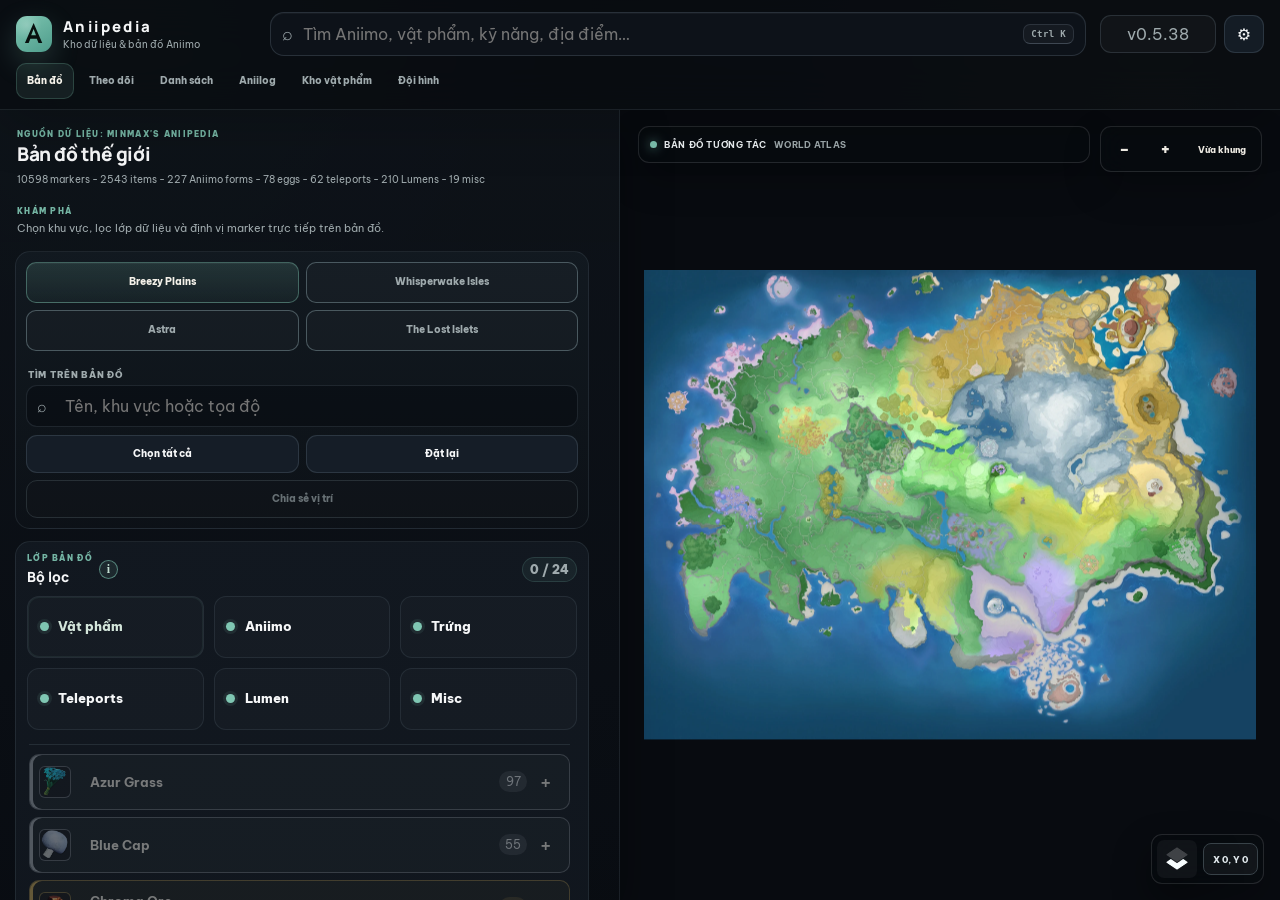
==== commit 78e89e48: "Update index.html" ====
--- a/index.html
+++ b/index.html
@@ -95,7 +95,9 @@
         </nav>
 
         <div class="topbar-actions">
-          
+          <button id="appVersion" class="topbar-action topbar-version" type="button" aria-haspopup="dialog" aria-controls="changelogOverlay" aria-expanded="false" title="Xem lịch sử cập nhật">
+            <span class="status-dot" aria-hidden="true"></span><span>Đang tải</span>
+          </button>
           <button id="settingsButton" class="topbar-action topbar-icon-button" type="button" aria-haspopup="dialog" aria-controls="settingsOverlay" aria-expanded="false" aria-label="Mở cài đặt" title="Cài đặt">⚙</button>
         </div>
       </header>
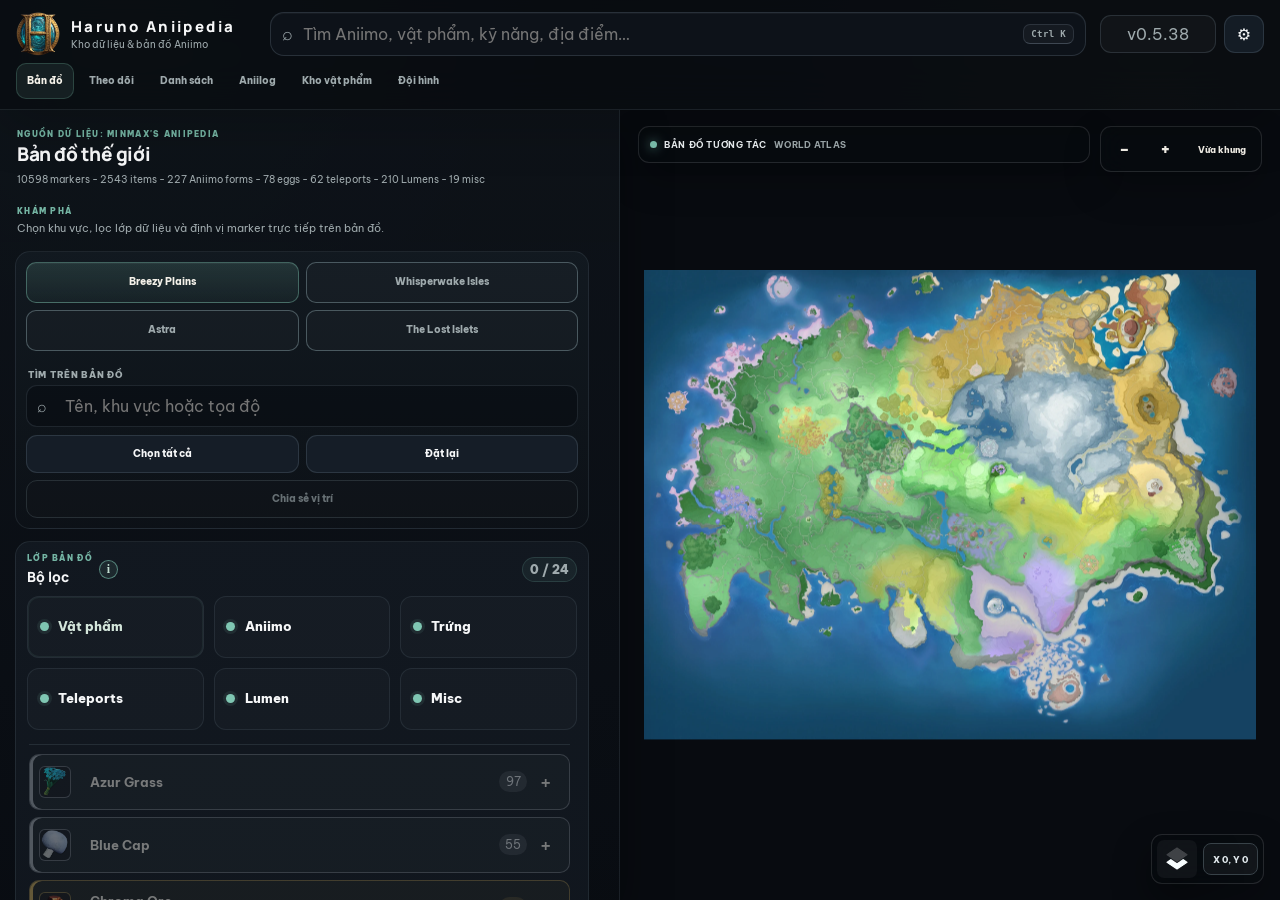
==== commit 43984248: "Add Aniimo Atlas VN" ====
--- a/index.html
+++ b/index.html
@@ -4,8 +4,8 @@
     <meta charset="utf-8">
     <meta name="viewport" content="width=device-width, initial-scale=1">
     <meta name="theme-color" content="#0b0e13">
-    <meta name="description" content="Aniipedia — Kho dữ liệu & bản đồ Aniimo">
-    <title>Aniipedia</title>
+    <meta name="description" content="Haruno Aniipedia — Kho dữ liệu & bản đồ Aniimo">
+    <title>Haruno Aniipedia</title>
     <script>
       (() => {
         // Resolve one stable site root for both GitHub Pages project sites
@@ -52,13 +52,11 @@
     <main id="appShell" class="app-shell">
       <header class="app-topbar">
         <div class="brand-lockup">
-          <div class="brand-mark" aria-hidden="true">
-            <svg viewBox="0 0 48 48" role="img" aria-label="Aniipedia">
-              <path d="M24 4 7.5 42h7.1l3.2-8h12.4l3.2 8h7.1L24 4Zm0 11.3 4.6 11.8h-9.2L24 15.3Z" fill="currentColor"/>
-            </svg>
-          </div>
+          <div class="brand-mark">
+  <img src="logo.png" alt="Aniipedia">
+</div>
           <div class="brand-copy">
-            <div class="brand-name">Aniipedia</div>
+            <div class="brand-name">Haruno Aniipedia</div>
             <div class="brand-subtitle">Kho dữ liệu & bản đồ Aniimo</div>
           </div>
         </div>
--- a/styles.css
+++ b/styles.css
@@ -8349,18 +8349,19 @@
 }
 
 .brand-mark {
-  display: grid;
-  width: 36px;
-  height: 36px;
+  width: 44px;
+  height: 44px;
+  flex: 0 0 44px;
+  display: grid;
   place-items: center;
-  border-radius: 11px;
-  background:
-    radial-gradient(circle at 30% 25%, rgba(255,255,255,.22), transparent 40%),
-    linear-gradient(145deg, var(--accent), var(--accent-strong));
-  color: #08100e;
-  font-family: var(--font-display);
-  font-weight: 900;
-  box-shadow: 0 10px 28px rgba(var(--accent-rgb), 0.22);
+  overflow: hidden;
+}
+
+.brand-mark img {
+  width: 100%;
+  height: 100%;
+  object-fit: contain;
+  display: block;
 }
 
 .brand-name {
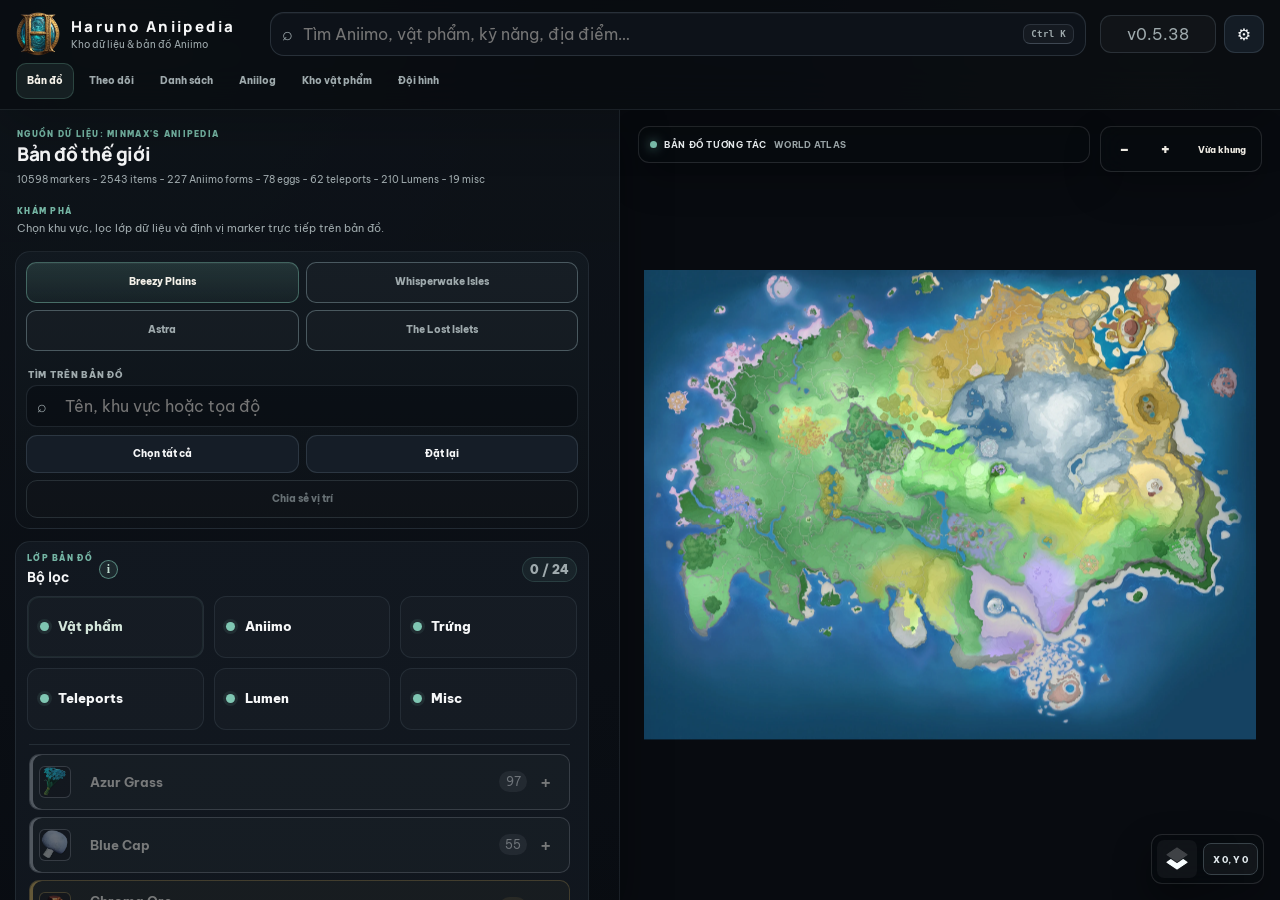
==== commit 8513f75f: "Add Aniimo Atlas VN" ====
--- a/index.html
+++ b/index.html
@@ -5,6 +5,7 @@
     <meta name="viewport" content="width=device-width, initial-scale=1">
     <meta name="theme-color" content="#0b0e13">
     <meta name="description" content="Haruno Aniipedia — Kho dữ liệu & bản đồ Aniimo">
+	<link rel="icon" type="image/x-icon" href="./assets/icons/favicon.ico">
     <title>Haruno Aniipedia</title>
     <script>
       (() => {
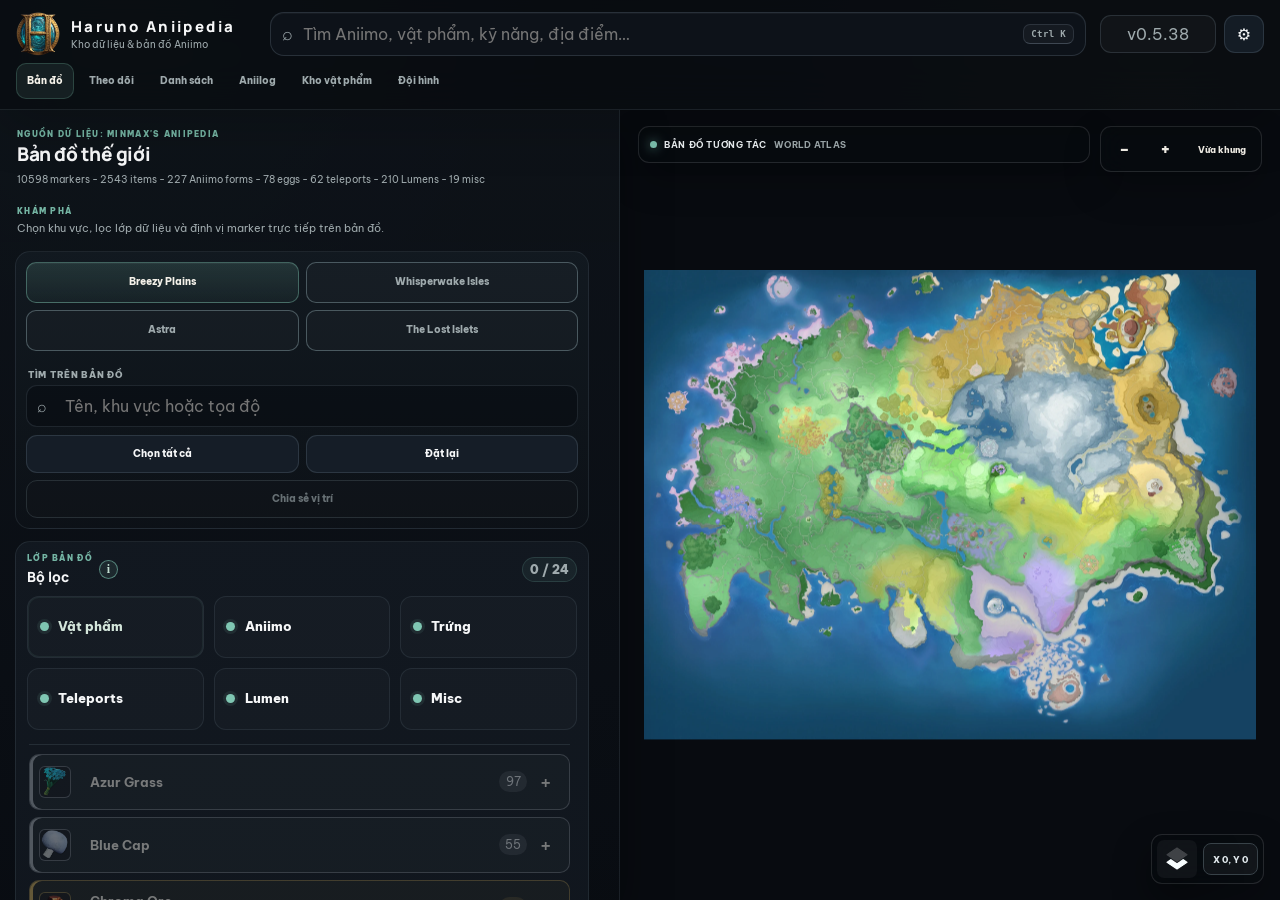
==== commit 18477ef0: "Add Aniimo Atlas VN" ====
--- a/index.html
+++ b/index.html
@@ -2,7 +2,7 @@
 <html lang="vi">
   <head>
     <meta charset="utf-8">
-    <meta name="viewport" content="width=device-width, initial-scale=1">
+    <meta name="viewport" content="width=device-width, initial-scale=1, viewport-fit=cover">
     <meta name="theme-color" content="#0b0e13">
     <meta name="description" content="Haruno Aniipedia — Kho dữ liệu & bản đồ Aniimo">
 	<link rel="icon" type="image/x-icon" href="./assets/icons/favicon.ico">
@@ -47,7 +47,7 @@
     <link rel="preconnect" href="https://fonts.googleapis.com">
     <link rel="preconnect" href="https://fonts.gstatic.com" crossorigin>
     <link href="https://fonts.googleapis.com/css2?family=Be+Vietnam+Pro:wght@400;500;600;700;800&family=Manrope:wght@500;600;700;800&display=swap" rel="stylesheet">
-    <link rel="stylesheet" href="./styles.css?v=20260919-0915-null-safe">
+    <link rel="stylesheet" href="./styles.css?v=20260919-0919-mobile">
   </head>
   <body>
     <main id="appShell" class="app-shell">
--- a/styles.css
+++ b/styles.css
@@ -10650,4 +10650,693 @@
 
 .catalog-panel > .catalog-heading {
   display: none !important;
-}+}
+
+/* ========================================================================
+   Aniipedia — Mobile UX vNext
+   Mobile-first interaction pass. Keeps desktop layout intact while making
+   the phone experience thumb-friendly, vertically scrollable and readable.
+   No data/rendering logic is changed by this block.
+   ======================================================================== */
+@media (max-width: 820px) {
+  :root {
+    --mobile-gutter: 12px;
+    --mobile-control: 44px;
+  }
+
+  html,
+  body {
+    position: static;
+    inset: auto;
+    width: 100%;
+    min-width: 0;
+    height: auto;
+    min-height: 100%;
+    overflow-x: hidden;
+    overflow-y: auto;
+    -webkit-overflow-scrolling: touch;
+  }
+
+  body {
+    padding-bottom: env(safe-area-inset-bottom);
+  }
+
+  .app-shell {
+    display: flex;
+    flex-direction: column;
+    width: 100%;
+    min-width: 0;
+    min-height: 100svh;
+    height: auto;
+    overflow: visible;
+  }
+
+  /* Compact, sticky mobile header. */
+  .app-topbar {
+    position: sticky;
+    top: 0;
+    z-index: 120;
+    display: grid;
+    grid-template-columns: minmax(0, 1fr) auto;
+    grid-template-areas:
+      "brand actions"
+      "search search"
+      "nav nav";
+    gap: 8px;
+    width: 100%;
+    min-width: 0;
+    padding: 9px var(--mobile-gutter) 8px;
+    border-bottom: 1px solid rgba(150,169,188,.16);
+    background: rgba(8, 12, 17, .94);
+    backdrop-filter: blur(20px);
+  }
+
+  .brand-lockup {
+    grid-area: brand;
+    min-width: 0;
+    width: 100%;
+    max-width: none;
+    gap: 9px;
+  }
+
+  .brand-mark {
+    width: 34px;
+    height: 34px;
+    flex-basis: 34px;
+  }
+
+  .brand-name {
+    max-width: 100%;
+    font-size: 12px;
+    letter-spacing: .11em;
+  }
+
+  .brand-subtitle {
+    display: none;
+  }
+
+  .global-search-shell {
+    grid-area: search;
+    width: 100%;
+    min-width: 0;
+  }
+
+  .global-search-field {
+    min-height: var(--mobile-control);
+    border-radius: 12px;
+    padding: 0 11px;
+  }
+
+  .global-search-icon {
+    font-size: 17px;
+  }
+
+  #globalSearchInput {
+    min-width: 0;
+    font-size: 13px;
+  }
+
+  .global-search-results {
+    top: calc(100% + 7px);
+    max-height: min(62svh, 420px);
+    border-radius: 14px;
+  }
+
+  .topbar-actions {
+    grid-area: actions;
+    width: auto;
+    min-width: 0;
+    gap: 6px;
+  }
+
+  .topbar-version {
+    display: none !important;
+  }
+
+  .topbar-icon-button {
+    width: var(--mobile-control);
+    min-width: var(--mobile-control);
+    min-height: var(--mobile-control);
+    padding: 0;
+  }
+
+  .app-topbar .workspace-tabs {
+    grid-area: nav;
+    display: flex;
+    align-items: stretch;
+    justify-content: flex-start;
+    gap: 4px;
+    width: 100%;
+    min-width: 0;
+    max-width: none;
+    padding: 0 0 1px;
+    overflow-x: auto;
+    overflow-y: hidden;
+    scrollbar-width: none;
+    overscroll-behavior-inline: contain;
+    -webkit-overflow-scrolling: touch;
+  }
+
+  .app-topbar .workspace-tabs::-webkit-scrollbar {
+    display: none;
+  }
+
+  .app-topbar .workspace-tab {
+    flex: 0 0 auto;
+    min-width: max-content;
+    min-height: 40px;
+    padding: 0 12px;
+    border-radius: 10px;
+    font-size: 10px;
+    touch-action: manipulation;
+  }
+
+  /* One-column content flow; the page itself is the main scroll surface. */
+  .app-body {
+    display: flex;
+    flex-direction: column;
+    width: 100%;
+    min-width: 0;
+    min-height: 0;
+    overflow: visible;
+  }
+
+  .map-panel {
+    order: 1;
+    position: relative;
+    width: 100%;
+    min-width: 0;
+    min-height: 340px;
+    height: clamp(340px, 55svh, 560px);
+    max-height: 560px;
+    flex: 0 0 auto;
+    overflow: hidden;
+  }
+
+  .map-panel.catalog-active {
+    height: auto;
+    min-height: 0;
+    max-height: none;
+    overflow: visible;
+  }
+
+  .sidebar {
+    order: 2;
+    width: 100%;
+    min-width: 0;
+    min-height: 0;
+    max-height: none;
+    padding: 10px var(--mobile-gutter) calc(18px + env(safe-area-inset-bottom));
+    border-right: 0;
+    border-top: 1px solid rgba(150,169,188,.14);
+    background: linear-gradient(180deg, rgba(13,18,24,.98), rgba(8,12,17,.98));
+    box-shadow: none;
+    overflow: visible;
+  }
+
+  .context-head {
+    padding: 2px 2px 5px;
+  }
+
+  .context-head h1 {
+    font-size: 18px;
+  }
+
+  .context-head .database-meta {
+    max-width: none;
+    font-size: 10px;
+  }
+
+  .sidebar-workspace,
+  .tracking-workspace,
+  .checklist-workspace,
+  .catalog-workspace,
+  .team-workspace {
+    width: 100%;
+    min-width: 0;
+    flex: 0 0 auto;
+    overflow: visible;
+  }
+
+  .workspace-intro {
+    padding: 0 2px 2px;
+  }
+
+  .workspace-intro p {
+    font-size: 11px;
+  }
+
+  .panel {
+    width: 100%;
+    min-width: 0;
+    border-radius: 14px;
+  }
+
+  .map-context-panel,
+  .item-panel {
+    padding: 11px;
+  }
+
+  .map-tabs {
+    grid-template-columns: repeat(2, minmax(0, 1fr));
+    gap: 7px;
+  }
+
+  .map-tab {
+    min-height: 44px;
+    font-size: 10px;
+  }
+
+  .context-search {
+    min-height: var(--mobile-control);
+  }
+
+  .context-search .search {
+    min-height: var(--mobile-control);
+    font-size: 13px;
+  }
+
+  .toolbar {
+    gap: 7px;
+  }
+
+  .toolbar button,
+  .share-pins-button {
+    min-height: 42px;
+    font-size: 11px;
+  }
+
+  .item-panel {
+    min-height: 0;
+    overflow: visible;
+  }
+
+  .item-panel > .panel-heading {
+    position: sticky;
+    top: calc(100% - 0px);
+    z-index: 3;
+    margin: 0;
+    padding: 2px 0 9px;
+  }
+
+  .item-panel .layer-tabs {
+    grid-template-columns: repeat(2, minmax(0, 1fr));
+    gap: 8px;
+    margin-bottom: 10px;
+  }
+
+  .item-panel .layer-tab {
+    min-height: 60px;
+    padding: 10px 11px;
+    border-radius: 11px;
+    font-size: 11px;
+  }
+
+  .item-panel .layer-tab > span:first-child {
+    white-space: normal;
+    overflow-wrap: anywhere;
+    font-size: 12px;
+  }
+
+  #mapWorkspace .item-panel > .item-list,
+  .item-panel .item-list {
+    min-height: 0 !important;
+    max-height: none !important;
+    overflow: visible !important;
+    padding-right: 0;
+  }
+
+  .item-panel .item-row,
+  .item-panel .map-group-row,
+  .item-panel .item-spawn-child-row {
+    min-height: 48px;
+    grid-template-columns: 38px minmax(0, 1fr) auto;
+    gap: 9px;
+    padding: 8px 9px;
+  }
+
+  .item-panel .item-row strong,
+  .item-panel .map-group-row strong,
+  .item-panel .item-spawn-child-row strong {
+    font-size: 12px;
+  }
+
+  .item-panel .map-item-children {
+    margin-left: 15px;
+  }
+
+  .map-top-overlay {
+    top: 10px;
+    left: 10px;
+    right: 10px;
+    grid-template-columns: minmax(0, 1fr) auto;
+    gap: 7px;
+  }
+
+  .map-context-chip {
+    max-width: min(62vw, 310px);
+    min-height: 38px;
+    padding: 0 10px;
+    font-size: 9px;
+  }
+
+  .map-context-chip span:last-child {
+    display: none;
+  }
+
+  .map-top-overlay .map-toolbar {
+    display: flex;
+    gap: 6px;
+    justify-self: end;
+  }
+
+  .map-toolbar button {
+    min-width: var(--mobile-control);
+    min-height: var(--mobile-control);
+    padding: 0 11px;
+    border-radius: 11px;
+    font-size: 14px;
+  }
+
+  #fitButton {
+    min-width: 76px;
+    padding: 0 10px;
+    font-size: 10px;
+  }
+
+  .map-readout-cluster {
+    right: 10px;
+    bottom: 10px;
+    top: auto;
+    gap: 6px;
+    max-width: calc(100% - 20px);
+  }
+
+  .map-underground-plan-toggle,
+  .map-layer-toggle,
+  .coordinate-readout {
+    min-height: 40px;
+  }
+
+  .coordinate-readout {
+    max-width: 150px;
+    padding: 8px 10px;
+    font-size: 11px;
+  }
+
+  .map-layer-toggle {
+    width: 42px;
+  }
+
+  .map-viewport {
+    touch-action: none;
+  }
+
+  .mobile-selection-panel {
+    right: 10px;
+    bottom: 10px;
+    left: 10px;
+    max-height: min(58%, 420px);
+    border-radius: 15px;
+  }
+
+  .mobile-selection-toggle,
+  .mobile-selection-close-button {
+    width: 44px;
+    min-width: 44px;
+    min-height: 44px;
+  }
+
+  /* Catalogue / Team Builder become full-width mobile sheets in the body. */
+  .map-panel.catalog-active .catalog-panel,
+  .map-panel.catalog-active .team-panel {
+    width: 100%;
+    max-width: none;
+    min-width: 0;
+    min-height: calc(100svh - 150px);
+    padding: 14px 12px calc(24px + env(safe-area-inset-bottom));
+    overflow: visible;
+  }
+
+  .catalog-panel,
+  .catalog-record,
+  .catalog-itemlog-record,
+  .catalog-section,
+  .catalog-itemlog-record .catalog-facts,
+  .catalog-itemlog-record .catalog-obtain-list,
+  .catalog-itemlog-record .catalog-requirements-list,
+  .catalog-itemlog-record .catalog-carried-effects,
+  .team-panel,
+  .team-member-panel,
+  .team-section,
+  .team-overview,
+  .team-builder-header {
+    width: 100%;
+    max-width: none;
+    min-width: 0;
+  }
+
+  .catalog-search,
+  .catalog-sort,
+  .team-select,
+  .team-sidebar-select {
+    min-height: 42px;
+    font-size: 13px;
+  }
+
+  .catalog-index,
+  .catalog-workspace .catalog-index {
+    max-height: none !important;
+    min-height: 0;
+    overflow: visible;
+  }
+
+  .catalog-workspace .catalog-index-row {
+    min-height: 62px;
+    grid-template-columns: 42px minmax(0, 1fr);
+  }
+
+  .catalog-heading {
+    gap: 10px;
+  }
+
+  .catalog-heading h1,
+  .team-builder-header h1 {
+    font-size: 22px;
+  }
+
+  .catalog-record,
+  .catalog-itemlog-record,
+  .team-overview,
+  .team-section,
+  .team-member-panel {
+    border-radius: 14px !important;
+    padding: 13px;
+  }
+
+  .team-panel {
+    overflow: visible;
+    padding-bottom: calc(24px + env(safe-area-inset-bottom));
+  }
+
+  .team-builder-header,
+  .team-member-identity {
+    gap: 10px;
+  }
+
+  /* Dialogs become bottom sheets and always sit above the sticky header. */
+  .settings-overlay,
+  .shortcut-overlay {
+    z-index: 500;
+    align-items: flex-end;
+    justify-items: stretch;
+    padding: 0;
+  }
+
+  .settings-dialog,
+  .shortcut-dialog,
+  #settingsOverlay .settings-dialog,
+  .changelog-dialog {
+    width: 100%;
+    max-width: none;
+    max-height: 94svh;
+    border-radius: 20px 20px 0 0 !important;
+    padding-bottom: calc(12px + env(safe-area-inset-bottom));
+  }
+
+  #settingsOverlay .settings-dialog {
+    height: 94svh;
+    max-height: 94svh;
+    grid-template-rows: auto minmax(0, 1fr);
+  }
+
+  .settings-dialog-heading {
+    position: sticky;
+    top: 0;
+    z-index: 4;
+    margin: 0 !important;
+    padding: 13px 13px 11px !important;
+    background: linear-gradient(180deg, rgba(17,23,31,.99), rgba(17,23,31,.92));
+    backdrop-filter: blur(16px);
+  }
+
+  .settings-dialog-heading h2 {
+    font-size: 17px;
+  }
+
+  .settings-content,
+  .changelog-content {
+    min-height: 0;
+    overflow-y: auto;
+    overscroll-behavior: contain;
+    -webkit-overflow-scrolling: touch;
+    padding: 12px 13px calc(14px + env(safe-area-inset-bottom)) !important;
+  }
+
+  .settings-tabs {
+    position: sticky;
+    top: 0;
+    z-index: 3;
+  }
+
+  .settings-tab {
+    min-height: 42px;
+    font-size: 12px;
+  }
+
+  .changelog-history-link {
+    display: flex;
+    align-items: center;
+    justify-content: center;
+    min-height: 42px;
+    margin: 0 13px;
+    border-radius: 10px;
+  }
+
+  .shortcut-dialog {
+    max-height: 82svh;
+    overflow-y: auto;
+  }
+
+  .shortcut-grid > div {
+    min-height: 44px;
+    grid-template-columns: 68px minmax(0, 1fr);
+    padding: 9px;
+  }
+
+  .app-startup-notice {
+    width: min(520px, calc(100% - 24px));
+    max-width: calc(100% - 24px);
+    max-height: calc(100% - 24px);
+  }
+}
+
+@media (max-width: 560px) {
+  .app-topbar {
+    padding-right: 10px;
+    padding-left: 10px;
+  }
+
+  .brand-lockup {
+    gap: 7px;
+  }
+
+  .brand-mark {
+    width: 30px;
+    height: 30px;
+    flex-basis: 30px;
+  }
+
+  .brand-name {
+    font-size: 10px;
+    letter-spacing: .09em;
+  }
+
+  .topbar-icon-button {
+    width: 42px;
+    min-width: 42px;
+  }
+
+  .app-topbar .workspace-tab {
+    min-height: 38px;
+    padding: 0 10px;
+    font-size: 9px;
+  }
+
+  .map-panel {
+    min-height: 320px;
+    height: clamp(320px, 54svh, 500px);
+    max-height: 500px;
+  }
+
+  .map-top-overlay {
+    grid-template-columns: 1fr;
+  }
+
+  .map-context-chip {
+    width: fit-content;
+    max-width: 100%;
+  }
+
+  .map-top-overlay .map-toolbar {
+    justify-self: end;
+  }
+
+  .map-toolbar button {
+    min-width: 42px;
+    min-height: 42px;
+  }
+
+  #fitButton {
+    min-width: 72px;
+  }
+
+  .map-readout-cluster {
+    bottom: 9px;
+    right: 9px;
+  }
+
+  .coordinate-readout {
+    max-width: 130px;
+    font-size: 10px;
+  }
+
+  .item-panel .layer-tabs {
+    grid-template-columns: 1fr;
+  }
+
+  .catalog-itemlog-record .catalog-facts,
+  .catalog-itemlog-record .catalog-obtain-list,
+  .catalog-itemlog-record .catalog-requirements-list,
+  .catalog-itemlog-record .catalog-carried-effects {
+    grid-template-columns: 1fr;
+  }
+
+  .catalog-hero-icon {
+    width: 58px;
+    height: 58px;
+  }
+
+  .catalog-identity h2 {
+    font-size: 19px;
+  }
+}
+
+@media (max-width: 380px) {
+  .brand-name {
+    font-size: 9px;
+  }
+
+  .app-topbar .workspace-tab {
+    padding: 0 8px;
+    font-size: 8.5px;
+  }
+
+  .global-search-field {
+    min-height: 42px;
+  }
+
+  .map-context-chip strong {
+    font-size: 8px;
+  }
+}
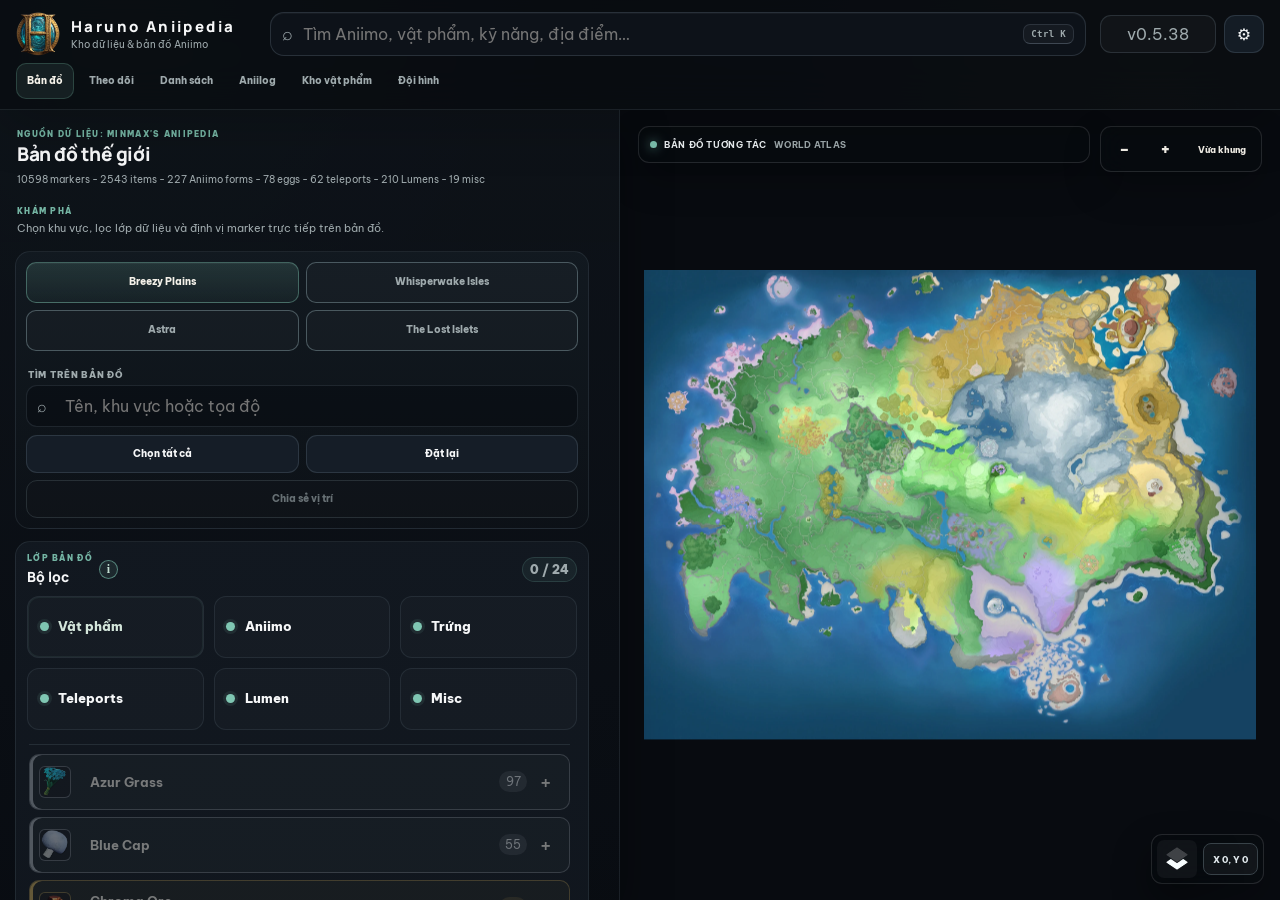
==== commit 9966a932: "Add Aniimo Atlas VN" ====
--- a/index.html
+++ b/index.html
@@ -2,7 +2,7 @@
 <html lang="vi">
   <head>
     <meta charset="utf-8">
-    <meta name="viewport" content="width=device-width, initial-scale=1, viewport-fit=cover">
+    <meta name="viewport" content="width=device-width, initial-scale=1">
     <meta name="theme-color" content="#0b0e13">
     <meta name="description" content="Haruno Aniipedia — Kho dữ liệu & bản đồ Aniimo">
 	<link rel="icon" type="image/x-icon" href="./assets/icons/favicon.ico">
@@ -47,7 +47,7 @@
     <link rel="preconnect" href="https://fonts.googleapis.com">
     <link rel="preconnect" href="https://fonts.gstatic.com" crossorigin>
     <link href="https://fonts.googleapis.com/css2?family=Be+Vietnam+Pro:wght@400;500;600;700;800&family=Manrope:wght@500;600;700;800&display=swap" rel="stylesheet">
-    <link rel="stylesheet" href="./styles.css?v=20260919-0919-mobile">
+    <link rel="stylesheet" href="./styles.css?v=20260919-1920-modal-visibility">
   </head>
   <body>
     <main id="appShell" class="app-shell">
--- a/styles.css
+++ b/styles.css
@@ -10653,690 +10653,52 @@
 }
 
 /* ========================================================================
-   Aniipedia — Mobile UX vNext
-   Mobile-first interaction pass. Keeps desktop layout intact while making
-   the phone experience thumb-friendly, vertically scrollable and readable.
-   No data/rendering logic is changed by this block.
+   Modal visibility fix — keep Cài đặt / Lịch sử cập nhật above the app
+   workspace on every viewport. The dialogs are outside .app-shell, while
+   .app-topbar has its own stacking layer; use a higher overlay layer so
+   the modal can never be hidden behind the header/map/sidebar.
    ======================================================================== */
+.settings-overlay {
+  position: fixed;
+  inset: 0;
+  z-index: 500 !important;
+  display: grid;
+  place-items: center;
+  overflow: auto;
+  padding: 20px;
+  isolation: isolate;
+}
+
+.settings-overlay[hidden] {
+  display: none !important;
+}
+
+.settings-overlay > .settings-dialog {
+  position: relative;
+  z-index: 501;
+  width: min(820px, 100%);
+  max-width: 100%;
+  max-height: calc(100dvh - 40px);
+  overflow: auto;
+}
+
+.settings-overlay .changelog-dialog {
+  width: min(720px, 100%);
+  max-height: calc(100dvh - 40px);
+  overflow: auto;
+}
+
 @media (max-width: 820px) {
-  :root {
-    --mobile-gutter: 12px;
-    --mobile-control: 44px;
-  }
-
-  html,
-  body {
-    position: static;
-    inset: auto;
+  .settings-overlay {
+    align-items: center;
+    padding: 12px;
+  }
+
+  .settings-overlay > .settings-dialog,
+  #settingsOverlay .settings-dialog,
+  #changelogOverlay .changelog-dialog {
     width: 100%;
-    min-width: 0;
-    height: auto;
-    min-height: 100%;
-    overflow-x: hidden;
-    overflow-y: auto;
-    -webkit-overflow-scrolling: touch;
-  }
-
-  body {
-    padding-bottom: env(safe-area-inset-bottom);
-  }
-
-  .app-shell {
-    display: flex;
-    flex-direction: column;
-    width: 100%;
-    min-width: 0;
-    min-height: 100svh;
-    height: auto;
-    overflow: visible;
-  }
-
-  /* Compact, sticky mobile header. */
-  .app-topbar {
-    position: sticky;
-    top: 0;
-    z-index: 120;
-    display: grid;
-    grid-template-columns: minmax(0, 1fr) auto;
-    grid-template-areas:
-      "brand actions"
-      "search search"
-      "nav nav";
-    gap: 8px;
-    width: 100%;
-    min-width: 0;
-    padding: 9px var(--mobile-gutter) 8px;
-    border-bottom: 1px solid rgba(150,169,188,.16);
-    background: rgba(8, 12, 17, .94);
-    backdrop-filter: blur(20px);
-  }
-
-  .brand-lockup {
-    grid-area: brand;
-    min-width: 0;
-    width: 100%;
-    max-width: none;
-    gap: 9px;
-  }
-
-  .brand-mark {
-    width: 34px;
-    height: 34px;
-    flex-basis: 34px;
-  }
-
-  .brand-name {
-    max-width: 100%;
-    font-size: 12px;
-    letter-spacing: .11em;
-  }
-
-  .brand-subtitle {
-    display: none;
-  }
-
-  .global-search-shell {
-    grid-area: search;
-    width: 100%;
-    min-width: 0;
-  }
-
-  .global-search-field {
-    min-height: var(--mobile-control);
-    border-radius: 12px;
-    padding: 0 11px;
-  }
-
-  .global-search-icon {
-    font-size: 17px;
-  }
-
-  #globalSearchInput {
-    min-width: 0;
-    font-size: 13px;
-  }
-
-  .global-search-results {
-    top: calc(100% + 7px);
-    max-height: min(62svh, 420px);
-    border-radius: 14px;
-  }
-
-  .topbar-actions {
-    grid-area: actions;
-    width: auto;
-    min-width: 0;
-    gap: 6px;
-  }
-
-  .topbar-version {
-    display: none !important;
-  }
-
-  .topbar-icon-button {
-    width: var(--mobile-control);
-    min-width: var(--mobile-control);
-    min-height: var(--mobile-control);
-    padding: 0;
-  }
-
-  .app-topbar .workspace-tabs {
-    grid-area: nav;
-    display: flex;
-    align-items: stretch;
-    justify-content: flex-start;
-    gap: 4px;
-    width: 100%;
-    min-width: 0;
-    max-width: none;
-    padding: 0 0 1px;
-    overflow-x: auto;
-    overflow-y: hidden;
-    scrollbar-width: none;
-    overscroll-behavior-inline: contain;
-    -webkit-overflow-scrolling: touch;
-  }
-
-  .app-topbar .workspace-tabs::-webkit-scrollbar {
-    display: none;
-  }
-
-  .app-topbar .workspace-tab {
-    flex: 0 0 auto;
-    min-width: max-content;
-    min-height: 40px;
-    padding: 0 12px;
-    border-radius: 10px;
-    font-size: 10px;
-    touch-action: manipulation;
-  }
-
-  /* One-column content flow; the page itself is the main scroll surface. */
-  .app-body {
-    display: flex;
-    flex-direction: column;
-    width: 100%;
-    min-width: 0;
-    min-height: 0;
-    overflow: visible;
-  }
-
-  .map-panel {
-    order: 1;
-    position: relative;
-    width: 100%;
-    min-width: 0;
-    min-height: 340px;
-    height: clamp(340px, 55svh, 560px);
-    max-height: 560px;
-    flex: 0 0 auto;
-    overflow: hidden;
-  }
-
-  .map-panel.catalog-active {
-    height: auto;
-    min-height: 0;
-    max-height: none;
-    overflow: visible;
-  }
-
-  .sidebar {
-    order: 2;
-    width: 100%;
-    min-width: 0;
-    min-height: 0;
-    max-height: none;
-    padding: 10px var(--mobile-gutter) calc(18px + env(safe-area-inset-bottom));
-    border-right: 0;
-    border-top: 1px solid rgba(150,169,188,.14);
-    background: linear-gradient(180deg, rgba(13,18,24,.98), rgba(8,12,17,.98));
-    box-shadow: none;
-    overflow: visible;
-  }
-
-  .context-head {
-    padding: 2px 2px 5px;
-  }
-
-  .context-head h1 {
-    font-size: 18px;
-  }
-
-  .context-head .database-meta {
-    max-width: none;
-    font-size: 10px;
-  }
-
-  .sidebar-workspace,
-  .tracking-workspace,
-  .checklist-workspace,
-  .catalog-workspace,
-  .team-workspace {
-    width: 100%;
-    min-width: 0;
-    flex: 0 0 auto;
-    overflow: visible;
-  }
-
-  .workspace-intro {
-    padding: 0 2px 2px;
-  }
-
-  .workspace-intro p {
-    font-size: 11px;
-  }
-
-  .panel {
-    width: 100%;
-    min-width: 0;
-    border-radius: 14px;
-  }
-
-  .map-context-panel,
-  .item-panel {
-    padding: 11px;
-  }
-
-  .map-tabs {
-    grid-template-columns: repeat(2, minmax(0, 1fr));
-    gap: 7px;
-  }
-
-  .map-tab {
-    min-height: 44px;
-    font-size: 10px;
-  }
-
-  .context-search {
-    min-height: var(--mobile-control);
-  }
-
-  .context-search .search {
-    min-height: var(--mobile-control);
-    font-size: 13px;
-  }
-
-  .toolbar {
-    gap: 7px;
-  }
-
-  .toolbar button,
-  .share-pins-button {
-    min-height: 42px;
-    font-size: 11px;
-  }
-
-  .item-panel {
-    min-height: 0;
-    overflow: visible;
-  }
-
-  .item-panel > .panel-heading {
-    position: sticky;
-    top: calc(100% - 0px);
-    z-index: 3;
-    margin: 0;
-    padding: 2px 0 9px;
-  }
-
-  .item-panel .layer-tabs {
-    grid-template-columns: repeat(2, minmax(0, 1fr));
-    gap: 8px;
-    margin-bottom: 10px;
-  }
-
-  .item-panel .layer-tab {
-    min-height: 60px;
-    padding: 10px 11px;
-    border-radius: 11px;
-    font-size: 11px;
-  }
-
-  .item-panel .layer-tab > span:first-child {
-    white-space: normal;
-    overflow-wrap: anywhere;
-    font-size: 12px;
-  }
-
-  #mapWorkspace .item-panel > .item-list,
-  .item-panel .item-list {
-    min-height: 0 !important;
-    max-height: none !important;
-    overflow: visible !important;
-    padding-right: 0;
-  }
-
-  .item-panel .item-row,
-  .item-panel .map-group-row,
-  .item-panel .item-spawn-child-row {
-    min-height: 48px;
-    grid-template-columns: 38px minmax(0, 1fr) auto;
-    gap: 9px;
-    padding: 8px 9px;
-  }
-
-  .item-panel .item-row strong,
-  .item-panel .map-group-row strong,
-  .item-panel .item-spawn-child-row strong {
-    font-size: 12px;
-  }
-
-  .item-panel .map-item-children {
-    margin-left: 15px;
-  }
-
-  .map-top-overlay {
-    top: 10px;
-    left: 10px;
-    right: 10px;
-    grid-template-columns: minmax(0, 1fr) auto;
-    gap: 7px;
-  }
-
-  .map-context-chip {
-    max-width: min(62vw, 310px);
-    min-height: 38px;
-    padding: 0 10px;
-    font-size: 9px;
-  }
-
-  .map-context-chip span:last-child {
-    display: none;
-  }
-
-  .map-top-overlay .map-toolbar {
-    display: flex;
-    gap: 6px;
-    justify-self: end;
-  }
-
-  .map-toolbar button {
-    min-width: var(--mobile-control);
-    min-height: var(--mobile-control);
-    padding: 0 11px;
-    border-radius: 11px;
-    font-size: 14px;
-  }
-
-  #fitButton {
-    min-width: 76px;
-    padding: 0 10px;
-    font-size: 10px;
-  }
-
-  .map-readout-cluster {
-    right: 10px;
-    bottom: 10px;
-    top: auto;
-    gap: 6px;
-    max-width: calc(100% - 20px);
-  }
-
-  .map-underground-plan-toggle,
-  .map-layer-toggle,
-  .coordinate-readout {
-    min-height: 40px;
-  }
-
-  .coordinate-readout {
-    max-width: 150px;
-    padding: 8px 10px;
-    font-size: 11px;
-  }
-
-  .map-layer-toggle {
-    width: 42px;
-  }
-
-  .map-viewport {
-    touch-action: none;
-  }
-
-  .mobile-selection-panel {
-    right: 10px;
-    bottom: 10px;
-    left: 10px;
-    max-height: min(58%, 420px);
-    border-radius: 15px;
-  }
-
-  .mobile-selection-toggle,
-  .mobile-selection-close-button {
-    width: 44px;
-    min-width: 44px;
-    min-height: 44px;
-  }
-
-  /* Catalogue / Team Builder become full-width mobile sheets in the body. */
-  .map-panel.catalog-active .catalog-panel,
-  .map-panel.catalog-active .team-panel {
-    width: 100%;
-    max-width: none;
-    min-width: 0;
-    min-height: calc(100svh - 150px);
-    padding: 14px 12px calc(24px + env(safe-area-inset-bottom));
-    overflow: visible;
-  }
-
-  .catalog-panel,
-  .catalog-record,
-  .catalog-itemlog-record,
-  .catalog-section,
-  .catalog-itemlog-record .catalog-facts,
-  .catalog-itemlog-record .catalog-obtain-list,
-  .catalog-itemlog-record .catalog-requirements-list,
-  .catalog-itemlog-record .catalog-carried-effects,
-  .team-panel,
-  .team-member-panel,
-  .team-section,
-  .team-overview,
-  .team-builder-header {
-    width: 100%;
-    max-width: none;
-    min-width: 0;
-  }
-
-  .catalog-search,
-  .catalog-sort,
-  .team-select,
-  .team-sidebar-select {
-    min-height: 42px;
-    font-size: 13px;
-  }
-
-  .catalog-index,
-  .catalog-workspace .catalog-index {
-    max-height: none !important;
-    min-height: 0;
-    overflow: visible;
-  }
-
-  .catalog-workspace .catalog-index-row {
-    min-height: 62px;
-    grid-template-columns: 42px minmax(0, 1fr);
-  }
-
-  .catalog-heading {
-    gap: 10px;
-  }
-
-  .catalog-heading h1,
-  .team-builder-header h1 {
-    font-size: 22px;
-  }
-
-  .catalog-record,
-  .catalog-itemlog-record,
-  .team-overview,
-  .team-section,
-  .team-member-panel {
-    border-radius: 14px !important;
-    padding: 13px;
-  }
-
-  .team-panel {
-    overflow: visible;
-    padding-bottom: calc(24px + env(safe-area-inset-bottom));
-  }
-
-  .team-builder-header,
-  .team-member-identity {
-    gap: 10px;
-  }
-
-  /* Dialogs become bottom sheets and always sit above the sticky header. */
-  .settings-overlay,
-  .shortcut-overlay {
-    z-index: 500;
-    align-items: flex-end;
-    justify-items: stretch;
-    padding: 0;
-  }
-
-  .settings-dialog,
-  .shortcut-dialog,
-  #settingsOverlay .settings-dialog,
-  .changelog-dialog {
-    width: 100%;
-    max-width: none;
-    max-height: 94svh;
-    border-radius: 20px 20px 0 0 !important;
-    padding-bottom: calc(12px + env(safe-area-inset-bottom));
-  }
-
-  #settingsOverlay .settings-dialog {
-    height: 94svh;
-    max-height: 94svh;
-    grid-template-rows: auto minmax(0, 1fr);
-  }
-
-  .settings-dialog-heading {
-    position: sticky;
-    top: 0;
-    z-index: 4;
-    margin: 0 !important;
-    padding: 13px 13px 11px !important;
-    background: linear-gradient(180deg, rgba(17,23,31,.99), rgba(17,23,31,.92));
-    backdrop-filter: blur(16px);
-  }
-
-  .settings-dialog-heading h2 {
-    font-size: 17px;
-  }
-
-  .settings-content,
-  .changelog-content {
-    min-height: 0;
-    overflow-y: auto;
-    overscroll-behavior: contain;
-    -webkit-overflow-scrolling: touch;
-    padding: 12px 13px calc(14px + env(safe-area-inset-bottom)) !important;
-  }
-
-  .settings-tabs {
-    position: sticky;
-    top: 0;
-    z-index: 3;
-  }
-
-  .settings-tab {
-    min-height: 42px;
-    font-size: 12px;
-  }
-
-  .changelog-history-link {
-    display: flex;
-    align-items: center;
-    justify-content: center;
-    min-height: 42px;
-    margin: 0 13px;
-    border-radius: 10px;
-  }
-
-  .shortcut-dialog {
-    max-height: 82svh;
-    overflow-y: auto;
-  }
-
-  .shortcut-grid > div {
-    min-height: 44px;
-    grid-template-columns: 68px minmax(0, 1fr);
-    padding: 9px;
-  }
-
-  .app-startup-notice {
-    width: min(520px, calc(100% - 24px));
-    max-width: calc(100% - 24px);
-    max-height: calc(100% - 24px);
-  }
-}
-
-@media (max-width: 560px) {
-  .app-topbar {
-    padding-right: 10px;
-    padding-left: 10px;
-  }
-
-  .brand-lockup {
-    gap: 7px;
-  }
-
-  .brand-mark {
-    width: 30px;
-    height: 30px;
-    flex-basis: 30px;
-  }
-
-  .brand-name {
-    font-size: 10px;
-    letter-spacing: .09em;
-  }
-
-  .topbar-icon-button {
-    width: 42px;
-    min-width: 42px;
-  }
-
-  .app-topbar .workspace-tab {
-    min-height: 38px;
-    padding: 0 10px;
-    font-size: 9px;
-  }
-
-  .map-panel {
-    min-height: 320px;
-    height: clamp(320px, 54svh, 500px);
-    max-height: 500px;
-  }
-
-  .map-top-overlay {
-    grid-template-columns: 1fr;
-  }
-
-  .map-context-chip {
-    width: fit-content;
-    max-width: 100%;
-  }
-
-  .map-top-overlay .map-toolbar {
-    justify-self: end;
-  }
-
-  .map-toolbar button {
-    min-width: 42px;
-    min-height: 42px;
-  }
-
-  #fitButton {
-    min-width: 72px;
-  }
-
-  .map-readout-cluster {
-    bottom: 9px;
-    right: 9px;
-  }
-
-  .coordinate-readout {
-    max-width: 130px;
-    font-size: 10px;
-  }
-
-  .item-panel .layer-tabs {
-    grid-template-columns: 1fr;
-  }
-
-  .catalog-itemlog-record .catalog-facts,
-  .catalog-itemlog-record .catalog-obtain-list,
-  .catalog-itemlog-record .catalog-requirements-list,
-  .catalog-itemlog-record .catalog-carried-effects {
-    grid-template-columns: 1fr;
-  }
-
-  .catalog-hero-icon {
-    width: 58px;
-    height: 58px;
-  }
-
-  .catalog-identity h2 {
-    font-size: 19px;
-  }
-}
-
-@media (max-width: 380px) {
-  .brand-name {
-    font-size: 9px;
-  }
-
-  .app-topbar .workspace-tab {
-    padding: 0 8px;
-    font-size: 8.5px;
-  }
-
-  .global-search-field {
-    min-height: 42px;
-  }
-
-  .map-context-chip strong {
-    font-size: 8px;
-  }
-}
+    max-height: calc(100dvh - 24px);
+  }
+}
+
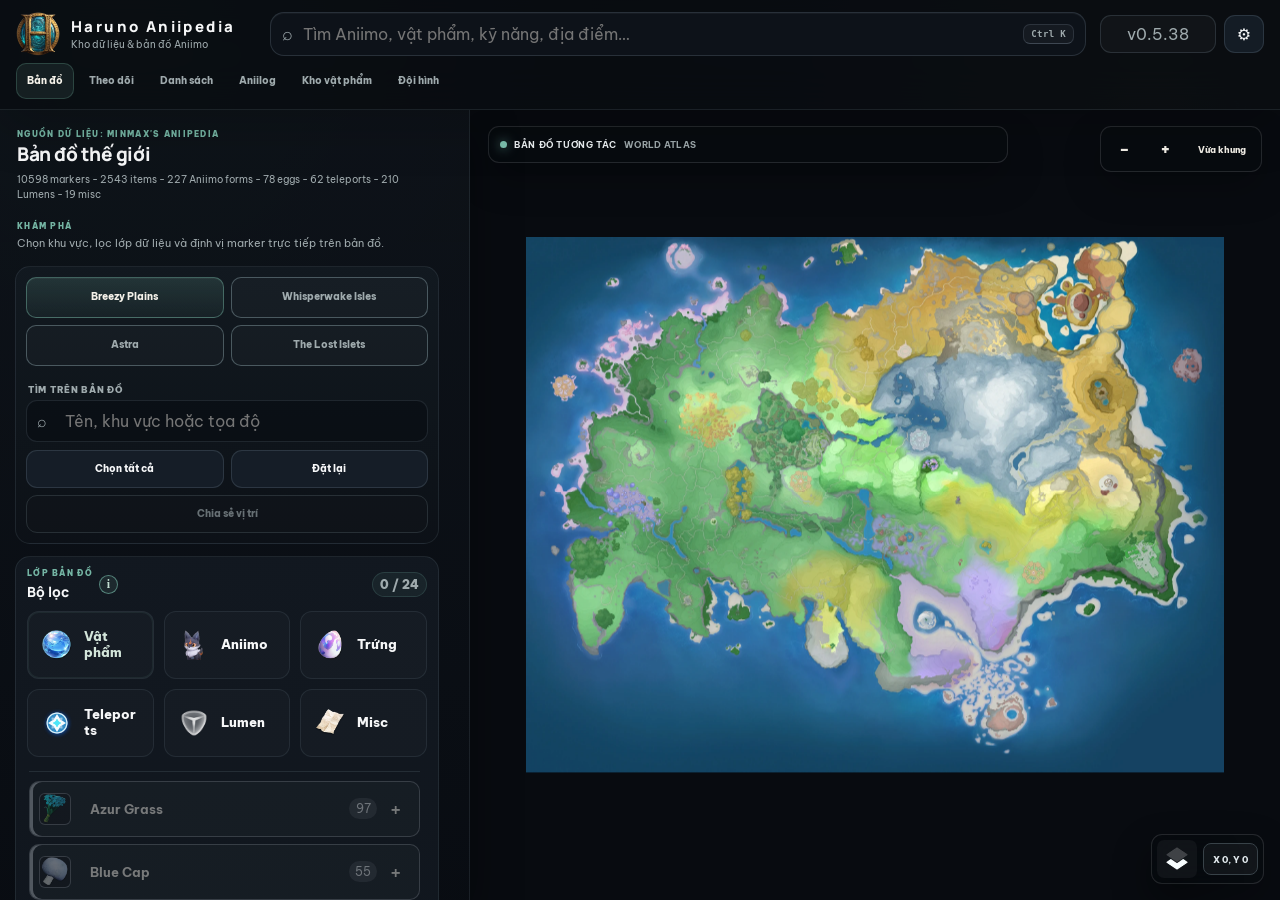
==== commit 843e35b8: "Add Aniimo Atlas VN" ====
--- a/index.html
+++ b/index.html
@@ -155,8 +155,8 @@
 
           <section id="trackingWorkspace" class="tracking-workspace" role="tabpanel" aria-labelledby="trackingWorkspaceTab" hidden>
             <div class="workspace-intro">
-              <div class="section-kicker">HỒI SINH</div>
-              <p>Theo dõi các vật phẩm có thời gian hồi sinh và mở nhanh vị trí của chúng.</p>
+              <div class="section-kicker">HỒI VẬT PHẨM</div>
+              <p>Theo dõi các vật phẩm có thời gian hồi và mở nhanh vị trí của chúng.</p>
             </div>
             <div class="panel-heading">
               <h2>Đang theo dõi</h2>
@@ -221,7 +221,7 @@
             <div class="map-readout-cluster">
               <button id="undergroundPlanToggle" class="map-underground-plan-toggle" type="button" aria-label="Chọn khu vực ngầm" title="Chọn khu vực ngầm" hidden><span>Khu vực</span><strong id="undergroundPlanToggleLabel">Tất cả</strong></button>
               <button id="undergroundLayerToggle" class="map-layer-toggle" type="button" aria-pressed="false" aria-label="Hiện bản đồ ngầm" title="Bản đồ ngầm" hidden><img id="undergroundLayerToggleIcon" src="./assets/icons/map-layer-underground-off.png" alt=""></button>
-              <div id="coordinateReadout" class="coordinate-readout">X 0, Y 0</div>
+              <div id="coordinateReadout" class="coordinate-readout">X: 0, Y: 0</div>
             </div>
             <div id="mapViewport" class="map-viewport">
               <div id="mapWorld" class="map-world">
--- a/styles.css
+++ b/styles.css
@@ -10702,3 +10702,756 @@
   }
 }
 
+/* ========================================================================
+   ANIIPEDIA — MOBILE UX PASS
+   Mobile-first refinement for phones without changing data/rendering logic.
+   ======================================================================== */
+@media (max-width: 820px) {
+  html,
+  body {
+    position: static !important;
+    inset: auto !important;
+    width: 100%;
+    min-width: 0;
+    height: auto !important;
+    min-height: 100%;
+    overflow-x: hidden !important;
+    overflow-y: auto !important;
+    -webkit-text-size-adjust: 100%;
+    overscroll-behavior-x: none;
+  }
+
+  body {
+    padding-bottom: env(safe-area-inset-bottom);
+  }
+
+  .app-shell {
+    display: flex !important;
+    flex-direction: column !important;
+    width: 100%;
+    max-width: 100%;
+    min-height: 100dvh;
+    height: auto !important;
+    overflow: visible !important;
+  }
+
+  .app-topbar {
+    position: sticky !important;
+    top: 0;
+    z-index: 200;
+    width: 100%;
+    grid-template-columns: minmax(0, 1fr) max-content !important;
+    grid-template-areas:
+      "brand actions"
+      "search search"
+      "nav nav" !important;
+    gap: 8px;
+    padding: max(8px, env(safe-area-inset-top)) 10px 8px !important;
+    border-bottom: 1px solid rgba(150,169,188,.14);
+    background: rgba(10, 14, 19, .94);
+    backdrop-filter: blur(18px) saturate(1.08);
+  }
+
+  .brand-lockup {
+    grid-area: brand;
+    min-width: 0;
+    max-width: calc(100vw - 112px);
+  }
+
+  .brand-mark {
+    width: 38px !important;
+    height: 38px !important;
+    flex-basis: 38px;
+    border-radius: 11px;
+  }
+
+  .brand-mark img {
+    max-width: 100%;
+    max-height: 100%;
+    object-fit: contain;
+  }
+
+  .brand-name {
+    max-width: 100%;
+    overflow: hidden;
+    text-overflow: ellipsis;
+    white-space: nowrap;
+    font-size: 12px !important;
+  }
+
+  .brand-subtitle {
+    display: none !important;
+  }
+
+  .topbar-actions {
+    grid-area: actions;
+    display: flex;
+    align-items: center;
+  }
+
+  .topbar-icon-button {
+    width: 42px !important;
+    min-width: 42px;
+    min-height: 42px;
+    border-radius: 12px;
+  }
+
+  .global-search-shell {
+    grid-area: search;
+    width: 100%;
+    min-width: 0;
+  }
+
+  .global-search-field {
+    min-height: 44px !important;
+    border-radius: 12px !important;
+  }
+
+  .global-search-field input {
+    font-size: 13px;
+  }
+
+  .global-search-results {
+    left: 0 !important;
+    right: 0 !important;
+    width: auto !important;
+    max-width: none !important;
+  }
+
+  .app-topbar .workspace-tabs {
+    grid-area: nav;
+    width: 100%;
+    min-width: 0;
+    display: flex !important;
+    gap: 5px;
+    justify-content: flex-start;
+    overflow-x: auto !important;
+    overflow-y: hidden;
+    padding: 1px 0 2px;
+    -webkit-overflow-scrolling: touch;
+    overscroll-behavior-inline: contain;
+    scrollbar-width: none;
+    scroll-snap-type: x proximity;
+  }
+
+  .app-topbar .workspace-tabs::-webkit-scrollbar {
+    display: none;
+  }
+
+  .app-topbar .workspace-tab {
+    flex: 0 0 auto !important;
+    min-width: 82px;
+    min-height: 42px !important;
+    padding: 0 11px !important;
+    border-radius: 11px;
+    font-size: 10px !important;
+    scroll-snap-align: start;
+  }
+
+  .app-body {
+    display: flex !important;
+    flex-direction: column !important;
+    width: 100%;
+    min-height: 0;
+    overflow: visible !important;
+  }
+
+  .map-panel {
+    order: 1;
+    width: 100%;
+    min-width: 0;
+    height: clamp(300px, 44svh, 470px) !important;
+    min-height: 300px !important;
+    max-height: 470px;
+    flex: 0 0 auto;
+  }
+
+  .map-surface {
+    position: absolute;
+    inset: 0;
+  }
+
+  .map-top-overlay {
+    top: 8px !important;
+    left: 8px !important;
+    right: 8px !important;
+    display: flex !important;
+    flex-direction: column;
+    align-items: stretch !important;
+    gap: 7px;
+  }
+
+  .map-context-chip {
+    width: fit-content;
+    max-width: calc(100vw - 16px);
+    min-height: 36px;
+    padding: 7px 9px;
+    font-size: 8px;
+  }
+
+  .map-toolbar {
+    align-self: flex-end;
+    max-width: 100%;
+  }
+
+  .map-toolbar button {
+    min-width: 42px !important;
+    min-height: 40px !important;
+    padding: 0 10px !important;
+  }
+
+  .map-toolbar #fitButton {
+    min-width: 74px !important;
+  }
+
+  .map-readout-cluster {
+    top: 102px !important;
+    right: 8px !important;
+    left: 8px !important;
+    bottom: auto !important;
+    width: auto;
+    max-width: none;
+    justify-content: flex-end;
+    flex-wrap: wrap;
+  }
+
+  .coordinate-readout,
+  .map-layer-toggle,
+  .map-underground-plan-toggle {
+    min-height: 36px !important;
+  }
+
+  .mobile-selection-panel {
+    right: 8px !important;
+    bottom: 8px !important;
+    left: 8px !important;
+    max-height: min(58%, 360px) !important;
+    border-radius: 14px;
+  }
+
+  .mobile-selection-toggle,
+  .mobile-selection-close-button {
+    width: 40px !important;
+    height: 40px !important;
+    min-width: 40px !important;
+    min-height: 40px !important;
+  }
+
+  .sidebar {
+    order: 2;
+    width: 100%;
+    max-width: 100%;
+    min-width: 0;
+    max-height: none !important;
+    overflow: visible !important;
+    padding: 10px 10px calc(20px + env(safe-area-inset-bottom)) !important;
+    border-right: 0 !important;
+    border-top: 1px solid rgba(150,169,188,.14);
+    box-shadow: none;
+    background: linear-gradient(180deg, rgba(12,17,23,.98), rgba(9,13,18,.98));
+  }
+
+  .context-head {
+    padding: 2px 2px 1px;
+  }
+
+  .context-head h1 {
+    margin-top: 1px;
+    font-size: 17px;
+  }
+
+  .context-head .database-meta {
+    max-width: 100%;
+    font-size: 9px;
+  }
+
+  .workspace-intro {
+    padding: 0 2px;
+  }
+
+  .workspace-intro p {
+    display: none;
+  }
+
+  .sidebar-workspace,
+  .tracking-workspace,
+  .checklist-workspace,
+  .catalog-workspace,
+  .team-workspace {
+    width: 100%;
+    min-width: 0;
+    flex: 0 0 auto !important;
+    overflow: visible !important;
+    gap: 10px;
+  }
+
+  .map-context-panel,
+  .item-panel {
+    width: 100%;
+    min-width: 0;
+    margin: 0;
+    border-radius: 14px;
+  }
+
+  .map-context-panel {
+    padding: 9px;
+  }
+
+  .map-tabs {
+    grid-template-columns: repeat(2, minmax(0, 1fr)) !important;
+    gap: 6px;
+  }
+
+  .map-tab {
+    min-height: 44px !important;
+    font-size: 10px;
+  }
+
+  .context-search {
+    min-height: 44px !important;
+  }
+
+  .toolbar {
+    gap: 6px;
+  }
+
+  .toolbar button,
+  .share-pins-button {
+    min-height: 42px !important;
+    font-size: 10px;
+  }
+
+  .item-panel {
+    min-height: 0 !important;
+    max-height: none !important;
+    overflow: visible !important;
+    padding: 10px !important;
+  }
+
+  .item-panel .panel-heading {
+    padding: 1px 1px 8px;
+    position: sticky;
+    top: 0;
+    z-index: 6;
+    background: rgba(13,18,24,.98) !important;
+    backdrop-filter: blur(10px);
+  }
+
+  #mapWorkspace .item-panel > .layer-tabs {
+    display: grid !important;
+    grid-template-columns: repeat(2, minmax(0, 1fr)) !important;
+    gap: 7px !important;
+    margin-bottom: 8px;
+    padding: 0;
+  }
+
+  #mapWorkspace .item-panel > .layer-tabs > .layer-tab {
+    min-width: 0;
+    min-height: 64px !important;
+    padding: 9px 9px !important;
+    border-radius: 12px !important;
+    text-align: left;
+  }
+
+  #mapWorkspace .item-panel > .item-list {
+    min-height: 0 !important;
+    max-height: none !important;
+    height: auto !important;
+    overflow: visible !important;
+    padding-right: 0;
+  }
+
+  #mapWorkspace .item-panel > .item-list .item-row,
+  #mapWorkspace .item-panel > .item-list .map-item-row,
+  #mapWorkspace .item-panel > .item-list .filter-row {
+    min-height: 58px;
+    padding-top: 9px;
+    padding-bottom: 9px;
+  }
+
+  .tracking-list,
+  .checklist-list {
+    max-height: none !important;
+    overflow: visible !important;
+    -webkit-overflow-scrolling: touch;
+  }
+
+  .checklist-row {
+    min-height: 58px;
+  }
+
+  .tracking-card {
+    min-height: 82px;
+  }
+
+  .catalog-workspace .catalog-index {
+    max-height: none !important;
+    overflow: visible !important;
+  }
+
+  .catalog-workspace .catalog-index-row {
+    min-height: 68px !important;
+    margin: 0 !important;
+  }
+
+  .catalog-workspace .catalog-sidebar-content {
+    width: 100%;
+    min-width: 0;
+  }
+
+  .catalog-search {
+    min-height: 44px !important;
+    font-size: 13px;
+  }
+
+  .team-sidebar-content,
+  .team-sidebar-slots {
+    width: 100%;
+    min-width: 0;
+    overflow: visible !important;
+  }
+
+  .team-sidebar-slots {
+    grid-template-columns: 1fr !important;
+  }
+
+  .team-sidebar-slot {
+    min-height: 76px;
+    padding: 11px;
+  }
+
+  .team-loadout-action,
+  .team-mode-button {
+    min-height: 42px !important;
+  }
+
+  .team-panel,
+  .catalog-panel {
+    position: static !important;
+    width: 100% !important;
+    max-width: 100% !important;
+    min-height: 0 !important;
+    height: auto !important;
+    max-height: none !important;
+    overflow: visible !important;
+    padding: 12px !important;
+  }
+
+  body.catalog-view-active .sidebar {
+    order: 1;
+  }
+
+  body.catalog-view-active .map-panel {
+    order: 2;
+    height: auto !important;
+    min-height: 0 !important;
+    max-height: none !important;
+  }
+
+  body.catalog-view-active .catalog-panel,
+  body.catalog-view-active .team-panel {
+    min-height: 100svh !important;
+    padding-bottom: 28px !important;
+  }
+
+  .catalog-record,
+  .catalog-itemlog-record,
+  .team-overview,
+  .team-config-section,
+  .team-scenario,
+  .team-builder-empty,
+  .team-member-identity,
+  .team-section,
+  .team-member-panel {
+    border-radius: 14px !important;
+    padding: 13px !important;
+  }
+
+  .catalog-heading h1,
+  .team-builder-header h1 {
+    font-size: 22px !important;
+    line-height: 1.18;
+  }
+
+  .catalog-heading {
+    gap: 10px;
+  }
+
+  .catalog-mobile-sticky-identity {
+    top: max(env(safe-area-inset-top), 8px) !important;
+  }
+
+  .settings-overlay,
+  .shortcut-overlay {
+    align-items: flex-end !important;
+    padding: 0 !important;
+  }
+
+  .settings-dialog,
+  .shortcut-dialog {
+    width: 100% !important;
+    max-width: 100% !important;
+    max-height: 94dvh !important;
+    border-radius: 18px 18px 0 0 !important;
+    padding: 0 !important;
+    overflow: hidden !important;
+  }
+
+  #settingsOverlay .settings-dialog {
+    width: 100% !important;
+    height: 94dvh !important;
+    max-height: 94dvh !important;
+    grid-template-rows: auto minmax(0, 1fr);
+  }
+
+  .settings-dialog-heading {
+    position: sticky;
+    top: 0;
+    z-index: 10;
+    min-height: 58px;
+    margin-bottom: 0 !important;
+    padding: 12px 13px !important;
+    background: rgba(17,23,31,.98);
+    backdrop-filter: blur(14px);
+  }
+
+  .settings-dialog-heading h2 {
+    font-size: 17px !important;
+  }
+
+  .settings-close-button {
+    width: 42px;
+    height: 42px;
+    min-width: 42px;
+    min-height: 42px;
+  }
+
+  .settings-content,
+  .changelog-content {
+    min-height: 0;
+    overflow-y: auto !important;
+    -webkit-overflow-scrolling: touch;
+    padding: 12px !important;
+  }
+
+  .settings-tabs {
+    position: sticky;
+    top: 0;
+    z-index: 4;
+    grid-template-columns: repeat(2, minmax(0, 1fr));
+    margin: -2px -2px 2px;
+  }
+
+  .settings-tab {
+    min-height: 44px;
+    font-size: 11px;
+  }
+
+  .shortcut-grid {
+    padding: 8px 10px 16px;
+  }
+
+  .shortcut-grid > div {
+    grid-template-columns: 66px minmax(0, 1fr);
+    min-height: 48px;
+  }
+
+  .app-toast-region {
+    right: 10px;
+    left: 10px;
+    bottom: calc(10px + env(safe-area-inset-bottom));
+    width: auto;
+  }
+}
+
+@media (max-width: 560px) {
+  .app-topbar {
+    padding-left: 8px !important;
+    padding-right: 8px !important;
+  }
+
+  .app-topbar .workspace-tab {
+    min-width: 78px;
+    padding-left: 9px !important;
+    padding-right: 9px !important;
+    font-size: 9px !important;
+  }
+
+  .map-panel {
+    height: clamp(290px, 43svh, 430px) !important;
+    min-height: 290px !important;
+  }
+
+  .map-context-chip span:last-child {
+    display: none;
+  }
+
+  .map-readout-cluster {
+    top: 92px !important;
+  }
+
+  #mapWorkspace .item-panel > .layer-tabs {
+    grid-template-columns: repeat(2, minmax(0, 1fr)) !important;
+  }
+
+  #mapWorkspace .item-panel > .layer-tabs > .layer-tab {
+    min-height: 60px !important;
+  }
+
+  .panel-heading h2 {
+    font-size: 13px;
+  }
+
+  .filter-count {
+    font-size: 8px;
+  }
+
+  .context-head h1 {
+    font-size: 16px;
+  }
+
+  .catalog-record,
+  .catalog-itemlog-record,
+  .team-overview,
+  .team-config-section,
+  .team-scenario,
+  .team-builder-empty,
+  .team-member-identity,
+  .team-section,
+  .team-member-panel {
+    padding: 11px !important;
+  }
+}
+
+@media (max-width: 380px) {
+  .brand-mark {
+    width: 34px !important;
+    height: 34px !important;
+    flex-basis: 34px;
+  }
+
+  .brand-name {
+    font-size: 11px !important;
+  }
+
+  .topbar-icon-button {
+    width: 38px !important;
+    min-width: 38px;
+  }
+
+  .app-topbar .workspace-tab {
+    min-width: 74px;
+    font-size: 8.5px !important;
+  }
+
+  .map-toolbar button {
+    min-width: 38px !important;
+    padding: 0 8px !important;
+  }
+
+  .map-toolbar #fitButton {
+    min-width: 68px !important;
+  }
+
+  #mapWorkspace .item-panel > .layer-tabs > .layer-tab {
+    min-height: 56px !important;
+    padding: 8px !important;
+  }
+}
+
+/* ========================================================================
+   Aniipedia — NARROWER DESKTOP SIDEBAR
+   Keep the existing layout and data logic untouched; only reduce the left
+   workspace width slightly so the map gets more breathing room.
+   ======================================================================== */
+@media (min-width: 821px) {
+  .app-body {
+    grid-template-columns: minmax(300px, 390px) minmax(0, 1fr);
+  }
+}
+
+
+/* FINAL SIDEBAR WIDTH OVERRIDE — keep the left rail compact. */
+@media (min-width: 1200px) {
+  .app-body {
+    grid-template-columns: minmax(440px, 470px) minmax(0, 1fr) !important;
+  }
+}
+
+@media (min-width: 821px) and (max-width: 1199px) {
+  .app-body {
+    grid-template-columns: minmax(410px, 440px) minmax(0, 1fr) !important;
+  }
+}
+
+/* ========================================================================
+   LAYER ICONS — replace the colored dots with existing Aniimo asset icons.
+   UI/data logic is untouched; this is presentation-only.
+   ======================================================================== */
+@media (min-width: 561px) {
+  #mapWorkspace .item-panel > .layer-tabs > .layer-tab {
+    grid-template-columns: 34px minmax(0, 1fr) !important;
+    gap: 10px !important;
+    min-height: 68px !important;
+    padding: 10px 12px !important;
+  }
+}
+
+#mapWorkspace .item-panel > .layer-tabs > .layer-tab::before {
+  content: "" !important;
+  grid-area: dot !important;
+  width: 30px !important;
+  height: 30px !important;
+  min-width: 30px !important;
+  min-height: 30px !important;
+  margin: 0 !important;
+  border-radius: 8px !important;
+  background-color: transparent !important;
+  background-repeat: no-repeat !important;
+  background-position: center !important;
+  background-size: contain !important;
+  box-shadow: none !important;
+  justify-self: center !important;
+  align-self: center !important;
+}
+
+#mapWorkspace .item-panel > .layer-tabs > .layer-tab[data-layer-id="items"]::before {
+  background-image: url("./assets/icons/540002__ui_item_540002__Sprite_-8053265606696201839.png") !important;
+}
+
+#mapWorkspace .item-panel > .layer-tabs > .layer-tab[data-layer-id="aniimo"]::before {
+  background-image: url("./assets/icons/aniimo_10051_blessed__10051_Emberpup_UI_PetHead_10051_Sprite_1694520572941008294.png") !important;
+}
+
+#mapWorkspace .item-panel > .layer-tabs > .layer-tab[data-layer-id="eggs"]::before {
+  background-image: url("./assets/icons/560365__540301_ui_item_540301_Sprite_2220616850231947638.png") !important;
+}
+
+#mapWorkspace .item-panel > .layer-tabs > .layer-tab[data-layer-id="teleports"]::before {
+  background-image: url("./assets/icons/teleport_bloom__UI_Icon_MarkPoint_Transmit_Sprite_-3567600434714865659.png") !important;
+}
+
+#mapWorkspace .item-panel > .layer-tabs > .layer-tab[data-layer-id="ambers"]::before {
+  background-image: url("./assets/icons/amber_lumin__UI_Icon_MarkPoint_MythicalAnimals_Sprite_2528846401555149030.png") !important;
+}
+
+#mapWorkspace .item-panel > .layer-tabs > .layer-tab[data-layer-id="misc"]::before {
+  background-image: url("./assets/icons/misc_document_913174__913131_ui_item_913131_Sprite_8092264171837196090.png") !important;
+}
+
+@media (max-width: 560px) {
+  #mapWorkspace .item-panel > .layer-tabs > .layer-tab {
+    grid-template-columns: 30px minmax(0, 1fr) !important;
+    gap: 8px !important;
+    min-height: 60px !important;
+    padding: 9px 10px !important;
+  }
+
+  #mapWorkspace .item-panel > .layer-tabs > .layer-tab::before {
+    width: 26px !important;
+    height: 26px !important;
+    min-width: 26px !important;
+    min-height: 26px !important;
+    border-radius: 7px !important;
+  }
+}
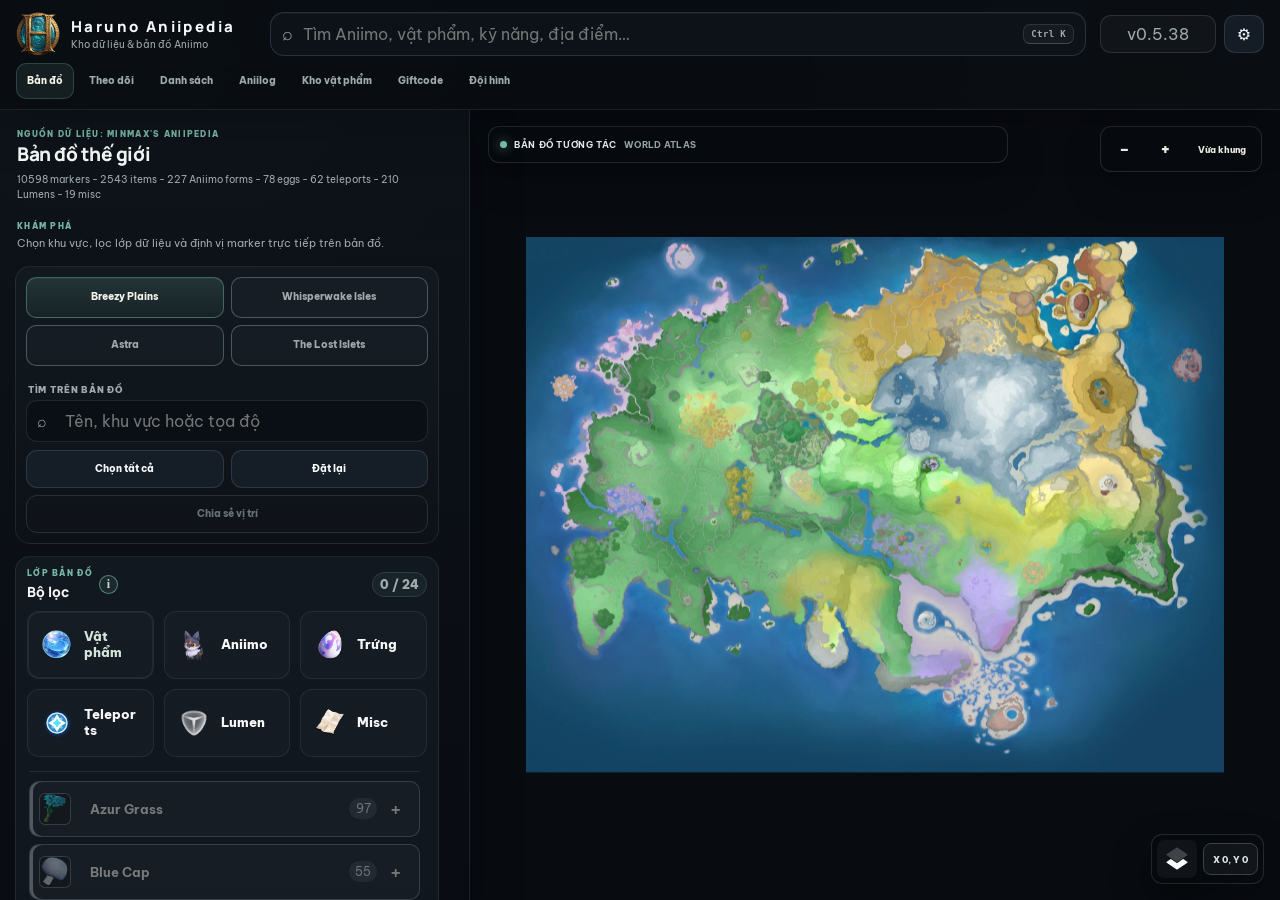
==== commit 60229d96: "Add Aniimo Atlas VN" ====
--- a/index.html
+++ b/index.html
@@ -47,7 +47,7 @@
     <link rel="preconnect" href="https://fonts.googleapis.com">
     <link rel="preconnect" href="https://fonts.gstatic.com" crossorigin>
     <link href="https://fonts.googleapis.com/css2?family=Be+Vietnam+Pro:wght@400;500;600;700;800&family=Manrope:wght@500;600;700;800&display=swap" rel="stylesheet">
-    <link rel="stylesheet" href="./styles.css?v=20260919-1920-modal-visibility">
+    <link rel="stylesheet" href="./styles.css?v=20260919-1445-giftcode">
   </head>
   <body>
     <main id="appShell" class="app-shell">
@@ -87,6 +87,9 @@
           </button>
           <button id="itemlogWorkspaceTab" class="workspace-tab" data-workspace-view="itemlog" type="button" role="tab" aria-controls="catalogWorkspace" aria-selected="false">
             <span>Kho vật phẩm</span>
+          </button>
+          <button id="giftcodeWorkspaceTab" class="workspace-tab" data-workspace-view="giftcode" type="button" role="tab" aria-controls="giftcodePanel" aria-selected="false">
+            <span>Giftcode</span>
           </button>
           <button id="teamWorkspaceTab" class="workspace-tab" data-workspace-view="team" type="button" role="tab" aria-controls="teamWorkspace" aria-selected="false">
             <span>Đội hình</span>
@@ -247,6 +250,7 @@
           </div>
           <section id="catalogPanel" class="catalog-panel" role="region" aria-live="polite" hidden></section>
           <section id="teamPanel" class="team-panel" role="region" aria-live="polite" hidden></section>
+          <section id="giftcodePanel" class="giftcode-panel" role="region" aria-live="polite" hidden></section>
         </section>
       </div>
     </main>
@@ -292,6 +296,6 @@
     <script defer src="./localization.js?v=20260919-0915-null-safe"></script>
     <script defer src="./ui-enhancements.js?v=20260919-0915-null-safe"></script>
     <script defer src="./team-builder.js?v=20260919-0915-null-safe"></script>
-    <script defer src="./app.js?v=20260919-0915-null-safe"></script>
+    <script defer src="./app.js?v=20260919-1445-giftcode"></script>
   </body>
 </html>
--- a/styles.css
+++ b/styles.css
@@ -11454,4 +11454,78 @@
     min-height: 26px !important;
     border-radius: 7px !important;
   }
+}
+
+/* Giftcode workspace */
+.giftcode-panel {
+  min-height: 0;
+  height: 100%;
+  overflow-y: auto;
+  overflow-x: hidden;
+  padding: clamp(28px, 4vw, 56px);
+  background: radial-gradient(circle at 80% 0%, color-mix(in srgb, var(--accent) 9%, transparent), transparent 34%), var(--background);
+}
+.giftcode-panel[hidden] { display: none !important; }
+.giftcode-shell { width: min(1180px, 100%); margin: 0 auto; }
+.giftcode-heading { margin-bottom: 24px; }
+.giftcode-heading h1 { margin: 6px 0 8px; font-size: clamp(28px, 4vw, 42px); line-height: 1.05; letter-spacing: -.03em; }
+.giftcode-heading p { margin: 0; max-width: 720px; color: var(--muted); font-size: 14px; line-height: 1.7; }
+.giftcode-toolbar { display: flex; align-items: center; gap: 12px; margin-bottom: 14px; }
+.giftcode-search { flex: 1 1 auto; min-width: 0; min-height: 46px; padding: 0 15px; border: 1px solid var(--line); border-radius: 14px; background: rgba(var(--panel-rgb), .78); color: var(--text); outline: none; }
+.giftcode-search:focus { border-color: color-mix(in srgb, var(--accent) 70%, var(--line)); box-shadow: 0 0 0 3px color-mix(in srgb, var(--accent) 15%, transparent); }
+.giftcode-count { flex: 0 0 auto; color: var(--muted); font-size: 12px; font-weight: 800; }
+.giftcode-notice { margin-bottom: 22px; padding: 14px 16px; border: 1px solid color-mix(in srgb, var(--accent) 24%, var(--line)); border-radius: 14px; background: color-mix(in srgb, var(--accent) 6%, var(--panel-2)); color: var(--muted); line-height: 1.65; font-size: 13px; }
+.giftcode-notice strong, .giftcode-notice b { color: var(--text); }
+.giftcode-grid { display: grid; grid-template-columns: repeat(3, minmax(0, 1fr)); gap: 14px; }
+.giftcode-card { min-width: 0; padding: 18px; border: 1px solid var(--line); border-radius: 18px; background: linear-gradient(180deg, color-mix(in srgb, var(--panel) 96%, transparent), color-mix(in srgb, var(--panel-2) 92%, transparent)); box-shadow: var(--shadow-soft, none); transition: border-color .16s ease, transform .16s ease, background .16s ease; }
+.giftcode-card:hover { transform: translateY(-2px); border-color: color-mix(in srgb, var(--accent) 34%, var(--line)); }
+.giftcode-card.is-redeemed { opacity: .62; }
+.giftcode-card-top, .giftcode-code-row { display: flex; align-items: center; justify-content: space-between; gap: 10px; }
+.giftcode-status { display: inline-flex; align-items: center; min-height: 24px; padding: 0 9px; border-radius: 999px; font-size: 10px; font-weight: 800; text-transform: uppercase; letter-spacing: .06em; }
+.giftcode-status.status-active { color: #9be2c6; background: rgba(82, 194, 143, .12); border: 1px solid rgba(82, 194, 143, .2); }
+.giftcode-status.status-limited { color: #f0cb7a; background: rgba(240, 173, 70, .11); border: 1px solid rgba(240, 173, 70, .22); }
+.giftcode-status.status-expired { color: #ef9b99; background: rgba(220, 91, 91, .1); border: 1px solid rgba(220, 91, 91, .2); }
+.giftcode-redeemed-toggle { border: 0; background: transparent; color: var(--muted); padding: 4px 0; font-size: 10px; font-weight: 800; cursor: pointer; }
+.giftcode-redeemed-toggle:hover { color: var(--text); }
+.giftcode-code-row { margin-top: 14px; }
+.giftcode-code-row code { min-width: 0; overflow: hidden; text-overflow: ellipsis; white-space: nowrap; padding: 11px 12px; border-radius: 11px; background: rgba(var(--background-rgb), .72); border: 1px dashed color-mix(in srgb, var(--accent) 28%, var(--line)); color: var(--text); font-size: 14px; font-weight: 800; letter-spacing: .02em; }
+.giftcode-copy-button { flex: 0 0 auto; min-height: 40px; padding: 0 13px; border: 1px solid var(--line); border-radius: 10px; background: var(--panel-2); color: var(--text); font-size: 11px; font-weight: 800; cursor: pointer; }
+.giftcode-copy-button:hover, .giftcode-copy-button.is-copied { border-color: var(--accent); background: color-mix(in srgb, var(--accent) 12%, var(--panel-2)); }
+.giftcode-rewards { margin-top: 16px; }
+.giftcode-rewards > span { display: block; margin-bottom: 8px; color: var(--muted); font-size: 10px; font-weight: 800; letter-spacing: .08em; text-transform: uppercase; }
+.giftcode-reward-list { display: flex; flex-wrap: wrap; gap: 7px; }
+.giftcode-reward { display: inline-flex; padding: 6px 9px; border-radius: 9px; background: rgba(var(--background-rgb), .55); border: 1px solid var(--line); color: var(--text); font-size: 11px; line-height: 1.2; }
+.giftcode-updated { display: block; margin-top: 14px; color: var(--muted); font-size: 10px; }
+.giftcode-empty, .giftcode-panel .data-state-card { grid-column: 1 / -1; }
+.giftcode-footer { margin-top: 20px; color: var(--muted); font-size: 11px; line-height: 1.6; }
+@media (max-width: 980px) { .giftcode-grid { grid-template-columns: repeat(2, minmax(0, 1fr)); } }
+@media (max-width: 640px) {
+  .giftcode-panel { padding: 22px 16px 30px; }
+  .giftcode-toolbar { align-items: stretch; flex-direction: column; }
+  .giftcode-count { align-self: flex-start; }
+  .giftcode-grid { grid-template-columns: 1fr; }
+  .giftcode-code-row { align-items: stretch; flex-direction: column; }
+  .giftcode-code-row code { width: 100%; box-sizing: border-box; }
+  .giftcode-copy-button { width: 100%; }
+}
+
+/* Giftcode full-panel sizing */
+.map-panel.catalog-active .giftcode-panel {
+  position: absolute;
+  inset: 0;
+  width: 100%;
+  max-width: none;
+  min-height: 0;
+}
+@media (max-width: 820px) {
+  .map-panel.catalog-active .giftcode-panel {
+    position: static;
+    width: 100%;
+    max-width: 100%;
+    min-height: 100svh;
+    height: auto;
+    overflow: visible;
+    padding: 22px 16px 30px;
+  }
+  body.catalog-view-active .giftcode-panel { min-height: 100svh; }
 }
